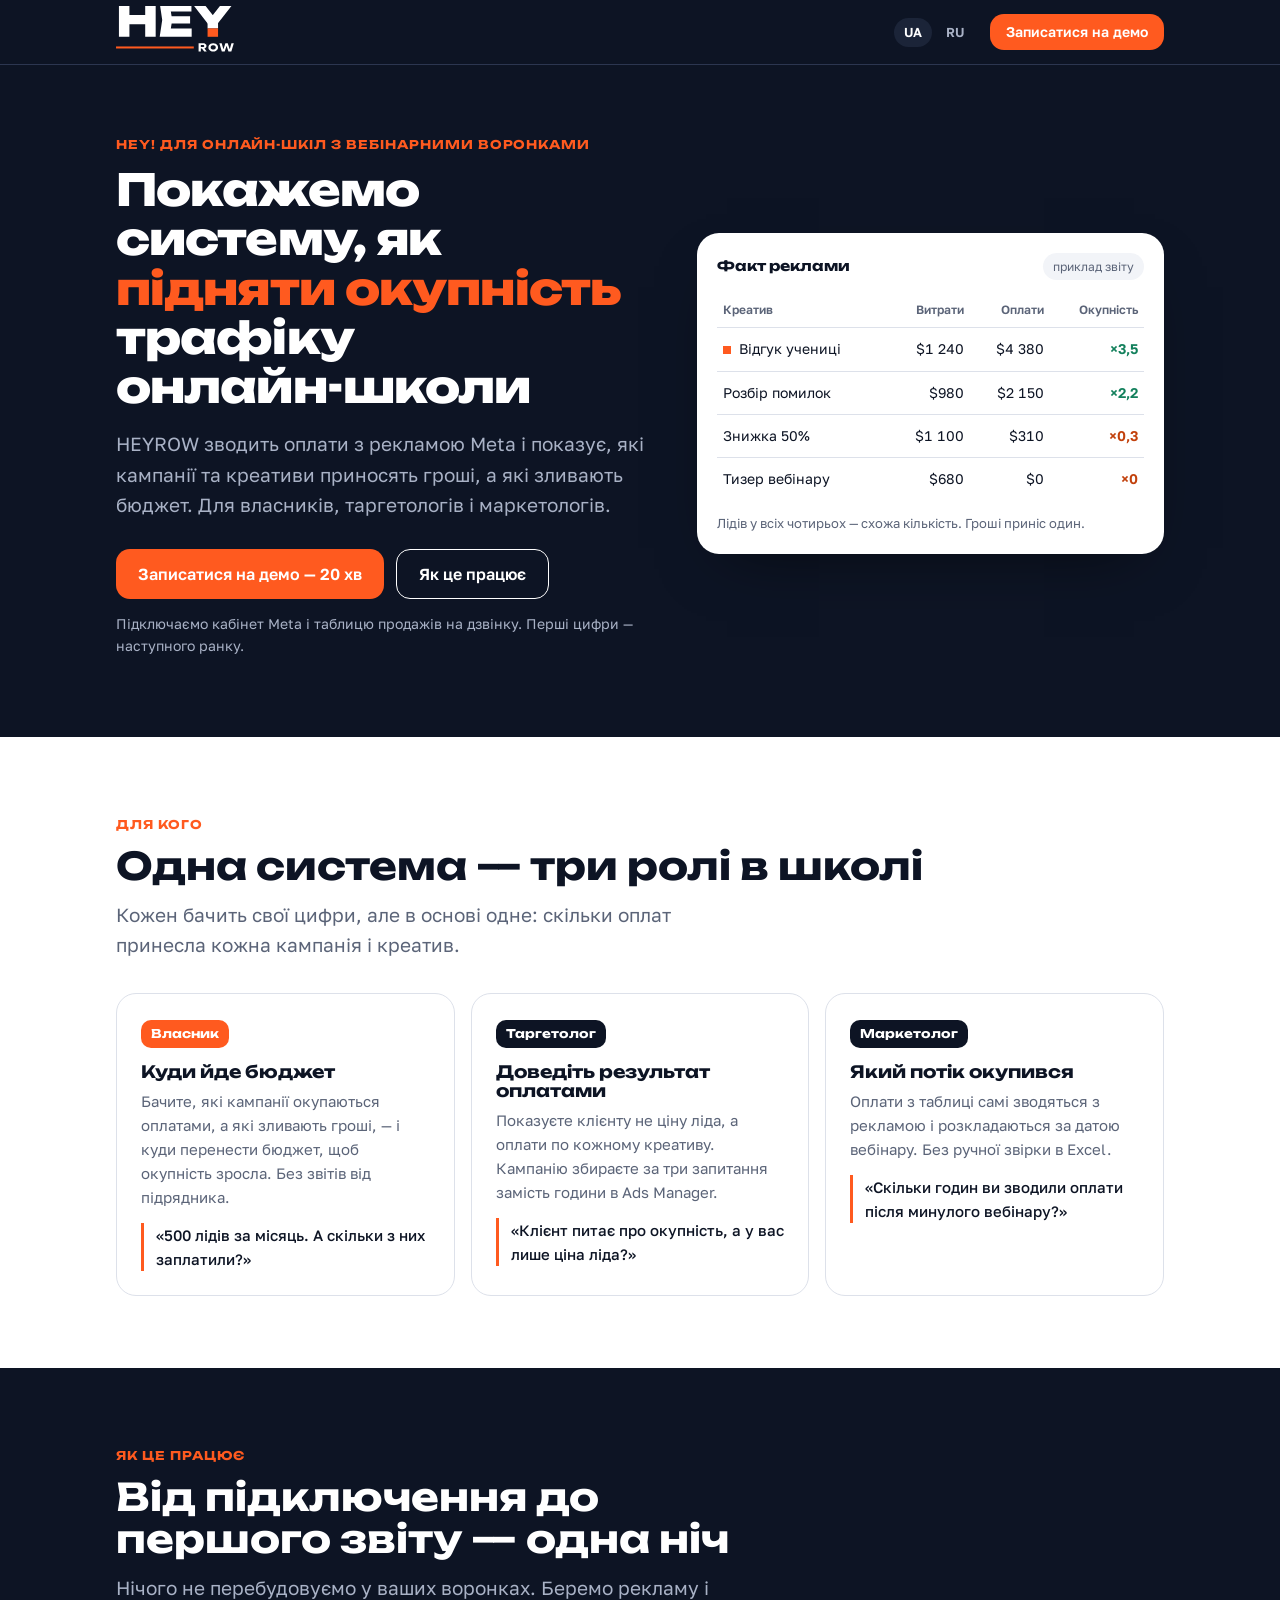
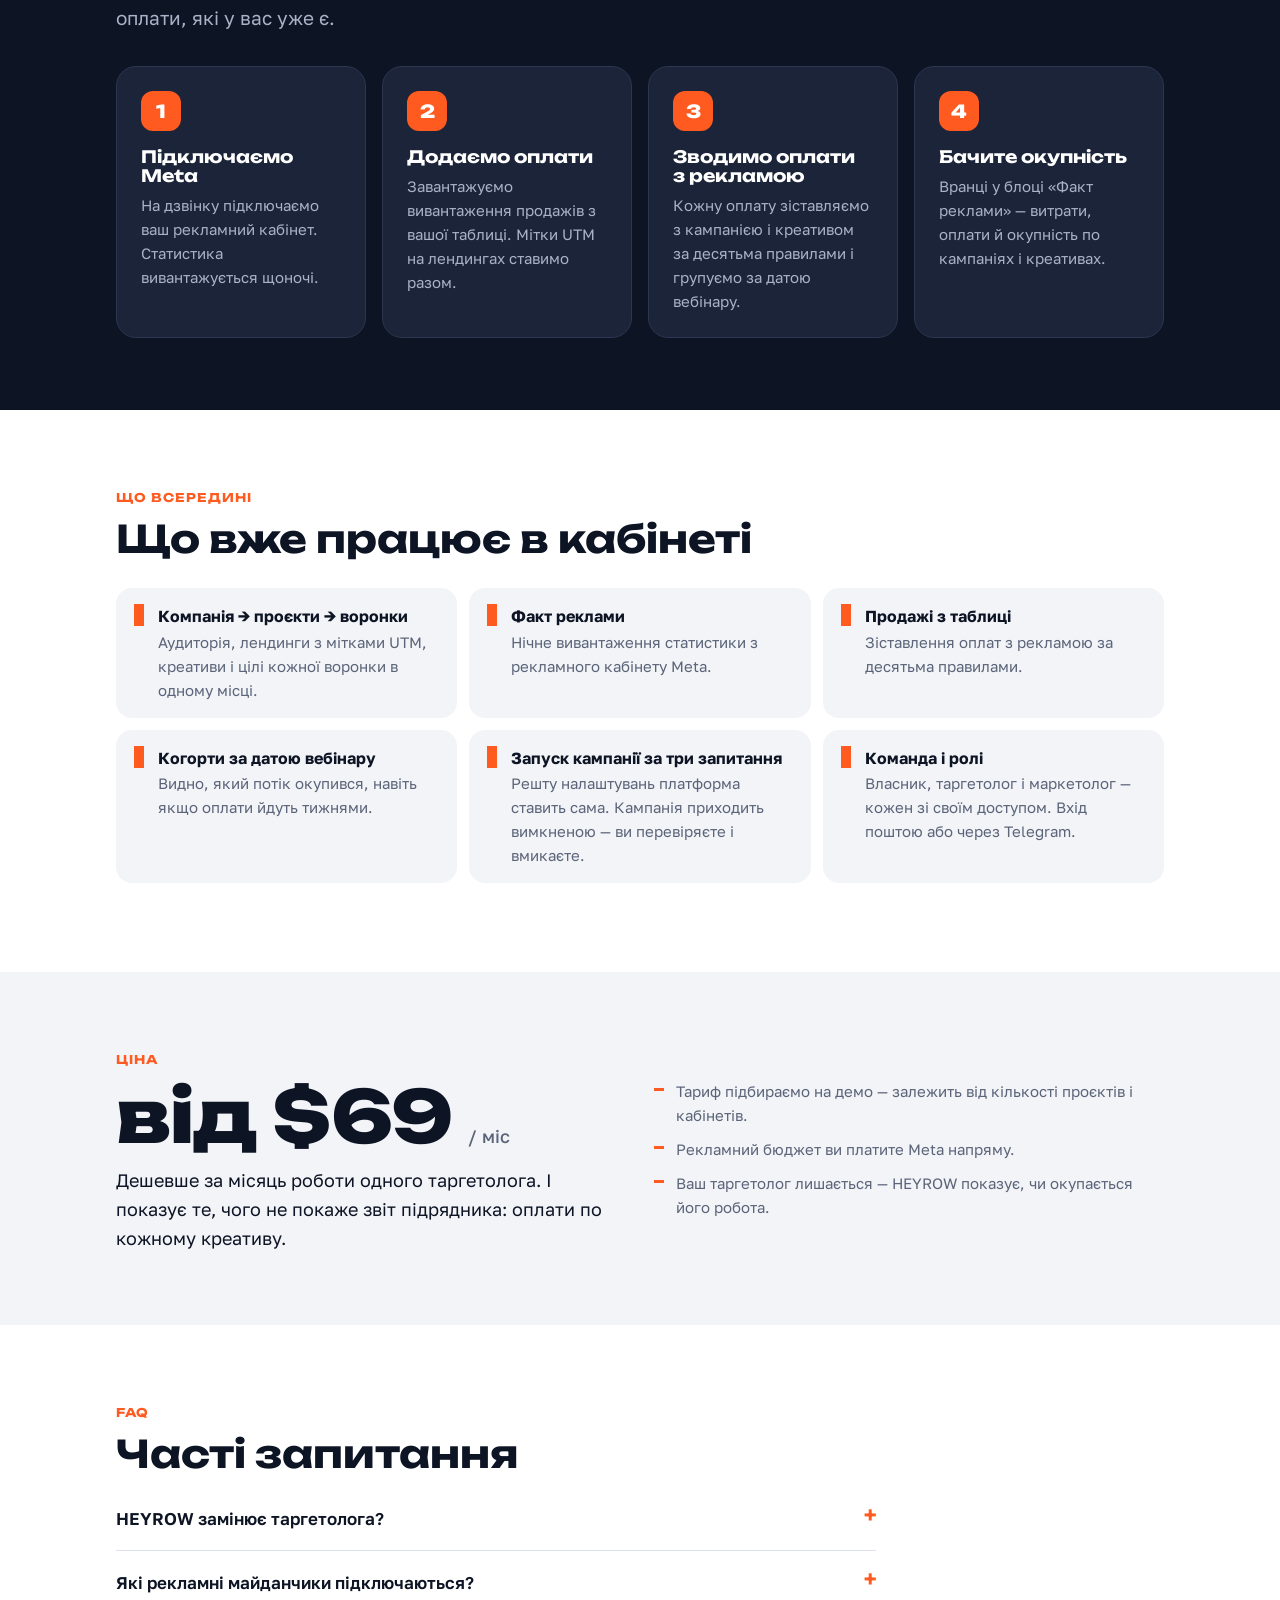
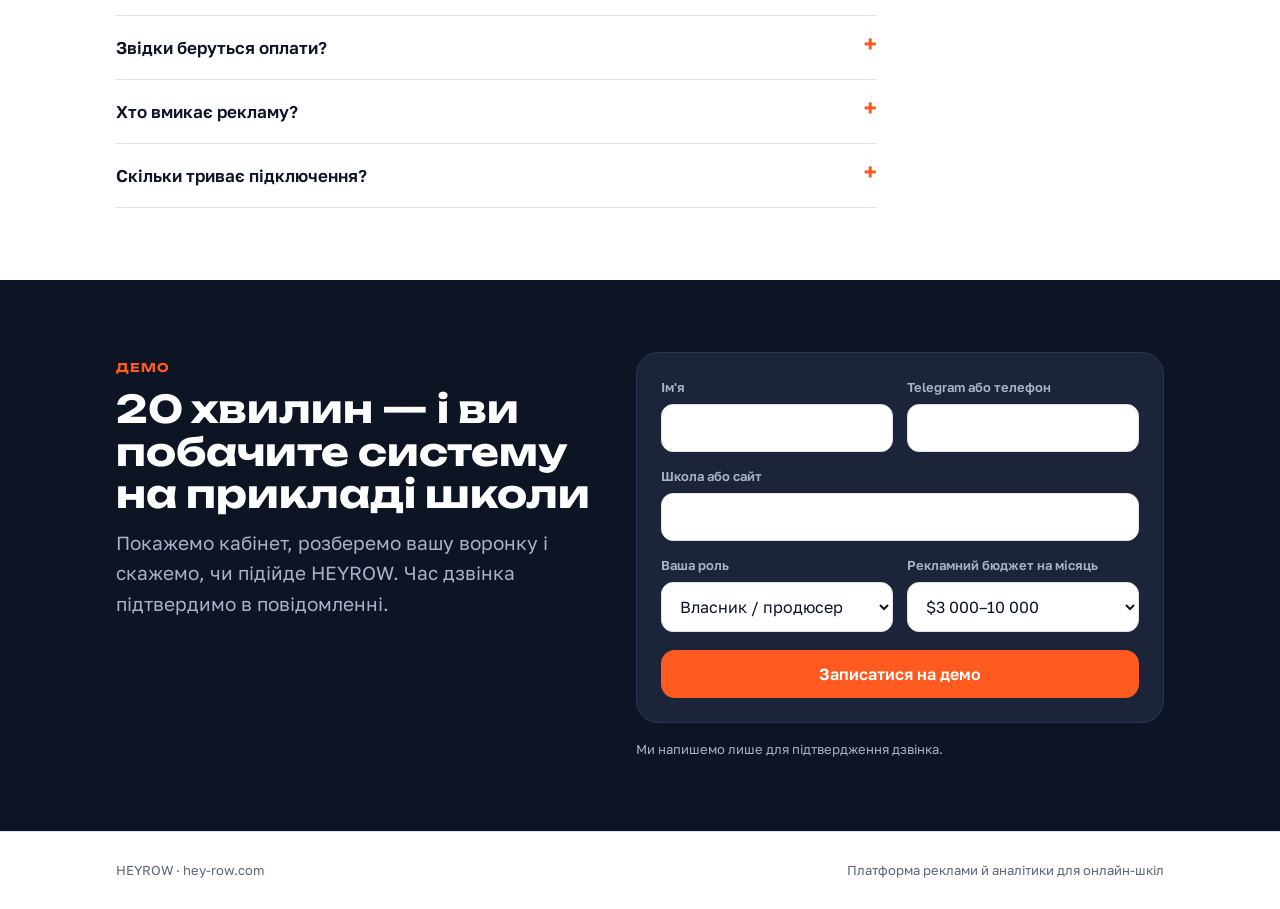
==== heyrow/index.html @ 2341f169 "Goals on the map for every role and a live payback check that turns red on bad economics Co-Authored" ====
<!doctype html>
<html lang="uk">
<head>
<meta charset="utf-8">
<meta name="viewport" content="width=device-width,initial-scale=1">
<title>HEYROW — окупність трафіку онлайн-школи</title>
<meta name="description" content="HEYROW зводить оплати з рекламою Meta і показує, які кампанії та креативи онлайн-школи приносять гроші, а які зливають бюджет.">
<link rel="preconnect" href="https://fonts.googleapis.com">
<link rel="preconnect" href="https://fonts.gstatic.com" crossorigin>
<link href="https://fonts.googleapis.com/css2?family=Unbounded:wght@700;800&family=Golos+Text:wght@400;500;600&display=swap" rel="stylesheet">
<style>
:root{--ink:#0D1424;--ink-2:#1B2438;--ink-line:#2C3650;--paper:#F2F4F8;--signal:#FF5A1F;--signal-soft:#FFE5DA;--muted:#5B6478;--line:#DDE1EA;--on-dark:#A9B2C6;--mint:#1FC28B;
  --display:"Unbounded","Arial Black",system-ui,sans-serif;--body:"Golos Text","Segoe UI",system-ui,sans-serif;color-scheme:light}
*{box-sizing:border-box}
html{scroll-behavior:smooth}
body{margin:0;background:#fff;color:var(--ink);font:17px/1.6 var(--body)}
h1,h2,h3{font-family:var(--display);line-height:1.12;margin:0;text-wrap:balance}
h2{font-size:clamp(26px,4vw,38px);font-weight:700;margin-bottom:12px}
h3{font-size:17px;font-weight:700}
p{margin:0}
a{color:inherit}
.wrap{max-width:1080px;margin:0 auto;padding:0 16px}
section{padding:72px 0}
.eyebrow{display:inline-block;font:700 12px/1 var(--display);letter-spacing:.08em;text-transform:uppercase;color:var(--signal);margin-bottom:14px}
.lead{font-size:19px;color:var(--muted);max-width:640px}
.btn{display:inline-flex;align-items:center;justify-content:center;gap:8px;font:600 16px/1 var(--body);text-decoration:none;border:0;border-radius:14px;padding:16px 22px;cursor:pointer;background:var(--signal);color:#fff}
.btn:hover{filter:brightness(1.06)}
.btn--ghost{background:transparent;color:inherit;border:1px solid currentColor}
.dark{background:var(--ink);color:#fff}
.dark .lead{color:var(--on-dark)}
.grid{display:grid;gap:16px}
.g3{grid-template-columns:repeat(auto-fit,minmax(260px,1fr))}
.card{background:#fff;border:1px solid var(--line);border-radius:20px;padding:24px}
.dark .card{background:var(--ink-2);border-color:var(--ink-line)}

/* top */
.top{position:sticky;top:0;z-index:10;background:var(--ink);color:#fff;border-bottom:1px solid var(--ink-line)}
.top__row{display:flex;align-items:center;gap:16px;height:64px}
.top__logo{display:block;width:118px;height:auto}
.lang{margin-left:auto;display:flex;gap:4px}
.lang a{font:600 13px/1 var(--body);text-decoration:none;color:var(--on-dark);padding:8px 10px;border-radius:999px}
.lang a[aria-current="true"]{background:var(--ink-2);color:#fff}
.top .btn{padding:11px 16px;font-size:14px}

/* hero */
.hero{padding:64px 0 80px}
.hero__grid{display:grid;grid-template-columns:1.15fr 1fr;gap:44px;align-items:center}
.hero h1{font-size:clamp(28px,3.8vw,44px);font-weight:800;letter-spacing:-.02em}
.hero h1 b{color:var(--signal);font-weight:800}
.hero .lead{margin-top:18px}
.hero__cta{display:flex;gap:12px;flex-wrap:wrap;margin-top:28px}
.hero__note{margin-top:14px;font-size:14px;color:var(--on-dark)}
.report{background:#fff;color:var(--ink);border-radius:22px;padding:20px;box-shadow:0 24px 60px -30px rgba(0,0,0,.6)}
.report__head{display:flex;justify-content:space-between;align-items:center;margin-bottom:12px;gap:8px}
.report__head b{font:700 14px/1.2 var(--display)}
.report__head span{font-size:12px;color:var(--muted);background:var(--paper);border-radius:999px;padding:4px 10px;white-space:nowrap}
.report table{width:100%;border-collapse:collapse;font-size:14px}
.report th{font-weight:600;color:var(--muted);text-align:right;padding:8px 6px;border-bottom:1px solid var(--line);font-size:12px}
.report th:first-child,.report td:first-child{text-align:left}
.report td{padding:10px 6px;border-bottom:1px solid var(--line);text-align:right;font-variant-numeric:tabular-nums}
.report tr:last-child td{border-bottom:0}
.pos{color:#13805C;font-weight:600}
.neg{color:#C2410C;font-weight:600}
.row-mark{display:inline-block;width:8px;height:8px;margin-right:8px;background:var(--signal);vertical-align:middle}
.report__foot{margin-top:12px;font-size:13px;color:var(--muted)}

/* roles */
.role .k{display:inline-block;font:700 12px/1 var(--display);color:#fff;background:var(--ink);border-radius:10px;padding:8px 10px;margin-bottom:14px}
.role:first-child .k{background:var(--signal)}
.role p{color:var(--muted);font-size:15px;margin-top:8px}
.role q{display:block;margin-top:14px;font-size:15px;font-weight:500;color:var(--ink);border-left:3px solid var(--signal);padding-left:12px;quotes:"«" "»"}

/* steps */
.steps{counter-reset:s;display:grid;grid-template-columns:repeat(auto-fit,minmax(230px,1fr));gap:16px;margin-top:32px}
.step{counter-increment:s}
.step::before{content:counter(s);display:flex;align-items:center;justify-content:center;width:40px;height:40px;border-radius:12px;background:var(--signal);color:#fff;font:800 18px/1 var(--display);margin-bottom:16px}
.step p{color:var(--on-dark);font-size:15px;margin-top:8px}

/* inside */
.inside{display:grid;grid-template-columns:repeat(auto-fit,minmax(300px,1fr));gap:12px;margin-top:28px;padding:0;list-style:none}
.inside li{display:flex;gap:14px;align-items:flex-start;background:var(--paper);border-radius:16px;padding:16px 18px;font-size:15px}
.inside li::before{content:"";flex:none;width:10px;height:22px;background:var(--signal)}
.inside b{display:block;font-size:16px}
.inside span{color:var(--muted)}

/* price */
.price{display:grid;grid-template-columns:1fr 1fr;gap:28px;align-items:center}
.price__big{font:800 clamp(44px,7vw,72px)/1 var(--display);letter-spacing:-.02em}
.price__big small{font:500 18px var(--body);color:var(--muted);letter-spacing:0}
.price__cmp{margin-top:14px;font-size:18px}
.price ul{margin:0;padding:0;list-style:none;display:grid;gap:10px}
.price li{padding-left:22px;position:relative;font-size:15px;color:var(--muted)}
.price li::before{content:"";position:absolute;left:0;top:9px;width:10px;height:3px;background:var(--signal)}

/* faq */
.faq{max-width:760px}
.faq details{border-bottom:1px solid var(--line);padding:18px 0}
.faq summary{cursor:pointer;font-weight:600;font-size:17px;list-style:none;display:flex;justify-content:space-between;gap:16px}
.faq summary::after{content:"+";font:700 20px/1 var(--display);color:var(--signal)}
.faq details[open] summary::after{content:"−"}
.faq details p{margin-top:10px;color:var(--muted);font-size:15px}

/* form */
.book{display:grid;grid-template-columns:1fr 1.1fr;gap:40px;align-items:start}
form{display:grid;grid-template-columns:1fr 1fr;gap:14px;background:var(--ink-2);border:1px solid var(--ink-line);border-radius:22px;padding:24px}
.field{display:grid;gap:6px}
.field--wide{grid-column:1/-1}
label{font-size:13px;font-weight:600;color:var(--on-dark)}
input,select{font:16px var(--body);color:var(--ink);background:#fff;border:1px solid var(--line);border-radius:12px;padding:13px 14px;width:100%}
input:focus,select:focus{outline:3px solid var(--signal);outline-offset:1px}
form .btn{grid-column:1/-1;margin-top:4px}
.err{grid-column:1/-1;color:#FF9A85;font-size:14px}
.ok{background:var(--ink-2);border:1px solid var(--ink-line);border-radius:22px;padding:28px}
.ok h3{font-size:22px;margin-bottom:8px}
.ok p{color:var(--on-dark)}
.fine{font-size:13px;color:var(--on-dark);margin-top:16px}

footer{padding:28px 0;font-size:13px;color:var(--muted);border-top:1px solid var(--line)}
footer .wrap{display:flex;justify-content:space-between;gap:12px;flex-wrap:wrap}

:focus-visible{outline:3px solid var(--signal);outline-offset:3px}
@media (max-width:860px){
  .hero__grid,.price,.book{grid-template-columns:1fr}
  section{padding:56px 0}
}
@media (max-width:520px){
  form{grid-template-columns:1fr}
  .top .btn{display:none}
  .report{padding:14px}
  .report table{font-size:13px}
}
</style>
</head>
<body>
<svg width="0" height="0" style="position:absolute" aria-hidden="true">
  <symbol id="heylogo" viewBox="0 25 682 296">
    <path d="M16.9 33H77.48V228H16.9V33ZM168.74 33H229.32V228H168.74V33ZM50.96 101.9H193.18V155.46H50.96V101.9ZM428.289 109.18V151.82H283.469V109.18H428.289ZM324.809 130.5L312.589 205.9L288.929 179.64H437.389V228H252.529L267.089 130.5L252.529 33H436.089V81.36H288.929L312.589 55.1L324.809 130.5Z" fill="var(--a)"/><path d="M438.017 33H504.577L572.437 119.84H546.437L614.037 33H680.597L578.937 162.74L539.937 163.52L438.017 33Z" fill="var(--a)"/>
    <rect x="529.277" y="132.32" width="60.58" height="47.2" fill="var(--a)"/><rect x="529.277" y="179.43" width="60.58" height="48.57" fill="var(--b)"/>
    <rect y="283.85" width="449.6" height="11.7" fill="var(--b)"/><path d="M486.291 286.367H503.326C505.406 286.367 507.029 285.889 508.194 284.932C509.358 283.975 509.941 282.644 509.941 280.938C509.941 279.191 509.358 277.86 508.194 276.945C507.029 275.988 505.406 275.51 503.326 275.51H484.482L490.285 269.332V312.7H477.368V265.9H505.136C508.714 265.9 511.834 266.545 514.496 267.834C517.158 269.082 519.238 270.83 520.736 273.076C522.234 275.281 522.982 277.902 522.982 280.938C522.982 283.892 522.234 286.492 520.736 288.738C519.238 290.985 517.158 292.732 514.496 293.98C511.834 295.228 508.714 295.852 505.136 295.852H486.291V286.367ZM493.28 290.798H507.819L524.605 312.7H509.629L493.28 290.798ZM561.845 313.698C556.312 313.698 551.445 312.679 547.243 310.641C543.083 308.602 539.839 305.753 537.509 302.092C535.221 298.431 534.077 294.167 534.077 289.3C534.077 284.433 535.221 280.169 537.509 276.508C539.839 272.847 543.083 269.998 547.243 267.959C551.445 265.921 556.312 264.902 561.845 264.902C567.419 264.902 572.287 265.921 576.447 267.959C580.607 269.998 583.851 272.847 586.181 276.508C588.511 280.169 589.675 284.433 589.675 289.3C589.675 294.167 588.511 298.431 586.181 302.092C583.851 305.753 580.607 308.602 576.447 310.641C572.287 312.679 567.419 313.698 561.845 313.698ZM561.845 302.154C564.882 302.154 567.503 301.634 569.707 300.594C571.912 299.554 573.597 298.078 574.762 296.164C575.968 294.25 576.571 291.962 576.571 289.3C576.571 286.638 575.968 284.35 574.762 282.436C573.597 280.522 571.912 279.046 569.707 278.006C567.503 276.966 564.882 276.446 561.845 276.446C558.85 276.446 556.25 276.966 554.045 278.006C551.84 279.046 550.135 280.522 548.928 282.436C547.722 284.35 547.119 286.638 547.119 289.3C547.119 291.962 547.722 294.25 548.928 296.164C550.135 298.078 551.84 299.554 554.045 300.594C556.25 301.634 558.85 302.154 561.845 302.154ZM659.653 307.209H655.597L667.265 265.9H680.931L666.704 312.7H650.043L636.502 272.764H641.806L628.203 312.7H611.605L597.315 265.9H611.043L622.712 307.209L618.718 307.146L632.321 265.9H645.987L659.653 307.209Z" fill="var(--a)"/>
  </symbol>
</svg>

<header class="top">
  <div class="wrap top__row">
    <a href="#top" aria-label="HEYROW"><svg class="top__logo" viewBox="0 25 682 296"><use href="#heylogo" style="--a:#fff;--b:var(--signal)"/></svg></a>
    <nav class="lang" aria-label="Language">
      <a href="?lang=uk" data-lang="uk">UA</a>
      <a href="?lang=ru" data-lang="ru">RU</a>
    </nav>
    <a class="btn" href="#book" data-t="cta_short"></a>
  </div>
</header>

<main id="top">

<section class="dark hero">
  <div class="wrap hero__grid">
    <div>
      <span class="eyebrow" data-t="hero_eyebrow"></span>
      <h1 data-t="hero_h1" data-html></h1>
      <p class="lead" data-t="hero_sub"></p>
      <div class="hero__cta">
        <a class="btn" href="#book" data-t="cta"></a>
        <a class="btn btn--ghost" href="#how" data-t="cta_how"></a>
      </div>
      <p class="hero__note" data-t="hero_note"></p>
    </div>
    <div class="report" aria-label="example">
      <div class="report__head"><b data-t="rep_title"></b><span data-t="rep_tag"></span></div>
      <table>
        <thead><tr><th data-t="rep_c1"></th><th data-t="rep_c2"></th><th data-t="rep_c3"></th><th data-t="rep_c4"></th></tr></thead>
        <tbody>
          <tr><td><span class="row-mark"></span><span data-t="rep_r1"></span></td><td>$1 240</td><td>$4 380</td><td class="pos">×3,5</td></tr>
          <tr><td data-t="rep_r2"></td><td>$980</td><td>$2 150</td><td class="pos">×2,2</td></tr>
          <tr><td data-t="rep_r3"></td><td>$1 100</td><td>$310</td><td class="neg">×0,3</td></tr>
          <tr><td data-t="rep_r4"></td><td>$680</td><td>$0</td><td class="neg">×0</td></tr>
        </tbody>
      </table>
      <p class="report__foot" data-t="rep_foot"></p>
    </div>
  </div>
</section>

<section>
  <div class="wrap">
    <span class="eyebrow" data-t="roles_eyebrow"></span>
    <h2 data-t="roles_h2"></h2>
    <p class="lead" data-t="roles_lead"></p>
    <div class="grid g3" style="margin-top:32px">
      <div class="card role"><span class="k" data-t="r1_k"></span><h3 data-t="r1_t"></h3><p data-t="r1_d"></p><q data-t="r1_q"></q></div>
      <div class="card role"><span class="k" data-t="r2_k"></span><h3 data-t="r2_t"></h3><p data-t="r2_d"></p><q data-t="r2_q"></q></div>
      <div class="card role"><span class="k" data-t="r3_k"></span><h3 data-t="r3_t"></h3><p data-t="r3_d"></p><q data-t="r3_q"></q></div>
    </div>
  </div>
</section>

<section class="dark" id="how">
  <div class="wrap">
    <span class="eyebrow" data-t="how_eyebrow"></span>
    <h2 data-t="how_h2"></h2>
    <p class="lead" data-t="how_lead"></p>
    <div class="steps">
      <div class="card step"><h3 data-t="s1_t"></h3><p data-t="s1_d"></p></div>
      <div class="card step"><h3 data-t="s2_t"></h3><p data-t="s2_d"></p></div>
      <div class="card step"><h3 data-t="s3_t"></h3><p data-t="s3_d"></p></div>
      <div class="card step"><h3 data-t="s4_t"></h3><p data-t="s4_d"></p></div>
    </div>
  </div>
</section>

<section>
  <div class="wrap">
    <span class="eyebrow" data-t="in_eyebrow"></span>
    <h2 data-t="in_h2"></h2>
    <ul class="inside">
      <li><div><b data-t="i1_t"></b><span data-t="i1_d"></span></div></li>
      <li><div><b data-t="i2_t"></b><span data-t="i2_d"></span></div></li>
      <li><div><b data-t="i3_t"></b><span data-t="i3_d"></span></div></li>
      <li><div><b data-t="i4_t"></b><span data-t="i4_d"></span></div></li>
      <li><div><b data-t="i5_t"></b><span data-t="i5_d"></span></div></li>
      <li><div><b data-t="i6_t"></b><span data-t="i6_d"></span></div></li>
    </ul>
  </div>
</section>

<section style="background:var(--paper)" id="price">
  <div class="wrap price">
    <div>
      <span class="eyebrow" data-t="pr_eyebrow"></span>
      <div class="price__big"><span data-t="pr_from"></span> $69 <small data-t="pr_per"></small></div>
      <p class="price__cmp" data-t="pr_cmp"></p>
    </div>
    <ul>
      <li data-t="pr_1"></li>
      <li data-t="pr_2"></li>
      <li data-t="pr_3"></li>
    </ul>
  </div>
</section>

<section>
  <div class="wrap">
    <span class="eyebrow">FAQ</span>
    <h2 data-t="faq_h2"></h2>
    <div class="faq">
      <details><summary data-t="q1"></summary><p data-t="a1"></p></details>
      <details><summary data-t="q2"></summary><p data-t="a2"></p></details>
      <details><summary data-t="q3"></summary><p data-t="a3"></p></details>
      <details><summary data-t="q4"></summary><p data-t="a4"></p></details>
      <details><summary data-t="q5"></summary><p data-t="a5"></p></details>
    </div>
  </div>
</section>

<section class="dark" id="book">
  <div class="wrap book">
    <div>
      <span class="eyebrow" data-t="bk_eyebrow"></span>
      <h2 data-t="bk_h2"></h2>
      <p class="lead" data-t="bk_lead"></p>
    </div>
    <div>
      <form id="lead" novalidate>
        <div class="field"><label for="f-name" data-t="f_name"></label><input id="f-name" name="name" autocomplete="name" required></div>
        <div class="field"><label for="f-contact" data-t="f_contact"></label><input id="f-contact" name="contact" autocomplete="tel" required></div>
        <div class="field field--wide"><label for="f-school" data-t="f_school"></label><input id="f-school" name="school"></div>
        <div class="field"><label for="f-role" data-t="f_role"></label>
          <select id="f-role" name="role"><option value="owner" data-t="f_role1"></option><option value="targetologist" data-t="f_role2"></option><option value="marketer" data-t="f_role3"></option><option value="other" data-t="f_role4"></option></select></div>
        <div class="field"><label for="f-budget" data-t="f_budget"></label>
          <select id="f-budget" name="budget"><option value="<1000" data-t="f_b1"></option><option value="1000-3000" data-t="f_b2"></option><option value="3000-10000" data-t="f_b3" selected></option><option value="10000+" data-t="f_b4"></option></select></div>
        <p class="err" id="lead-err" hidden data-t="f_err"></p>
        <button class="btn" type="submit" data-t="f_submit"></button>
      </form>
      <div class="ok" id="lead-ok" hidden>
        <h3 data-t="ok_t"></h3>
        <p data-t="ok_d"></p>
        <p class="fine" id="lead-preview" hidden data-t="ok_preview"></p>
      </div>
      <p class="fine" data-t="f_fine"></p>
    </div>
  </div>
</section>

</main>

<footer><div class="wrap"><span>HEYROW · hey-row.com</span><span data-t="foot"></span></div></footer>

<script>
const CONFIG = {
  formEndpoint: "",   // адрес веб-приложения Google Apps Script (см. landing-form/README.md); пусто = режим просмотра
  metaPixelId: ""     // ID пикселя Meta; пусто = пиксель не подключается
};

const T = {
uk:{
title:"HEYROW — окупність трафіку онлайн-школи",
cta_short:"Записатися на демо",cta:"Записатися на демо — 20 хв",cta_how:"Як це працює",
hero_eyebrow:"Hey! Для онлайн-шкіл з вебінарними воронками",
hero_h1:"Покажемо систему, як <b>підняти окупність</b> трафіку онлайн-школи",
hero_sub:"HEYROW зводить оплати з рекламою Meta і показує, які кампанії та креативи приносять гроші, а які зливають бюджет. Для власників, таргетологів і маркетологів.",
hero_note:"Підключаємо кабінет Meta і таблицю продажів на дзвінку. Перші цифри — наступного ранку.",
rep_title:"Факт реклами",rep_tag:"приклад звіту",rep_c1:"Креатив",rep_c2:"Витрати",rep_c3:"Оплати",rep_c4:"Окупність",
rep_r1:"Відгук учениці",rep_r2:"Розбір помилок",rep_r3:"Знижка 50%",rep_r4:"Тизер вебінару",
rep_foot:"Лідів у всіх чотирьох — схожа кількість. Гроші приніс один.",
roles_eyebrow:"Для кого",roles_h2:"Одна система — три ролі в школі",roles_lead:"Кожен бачить свої цифри, але в основі одне: скільки оплат принесла кожна кампанія і креатив.",
r1_k:"Власник",r1_t:"Куди йде бюджет",r1_d:"Бачите, які кампанії окупаються оплатами, а які зливають гроші, — і куди перенести бюджет, щоб окупність зросла. Без звітів від підрядника.",r1_q:"500 лідів за місяць. А скільки з них заплатили?",
r2_k:"Таргетолог",r2_t:"Доведіть результат оплатами",r2_d:"Показуєте клієнту не ціну ліда, а оплати по кожному креативу. Кампанію збираєте за три запитання замість години в Ads Manager.",r2_q:"Клієнт питає про окупність, а у вас лише ціна ліда?",
r3_k:"Маркетолог",r3_t:"Який потік окупився",r3_d:"Оплати з таблиці самі зводяться з рекламою і розкладаються за датою вебінару. Без ручної звірки в Excel.",r3_q:"Скільки годин ви зводили оплати після минулого вебінару?",
how_eyebrow:"Як це працює",how_h2:"Від підключення до першого звіту — одна ніч",how_lead:"Нічого не перебудовуємо у ваших воронках. Беремо рекламу і оплати, які у вас уже є.",
s1_t:"Підключаємо Meta",s1_d:"На дзвінку підключаємо ваш рекламний кабінет. Статистика вивантажується щоночі.",
s2_t:"Додаємо оплати",s2_d:"Завантажуємо вивантаження продажів з вашої таблиці. Мітки UTM на лендингах ставимо разом.",
s3_t:"Зводимо оплати з рекламою",s3_d:"Кожну оплату зіставляємо з кампанією і креативом за десятьма правилами і групуємо за датою вебінару.",
s4_t:"Бачите окупність",s4_d:"Вранці у блоці «Факт реклами» — витрати, оплати й окупність по кампаніях і креативах.",
in_eyebrow:"Що всередині",in_h2:"Що вже працює в кабінеті",
i1_t:"Компанія → проєкти → воронки",i1_d:"Аудиторія, лендинги з мітками UTM, креативи і цілі кожної воронки в одному місці.",
i2_t:"Факт реклами",i2_d:"Нічне вивантаження статистики з рекламного кабінету Meta.",
i3_t:"Продажі з таблиці",i3_d:"Зіставлення оплат з рекламою за десятьма правилами.",
i4_t:"Когорти за датою вебінару",i4_d:"Видно, який потік окупився, навіть якщо оплати йдуть тижнями.",
i5_t:"Запуск кампанії за три запитання",i5_d:"Решту налаштувань платформа ставить сама. Кампанія приходить вимкненою — ви перевіряєте і вмикаєте.",
i6_t:"Команда і ролі",i6_d:"Власник, таргетолог і маркетолог — кожен зі своїм доступом. Вхід поштою або через Telegram.",
pr_eyebrow:"Ціна",pr_from:"від",pr_per:"/ міс",
pr_cmp:"Дешевше за місяць роботи одного таргетолога. І показує те, чого не покаже звіт підрядника: оплати по кожному креативу.",
pr_1:"Тариф підбираємо на демо — залежить від кількості проєктів і кабінетів.",pr_2:"Рекламний бюджет ви платите Meta напряму.",pr_3:"Ваш таргетолог лишається — HEYROW показує, чи окупається його робота.",
faq_h2:"Часті запитання",
q1:"HEYROW замінює таргетолога?",a1:"Ні. Рекламу веде ваша людина. HEYROW показує, які кампанії й креативи приносять оплати, і допомагає швидко зібрати нову кампанію.",
q2:"Які рекламні майданчики підключаються?",a2:"Зараз — Meta (Facebook та Instagram).",
q3:"Звідки беруться оплати?",a3:"З вивантаження вашої таблиці продажів. Оплати зіставляються з рекламою за мітками UTM і ще дев'ятьма правилами.",
q4:"Хто вмикає рекламу?",a4:"Ви. Платформа збирає кампанію вимкненою, ви перевіряєте її в Ads Manager і вмикаєте самі.",
q5:"Скільки триває підключення?",a5:"Кабінет Meta і таблицю продажів підключаємо прямо на дзвінку. Перші цифри — наступного ранку.",
bk_eyebrow:"Демо",bk_h2:"20 хвилин — і ви побачите систему на прикладі школи",bk_lead:"Покажемо кабінет, розберемо вашу воронку і скажемо, чи підійде HEYROW. Час дзвінка підтвердимо в повідомленні.",
f_name:"Ім'я",f_contact:"Telegram або телефон",f_school:"Школа або сайт",f_role:"Ваша роль",f_role1:"Власник / продюсер",f_role2:"Таргетолог",f_role3:"Маркетолог",f_role4:"Інше",
f_budget:"Рекламний бюджет на місяць",f_b1:"до $1 000",f_b2:"$1 000–3 000",f_b3:"$3 000–10 000",f_b4:"понад $10 000",
f_err:"Вкажіть ім'я та контакт, щоб ми могли підтвердити час.",f_submit:"Записатися на демо",
f_fine:"Ми напишемо лише для підтвердження дзвінка.",
ok_t:"Hey! Заявку отримали",ok_d:"Напишемо вам протягом робочого дня, щоб підтвердити час дзвінка.",ok_preview:"Режим перегляду: заявка нікуди не надіслана.",
foot:"Платформа реклами й аналітики для онлайн-шкіл"
},
ru:{
title:"HEYROW — окупаемость трафика онлайн-школы",
cta_short:"Записаться на демо",cta:"Записаться на демо — 20 мин",cta_how:"Как это работает",
hero_eyebrow:"Hey! Для онлайн-школ с вебинарными воронками",
hero_h1:"Покажем систему, как <b>поднять окупаемость</b> трафика онлайн-школы",
hero_sub:"HEYROW сводит оплаты с рекламой Meta и показывает, какие кампании и креативы приносят деньги, а какие сливают бюджет. Для владельцев, таргетологов и маркетологов.",
hero_note:"Подключаем кабинет Meta и таблицу продаж на созвоне. Первые цифры — на следующее утро.",
rep_title:"Факт рекламы",rep_tag:"пример отчёта",rep_c1:"Креатив",rep_c2:"Расход",rep_c3:"Оплаты",rep_c4:"Окупаемость",
rep_r1:"Отзыв ученицы",rep_r2:"Разбор ошибок",rep_r3:"Скидка 50%",rep_r4:"Тизер вебинара",
rep_foot:"Лидов у всех четырёх — похожее количество. Деньги принёс один.",
roles_eyebrow:"Для кого",roles_h2:"Одна система — три роли в школе",roles_lead:"Каждый видит свои цифры, но в основе одно: сколько оплат принесла каждая кампания и креатив.",
r1_k:"Владелец",r1_t:"Куда уходит бюджет",r1_d:"Видите, какие кампании окупаются оплатами, а какие сливают деньги, — и куда перенести бюджет, чтобы окупаемость выросла. Без отчётов от подрядчика.",r1_q:"500 лидов за месяц. А сколько из них заплатили?",
r2_k:"Таргетолог",r2_t:"Докажите результат оплатами",r2_d:"Показываете клиенту не цену лида, а оплаты по каждому креативу. Кампанию собираете за три вопроса вместо часа в Ads Manager.",r2_q:"Клиент спрашивает про окупаемость, а у вас только цена лида?",
r3_k:"Маркетолог",r3_t:"Какой поток окупился",r3_d:"Оплаты из таблицы сами сводятся с рекламой и раскладываются по дате вебинара. Без ручной сверки в Excel.",r3_q:"Сколько часов вы сводили оплаты после прошлого вебинара?",
how_eyebrow:"Как это работает",how_h2:"От подключения до первого отчёта — одна ночь",how_lead:"Ничего не перестраиваем в ваших воронках. Берём рекламу и оплаты, которые у вас уже есть.",
s1_t:"Подключаем Meta",s1_d:"На созвоне подключаем ваш рекламный кабинет. Статистика выгружается каждую ночь.",
s2_t:"Добавляем оплаты",s2_d:"Загружаем выгрузку продаж из вашей таблицы. Метки UTM на лендингах ставим вместе.",
s3_t:"Сводим оплаты с рекламой",s3_d:"Каждую оплату сопоставляем с кампанией и креативом по десяти правилам и группируем по дате вебинара.",
s4_t:"Видите окупаемость",s4_d:"Утром в блоке «Факт рекламы» — расход, оплаты и окупаемость по кампаниям и креативам.",
in_eyebrow:"Что внутри",in_h2:"Что уже работает в кабинете",
i1_t:"Компания → проекты → воронки",i1_d:"Аудитория, лендинги с метками UTM, креативы и цели каждой воронки в одном месте.",
i2_t:"Факт рекламы",i2_d:"Ночная выгрузка статистики из рекламного кабинета Meta.",
i3_t:"Продажи из таблицы",i3_d:"Сопоставление оплат с рекламой по десяти правилам.",
i4_t:"Когорты по дате вебинара",i4_d:"Видно, какой поток окупился, даже если оплаты идут неделями.",
i5_t:"Запуск кампании за три вопроса",i5_d:"Остальные настройки платформа ставит сама. Кампания приходит выключенной — вы проверяете и включаете.",
i6_t:"Команда и роли",i6_d:"Владелец, таргетолог и маркетолог — каждый со своим доступом. Вход по почте или через Telegram.",
pr_eyebrow:"Цена",pr_from:"от",pr_per:"/ мес",
pr_cmp:"Дешевле месяца работы одного таргетолога. И показывает то, чего не покажет отчёт подрядчика: оплаты по каждому креативу.",
pr_1:"Тариф подбираем на демо — зависит от количества проектов и кабинетов.",pr_2:"Рекламный бюджет вы платите Meta напрямую.",pr_3:"Ваш таргетолог остаётся — HEYROW показывает, окупается ли его работа.",
faq_h2:"Частые вопросы",
q1:"HEYROW заменяет таргетолога?",a1:"Нет. Рекламу ведёт ваш человек. HEYROW показывает, какие кампании и креативы приносят оплаты, и помогает быстро собрать новую кампанию.",
q2:"Какие рекламные площадки подключаются?",a2:"Сейчас — Meta (Facebook и Instagram).",
q3:"Откуда берутся оплаты?",a3:"Из выгрузки вашей таблицы продаж. Оплаты сопоставляются с рекламой по меткам UTM и ещё девяти правилам.",
q4:"Кто включает рекламу?",a4:"Вы. Платформа собирает кампанию выключенной, вы проверяете её в Ads Manager и включаете сами.",
q5:"Сколько длится подключение?",a5:"Кабинет Meta и таблицу продаж подключаем прямо на созвоне. Первые цифры — на следующее утро.",
bk_eyebrow:"Демо",bk_h2:"20 минут — и вы увидите систему на примере школы",bk_lead:"Покажем кабинет, разберём вашу воронку и скажем, подойдёт ли HEYROW. Время созвона подтвердим в сообщении.",
f_name:"Имя",f_contact:"Telegram или телефон",f_school:"Школа или сайт",f_role:"Ваша роль",f_role1:"Владелец / продюсер",f_role2:"Таргетолог",f_role3:"Маркетолог",f_role4:"Другое",
f_budget:"Рекламный бюджет в месяц",f_b1:"до $1 000",f_b2:"$1 000–3 000",f_b3:"$3 000–10 000",f_b4:"больше $10 000",
f_err:"Укажите имя и контакт, чтобы мы могли подтвердить время.",f_submit:"Записаться на демо",
f_fine:"Мы напишем только чтобы подтвердить созвон.",
ok_t:"Hey! Заявку получили",ok_d:"Напишем вам в течение рабочего дня, чтобы подтвердить время созвона.",ok_preview:"Режим просмотра: заявка никуда не отправлена.",
foot:"Платформа рекламы и аналитики для онлайн-школ"
}};

const params = new URLSearchParams(location.search);
const lang = params.get("lang") === "ru" ? "ru" : "uk";
const t = T[lang];
document.documentElement.lang = lang;
document.title = t.title;
document.querySelectorAll("[data-t]").forEach(el => {
  const v = t[el.dataset.t]; if (v == null) return;
  if (el.hasAttribute("data-html")) el.innerHTML = v; else el.textContent = v;
});
document.querySelectorAll(".lang a").forEach(a => {
  a.setAttribute("aria-current", a.dataset.lang === lang ? "true" : "false");
  const q = new URLSearchParams(location.search); q.set("lang", a.dataset.lang); a.href = "?" + q.toString();
});

if (CONFIG.metaPixelId) {
  !function(f,b,e,v,n,t,s){if(f.fbq)return;n=f.fbq=function(){n.callMethod?n.callMethod.apply(n,arguments):n.queue.push(arguments)};
  if(!f._fbq)f._fbq=n;n.push=n;n.loaded=!0;n.version="2.0";n.queue=[];t=b.createElement(e);t.async=!0;t.src=v;
  s=b.getElementsByTagName(e)[0];s.parentNode.insertBefore(t,s)}(window,document,"script","https://connect.facebook.net/en_US/fbevents.js");
  window.fbq("init", CONFIG.metaPixelId); window.fbq("track", "PageView");
}

const form = document.getElementById("lead"), ok = document.getElementById("lead-ok"), err = document.getElementById("lead-err");
form.addEventListener("submit", async e => {
  e.preventDefault();
  if (!form.name.value.trim() || !form.contact.value.trim()) { err.hidden = false; return; }
  err.hidden = true;
  const btn = form.querySelector("button"); btn.disabled = true;
  const data = Object.fromEntries(new FormData(form));
  ["utm_source","utm_medium","utm_campaign","utm_content","utm_term","fbclid"].forEach(k => { if (params.get(k)) data[k] = params.get(k); });
  data.lang = lang; data.page = location.href.split("?")[0]; data.sent_at = new Date().toISOString();
  const eventId = "lead-" + Date.now() + "-" + Math.random().toString(36).slice(2, 8);
  data.event_id = eventId;
  if (CONFIG.formEndpoint) {
    try { await fetch(CONFIG.formEndpoint, { method: "POST", mode: "no-cors", headers: { "Content-Type": "text/plain" }, body: JSON.stringify(data) }); } catch (_) {}
  }
  if (window.fbq) window.fbq("track", "Lead", { content_name: "demo_call" }, { eventID: eventId });
  form.hidden = true; ok.hidden = false;
  document.getElementById("lead-preview").hidden = Boolean(CONFIG.formEndpoint);
});
</script>
</body>
</html>
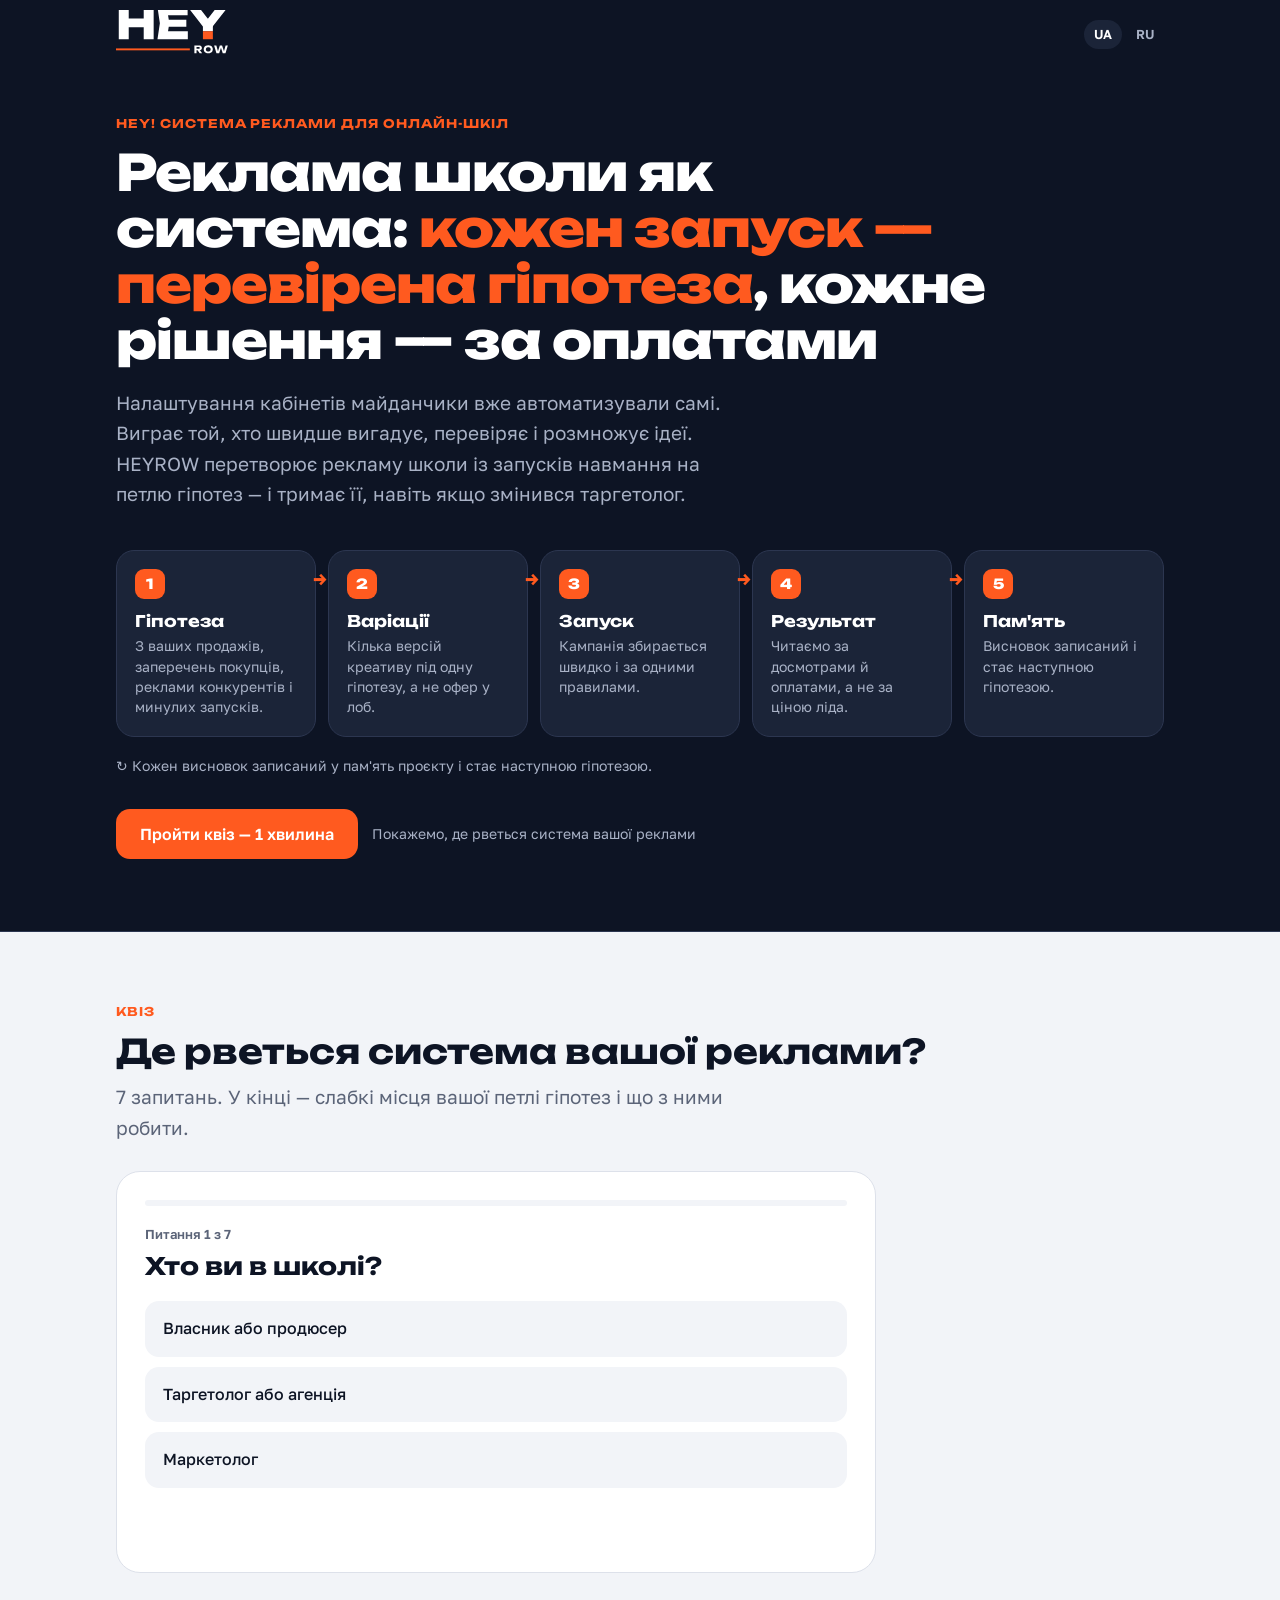
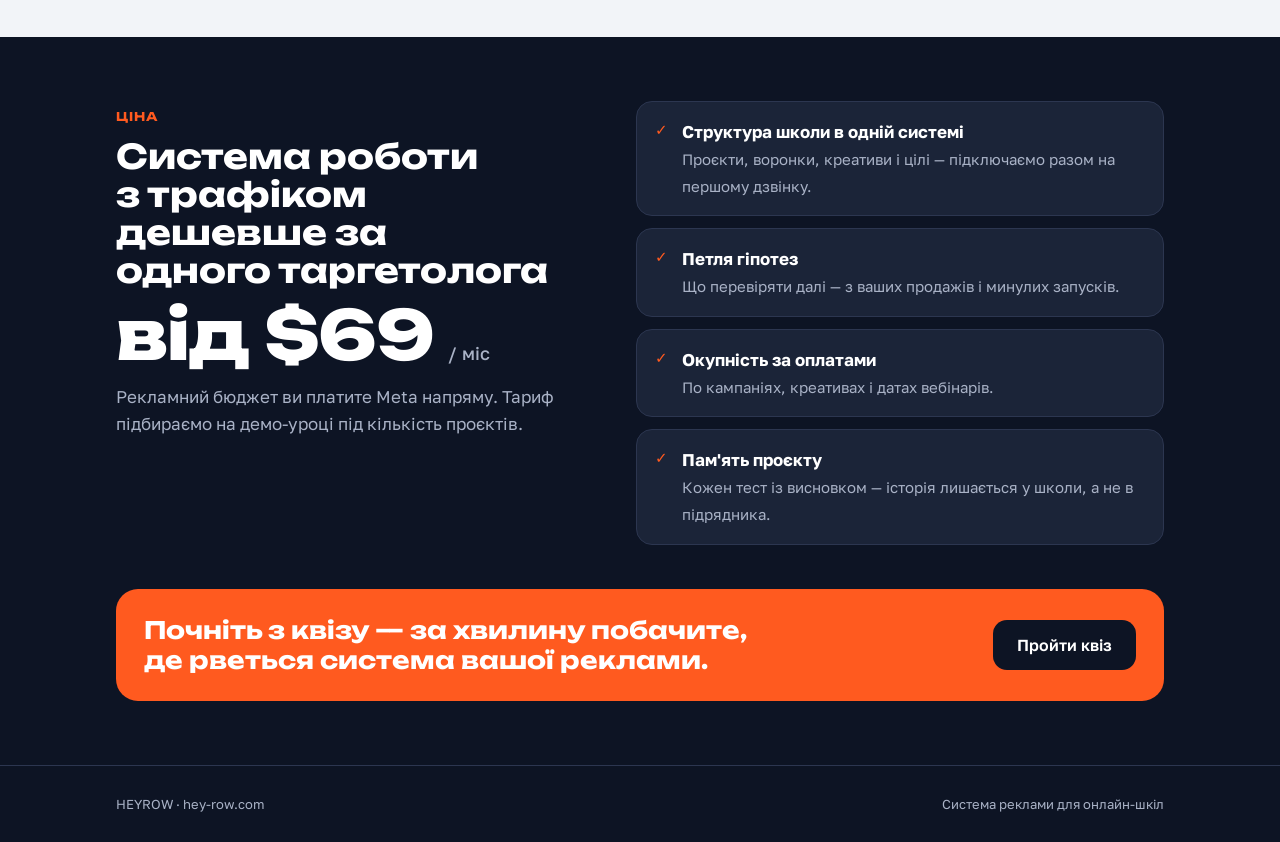
==== commit d2ab48cb: "Launch texts: hide, edit as own variant, add from scratch Co-Authored-By: Claude Opus 5.5 <noreply@a" ====
--- a/heyrow/index.html
+++ b/heyrow/index.html
@@ -3,8 +3,8 @@
 <head>
 <meta charset="utf-8">
 <meta name="viewport" content="width=device-width,initial-scale=1">
-<title>HEYROW — окупність трафіку онлайн-школи</title>
-<meta name="description" content="HEYROW зводить оплати з рекламою Meta і показує, які кампанії та креативи онлайн-школи приносять гроші, а які зливають бюджет.">
+<title>HEYROW — система трафіку для онлайн-шкіл</title>
+<meta name="description" content="HEYROW бере на себе запуск, щоденний контроль і окупність реклами онлайн-школи. Пройдіть квіз — покажемо, де ваш трафік втрачає гроші.">
 <link rel="preconnect" href="https://fonts.googleapis.com">
 <link rel="preconnect" href="https://fonts.gstatic.com" crossorigin>
 <link href="https://fonts.googleapis.com/css2?family=Unbounded:wght@700;800&family=Golos+Text:wght@400;500;600&display=swap" rel="stylesheet">
@@ -13,122 +13,95 @@
   --display:"Unbounded","Arial Black",system-ui,sans-serif;--body:"Golos Text","Segoe UI",system-ui,sans-serif;color-scheme:light}
 *{box-sizing:border-box}
 html{scroll-behavior:smooth}
-body{margin:0;background:#fff;color:var(--ink);font:17px/1.6 var(--body)}
+body{margin:0;background:var(--ink);color:#fff;font:17px/1.6 var(--body)}
 h1,h2,h3{font-family:var(--display);line-height:1.12;margin:0;text-wrap:balance}
-h2{font-size:clamp(26px,4vw,38px);font-weight:700;margin-bottom:12px}
-h3{font-size:17px;font-weight:700}
+h2{font-size:clamp(24px,3.4vw,34px);font-weight:700;margin-bottom:12px}
+h3{font-size:16px;font-weight:700}
 p{margin:0}
-a{color:inherit}
 .wrap{max-width:1080px;margin:0 auto;padding:0 16px}
-section{padding:72px 0}
+section{padding:64px 0}
 .eyebrow{display:inline-block;font:700 12px/1 var(--display);letter-spacing:.08em;text-transform:uppercase;color:var(--signal);margin-bottom:14px}
-.lead{font-size:19px;color:var(--muted);max-width:640px}
-.btn{display:inline-flex;align-items:center;justify-content:center;gap:8px;font:600 16px/1 var(--body);text-decoration:none;border:0;border-radius:14px;padding:16px 22px;cursor:pointer;background:var(--signal);color:#fff}
-.btn:hover{filter:brightness(1.06)}
-.btn--ghost{background:transparent;color:inherit;border:1px solid currentColor}
-.dark{background:var(--ink);color:#fff}
-.dark .lead{color:var(--on-dark)}
-.grid{display:grid;gap:16px}
-.g3{grid-template-columns:repeat(auto-fit,minmax(260px,1fr))}
-.card{background:#fff;border:1px solid var(--line);border-radius:20px;padding:24px}
-.dark .card{background:var(--ink-2);border-color:var(--ink-line)}
-
-/* top */
-.top{position:sticky;top:0;z-index:10;background:var(--ink);color:#fff;border-bottom:1px solid var(--ink-line)}
-.top__row{display:flex;align-items:center;gap:16px;height:64px}
-.top__logo{display:block;width:118px;height:auto}
+.lead{font-size:19px;color:var(--on-dark);max-width:620px}
+.btn{display:inline-flex;align-items:center;justify-content:center;gap:10px;font:600 16px/1 var(--body);text-decoration:none;border:0;border-radius:14px;padding:17px 24px;cursor:pointer;background:var(--signal);color:#fff}
+.btn:hover{filter:brightness(1.07)}
+.btn:disabled{opacity:.4;cursor:default;filter:none}
+.btn--ghost{background:transparent;border:1px solid var(--ink-line);color:#fff}
+
+.top{display:flex;align-items:center;gap:12px;height:68px}
+.top svg{width:112px;height:auto}
 .lang{margin-left:auto;display:flex;gap:4px}
 .lang a{font:600 13px/1 var(--body);text-decoration:none;color:var(--on-dark);padding:8px 10px;border-radius:999px}
 .lang a[aria-current="true"]{background:var(--ink-2);color:#fff}
-.top .btn{padding:11px 16px;font-size:14px}
-
-/* hero */
-.hero{padding:64px 0 80px}
-.hero__grid{display:grid;grid-template-columns:1.15fr 1fr;gap:44px;align-items:center}
-.hero h1{font-size:clamp(28px,3.8vw,44px);font-weight:800;letter-spacing:-.02em}
+
+/* screen 1 */
+.hero{padding:40px 0 72px;border-bottom:1px solid var(--ink-line)}
+.hero h1{font-size:clamp(30px,4.6vw,50px);font-weight:800;letter-spacing:-.02em;max-width:880px}
 .hero h1 b{color:var(--signal);font-weight:800}
-.hero .lead{margin-top:18px}
-.hero__cta{display:flex;gap:12px;flex-wrap:wrap;margin-top:28px}
-.hero__note{margin-top:14px;font-size:14px;color:var(--on-dark)}
-.report{background:#fff;color:var(--ink);border-radius:22px;padding:20px;box-shadow:0 24px 60px -30px rgba(0,0,0,.6)}
-.report__head{display:flex;justify-content:space-between;align-items:center;margin-bottom:12px;gap:8px}
-.report__head b{font:700 14px/1.2 var(--display)}
-.report__head span{font-size:12px;color:var(--muted);background:var(--paper);border-radius:999px;padding:4px 10px;white-space:nowrap}
-.report table{width:100%;border-collapse:collapse;font-size:14px}
-.report th{font-weight:600;color:var(--muted);text-align:right;padding:8px 6px;border-bottom:1px solid var(--line);font-size:12px}
-.report th:first-child,.report td:first-child{text-align:left}
-.report td{padding:10px 6px;border-bottom:1px solid var(--line);text-align:right;font-variant-numeric:tabular-nums}
-.report tr:last-child td{border-bottom:0}
-.pos{color:#13805C;font-weight:600}
-.neg{color:#C2410C;font-weight:600}
-.row-mark{display:inline-block;width:8px;height:8px;margin-right:8px;background:var(--signal);vertical-align:middle}
-.report__foot{margin-top:12px;font-size:13px;color:var(--muted)}
-
-/* roles */
-.role .k{display:inline-block;font:700 12px/1 var(--display);color:#fff;background:var(--ink);border-radius:10px;padding:8px 10px;margin-bottom:14px}
-.role:first-child .k{background:var(--signal)}
-.role p{color:var(--muted);font-size:15px;margin-top:8px}
-.role q{display:block;margin-top:14px;font-size:15px;font-weight:500;color:var(--ink);border-left:3px solid var(--signal);padding-left:12px;quotes:"«" "»"}
-
-/* steps */
-.steps{counter-reset:s;display:grid;grid-template-columns:repeat(auto-fit,minmax(230px,1fr));gap:16px;margin-top:32px}
-.step{counter-increment:s}
-.step::before{content:counter(s);display:flex;align-items:center;justify-content:center;width:40px;height:40px;border-radius:12px;background:var(--signal);color:#fff;font:800 18px/1 var(--display);margin-bottom:16px}
-.step p{color:var(--on-dark);font-size:15px;margin-top:8px}
-
-/* inside */
-.inside{display:grid;grid-template-columns:repeat(auto-fit,minmax(300px,1fr));gap:12px;margin-top:28px;padding:0;list-style:none}
-.inside li{display:flex;gap:14px;align-items:flex-start;background:var(--paper);border-radius:16px;padding:16px 18px;font-size:15px}
-.inside li::before{content:"";flex:none;width:10px;height:22px;background:var(--signal)}
-.inside b{display:block;font-size:16px}
-.inside span{color:var(--muted)}
-
-/* price */
-.price{display:grid;grid-template-columns:1fr 1fr;gap:28px;align-items:center}
-.price__big{font:800 clamp(44px,7vw,72px)/1 var(--display);letter-spacing:-.02em}
-.price__big small{font:500 18px var(--body);color:var(--muted);letter-spacing:0}
-.price__cmp{margin-top:14px;font-size:18px}
-.price ul{margin:0;padding:0;list-style:none;display:grid;gap:10px}
-.price li{padding-left:22px;position:relative;font-size:15px;color:var(--muted)}
-.price li::before{content:"";position:absolute;left:0;top:9px;width:10px;height:3px;background:var(--signal)}
-
-/* faq */
-.faq{max-width:760px}
-.faq details{border-bottom:1px solid var(--line);padding:18px 0}
-.faq summary{cursor:pointer;font-weight:600;font-size:17px;list-style:none;display:flex;justify-content:space-between;gap:16px}
-.faq summary::after{content:"+";font:700 20px/1 var(--display);color:var(--signal)}
-.faq details[open] summary::after{content:"−"}
-.faq details p{margin-top:10px;color:var(--muted);font-size:15px}
-
-/* form */
-.book{display:grid;grid-template-columns:1fr 1.1fr;gap:40px;align-items:start}
-form{display:grid;grid-template-columns:1fr 1fr;gap:14px;background:var(--ink-2);border:1px solid var(--ink-line);border-radius:22px;padding:24px}
+.hero .lead{margin-top:20px}
+.take{counter-reset:k;display:grid;grid-template-columns:repeat(5,1fr);gap:12px;margin:40px 0 36px;padding:0;list-style:none}
+.take li{background:var(--ink-2);border:1px solid var(--ink-line);border-radius:18px;padding:18px}
+.take li{counter-increment:k;position:relative}
+.take li::before{content:counter(k);display:flex;align-items:center;justify-content:center;width:30px;height:30px;border-radius:9px;background:var(--signal);color:#fff;font:800 14px/1 var(--display);margin-bottom:14px}
+.take li:not(:last-child)::after{content:"→";position:absolute;right:-12px;top:20px;color:var(--signal);font:800 16px/1 var(--display)}
+.loop-note{margin:-18px 0 32px;color:var(--on-dark);font-size:14px}
+.take span{display:block;color:var(--on-dark);font-size:14px;margin-top:6px;line-height:1.45}
+.cta-row{display:flex;gap:14px;align-items:center;flex-wrap:wrap}
+.cta-row small{color:var(--on-dark);font-size:14px}
+
+/* screen 2: quiz */
+.quiz-sec{background:var(--paper);color:var(--ink)}
+.quiz-sec .lead{color:var(--muted)}
+.quiz{margin-top:28px;background:#fff;border:1px solid var(--line);border-radius:24px;padding:28px;max-width:760px}
+.bar{height:6px;background:var(--paper);border-radius:99px;overflow:hidden;margin-bottom:22px}
+.bar i{display:block;height:100%;width:0;background:var(--signal);transition:width .25s ease}
+.q-num{font:600 13px/1 var(--body);color:var(--muted);margin-bottom:10px}
+.q-title{font:700 clamp(19px,2.4vw,24px)/1.25 var(--display);margin-bottom:20px}
+.opts{display:grid;gap:10px}
+.opt{display:block;width:100%;text-align:left;font:500 16px/1.35 var(--body);color:var(--ink);background:var(--paper);border:2px solid transparent;border-radius:14px;padding:15px 16px;cursor:pointer}
+.opt:hover{border-color:var(--line)}
+.opt[aria-pressed="true"]{border-color:var(--signal);background:var(--signal-soft)}
+.q-nav{display:flex;justify-content:space-between;align-items:center;margin-top:22px}
+.back{background:none;border:0;color:var(--muted);font:500 15px var(--body);cursor:pointer;padding:8px 0}
+.back[hidden]{display:block;visibility:hidden}
+
+.res h3{font:800 clamp(22px,3vw,30px)/1.15 var(--display);margin-bottom:10px}
+.res h3 b{color:var(--signal)}
+.res .note{color:var(--muted);margin-bottom:18px}
+.zones{display:grid;gap:10px;margin:0 0 22px;padding:0;list-style:none}
+.zones li{border-left:4px solid var(--signal);background:var(--paper);border-radius:0 14px 14px 0;padding:12px 16px}
+.zones b{display:block}
+.zones span{font-size:15px;color:var(--muted)}
+.zones li.ok{border-left-color:var(--mint)}
+form{display:grid;grid-template-columns:1fr 1fr;gap:12px;margin-top:6px}
 .field{display:grid;gap:6px}
-.field--wide{grid-column:1/-1}
-label{font-size:13px;font-weight:600;color:var(--on-dark)}
-input,select{font:16px var(--body);color:var(--ink);background:#fff;border:1px solid var(--line);border-radius:12px;padding:13px 14px;width:100%}
-input:focus,select:focus{outline:3px solid var(--signal);outline-offset:1px}
-form .btn{grid-column:1/-1;margin-top:4px}
-.err{grid-column:1/-1;color:#FF9A85;font-size:14px}
-.ok{background:var(--ink-2);border:1px solid var(--ink-line);border-radius:22px;padding:28px}
-.ok h3{font-size:22px;margin-bottom:8px}
-.ok p{color:var(--on-dark)}
-.fine{font-size:13px;color:var(--on-dark);margin-top:16px}
-
-footer{padding:28px 0;font-size:13px;color:var(--muted);border-top:1px solid var(--line)}
+label{font-size:13px;font-weight:600;color:var(--muted)}
+input{font:16px var(--body);color:var(--ink);background:#fff;border:1px solid var(--line);border-radius:12px;padding:14px;width:100%}
+input:focus{outline:3px solid var(--signal);outline-offset:1px}
+form .btn{grid-column:1/-1}
+.err{grid-column:1/-1;color:#C2410C;font-size:14px}
+.fine{font-size:13px;color:var(--muted);margin-top:12px}
+.done h3{font:800 26px/1.2 var(--display);margin-bottom:8px}
+.done p{color:var(--muted)}
+
+/* screen 3: price */
+.price{display:grid;grid-template-columns:1fr 1.1fr;gap:40px;align-items:start}
+.price__big{font:800 clamp(44px,7vw,68px)/1 var(--display);letter-spacing:-.02em;margin:6px 0 14px}
+.price__big small{font:500 18px var(--body);color:var(--on-dark);letter-spacing:0}
+.price .lead{font-size:17px}
+.incl{margin:0;padding:0;list-style:none;display:grid;gap:12px}
+.incl li{display:flex;gap:14px;align-items:flex-start;background:var(--ink-2);border:1px solid var(--ink-line);border-radius:16px;padding:16px 18px}
+.incl li::before{content:"✓";flex:none;font:800 15px/24px var(--display);color:var(--signal)}
+.incl b{display:block}
+.incl span{color:var(--on-dark);font-size:15px}
+.final{margin-top:44px;display:flex;justify-content:space-between;align-items:center;gap:16px;flex-wrap:wrap;background:var(--signal);border-radius:22px;padding:26px 28px}
+.final p{font:700 clamp(18px,2.4vw,24px)/1.25 var(--display);max-width:620px}
+.final .btn{background:var(--ink)}
+footer{padding:28px 0;font-size:13px;color:var(--on-dark);border-top:1px solid var(--ink-line)}
 footer .wrap{display:flex;justify-content:space-between;gap:12px;flex-wrap:wrap}
-
 :focus-visible{outline:3px solid var(--signal);outline-offset:3px}
-@media (max-width:860px){
-  .hero__grid,.price,.book{grid-template-columns:1fr}
-  section{padding:56px 0}
-}
-@media (max-width:520px){
-  form{grid-template-columns:1fr}
-  .top .btn{display:none}
-  .report{padding:14px}
-  .report table{font-size:13px}
-}
+@media (max-width:900px){.take{grid-template-columns:1fr 1fr}.take li::after{display:none}.price{grid-template-columns:1fr}}
+@media (max-width:520px){.take{grid-template-columns:1fr}form{grid-template-columns:1fr}.quiz{padding:20px}section{padding:52px 0}}
+@media (prefers-reduced-motion:reduce){*{transition:none!important;scroll-behavior:auto!important}}
 </style>
 </head>
 <body>
@@ -139,259 +112,172 @@
     <rect y="283.85" width="449.6" height="11.7" fill="var(--b)"/><path d="M486.291 286.367H503.326C505.406 286.367 507.029 285.889 508.194 284.932C509.358 283.975 509.941 282.644 509.941 280.938C509.941 279.191 509.358 277.86 508.194 276.945C507.029 275.988 505.406 275.51 503.326 275.51H484.482L490.285 269.332V312.7H477.368V265.9H505.136C508.714 265.9 511.834 266.545 514.496 267.834C517.158 269.082 519.238 270.83 520.736 273.076C522.234 275.281 522.982 277.902 522.982 280.938C522.982 283.892 522.234 286.492 520.736 288.738C519.238 290.985 517.158 292.732 514.496 293.98C511.834 295.228 508.714 295.852 505.136 295.852H486.291V286.367ZM493.28 290.798H507.819L524.605 312.7H509.629L493.28 290.798ZM561.845 313.698C556.312 313.698 551.445 312.679 547.243 310.641C543.083 308.602 539.839 305.753 537.509 302.092C535.221 298.431 534.077 294.167 534.077 289.3C534.077 284.433 535.221 280.169 537.509 276.508C539.839 272.847 543.083 269.998 547.243 267.959C551.445 265.921 556.312 264.902 561.845 264.902C567.419 264.902 572.287 265.921 576.447 267.959C580.607 269.998 583.851 272.847 586.181 276.508C588.511 280.169 589.675 284.433 589.675 289.3C589.675 294.167 588.511 298.431 586.181 302.092C583.851 305.753 580.607 308.602 576.447 310.641C572.287 312.679 567.419 313.698 561.845 313.698ZM561.845 302.154C564.882 302.154 567.503 301.634 569.707 300.594C571.912 299.554 573.597 298.078 574.762 296.164C575.968 294.25 576.571 291.962 576.571 289.3C576.571 286.638 575.968 284.35 574.762 282.436C573.597 280.522 571.912 279.046 569.707 278.006C567.503 276.966 564.882 276.446 561.845 276.446C558.85 276.446 556.25 276.966 554.045 278.006C551.84 279.046 550.135 280.522 548.928 282.436C547.722 284.35 547.119 286.638 547.119 289.3C547.119 291.962 547.722 294.25 548.928 296.164C550.135 298.078 551.84 299.554 554.045 300.594C556.25 301.634 558.85 302.154 561.845 302.154ZM659.653 307.209H655.597L667.265 265.9H680.931L666.704 312.7H650.043L636.502 272.764H641.806L628.203 312.7H611.605L597.315 265.9H611.043L622.712 307.209L618.718 307.146L632.321 265.9H645.987L659.653 307.209Z" fill="var(--a)"/>
   </symbol>
 </svg>
-
-<header class="top">
-  <div class="wrap top__row">
-    <a href="#top" aria-label="HEYROW"><svg class="top__logo" viewBox="0 25 682 296"><use href="#heylogo" style="--a:#fff;--b:var(--signal)"/></svg></a>
-    <nav class="lang" aria-label="Language">
-      <a href="?lang=uk" data-lang="uk">UA</a>
-      <a href="?lang=ru" data-lang="ru">RU</a>
-    </nav>
-    <a class="btn" href="#book" data-t="cta_short"></a>
+<header class="wrap top">
+  <svg viewBox="0 25 682 296" role="img" aria-label="HEYROW"><use href="#heylogo" style="--a:#fff;--b:var(--signal)"/></svg>
+  <nav class="lang" aria-label="Language"><a data-lang="uk">UA</a><a data-lang="ru">RU</a></nav>
+</header>
+
+<main>
+<!-- Экран 1: идея -->
+<section class="hero">
+  <div class="wrap">
+    <span class="eyebrow" data-t="h_eyebrow"></span>
+    <h1 data-t="h_h1" data-html></h1>
+    <p class="lead" data-t="h_sub"></p>
+    <ul class="take">
+      <li><h3 data-t="t1"></h3><span data-t="t1d"></span></li>
+      <li><h3 data-t="t2"></h3><span data-t="t2d"></span></li>
+      <li><h3 data-t="t3"></h3><span data-t="t3d"></span></li>
+      <li><h3 data-t="t4"></h3><span data-t="t4d"></span></li>
+      <li><h3 data-t="t5"></h3><span data-t="t5d"></span></li>
+    </ul>
+    <p class="loop-note" data-t="loop_note"></p>
+    <div class="cta-row"><a class="btn" href="#quiz" data-t="h_cta"></a><small data-t="h_cta_note"></small></div>
   </div>
-</header>
-
-<main id="top">
-
-<section class="dark hero">
-  <div class="wrap hero__grid">
-    <div>
-      <span class="eyebrow" data-t="hero_eyebrow"></span>
-      <h1 data-t="hero_h1" data-html></h1>
-      <p class="lead" data-t="hero_sub"></p>
-      <div class="hero__cta">
-        <a class="btn" href="#book" data-t="cta"></a>
-        <a class="btn btn--ghost" href="#how" data-t="cta_how"></a>
-      </div>
-      <p class="hero__note" data-t="hero_note"></p>
-    </div>
-    <div class="report" aria-label="example">
-      <div class="report__head"><b data-t="rep_title"></b><span data-t="rep_tag"></span></div>
-      <table>
-        <thead><tr><th data-t="rep_c1"></th><th data-t="rep_c2"></th><th data-t="rep_c3"></th><th data-t="rep_c4"></th></tr></thead>
-        <tbody>
-          <tr><td><span class="row-mark"></span><span data-t="rep_r1"></span></td><td>$1 240</td><td>$4 380</td><td class="pos">×3,5</td></tr>
-          <tr><td data-t="rep_r2"></td><td>$980</td><td>$2 150</td><td class="pos">×2,2</td></tr>
-          <tr><td data-t="rep_r3"></td><td>$1 100</td><td>$310</td><td class="neg">×0,3</td></tr>
-          <tr><td data-t="rep_r4"></td><td>$680</td><td>$0</td><td class="neg">×0</td></tr>
-        </tbody>
-      </table>
-      <p class="report__foot" data-t="rep_foot"></p>
+</section>
+
+<!-- Экран 2: квиз -->
+<section class="quiz-sec" id="quiz">
+  <div class="wrap">
+    <span class="eyebrow" data-t="q_eyebrow"></span>
+    <h2 data-t="q_h2"></h2>
+    <p class="lead" data-t="q_lead"></p>
+    <div class="quiz" aria-live="polite">
+      <div class="bar"><i id="bar"></i></div>
+      <div id="step"></div>
     </div>
   </div>
 </section>
 
-<section>
+<!-- Экран 3: цена и что входит -->
+<section id="price">
   <div class="wrap">
-    <span class="eyebrow" data-t="roles_eyebrow"></span>
-    <h2 data-t="roles_h2"></h2>
-    <p class="lead" data-t="roles_lead"></p>
-    <div class="grid g3" style="margin-top:32px">
-      <div class="card role"><span class="k" data-t="r1_k"></span><h3 data-t="r1_t"></h3><p data-t="r1_d"></p><q data-t="r1_q"></q></div>
-      <div class="card role"><span class="k" data-t="r2_k"></span><h3 data-t="r2_t"></h3><p data-t="r2_d"></p><q data-t="r2_q"></q></div>
-      <div class="card role"><span class="k" data-t="r3_k"></span><h3 data-t="r3_t"></h3><p data-t="r3_d"></p><q data-t="r3_q"></q></div>
+    <div class="price">
+      <div>
+        <span class="eyebrow" data-t="p_eyebrow"></span>
+        <h2 data-t="p_h2"></h2>
+        <div class="price__big"><span data-t="p_from"></span> $69 <small data-t="p_per"></small></div>
+        <p class="lead" data-t="p_cmp"></p>
+      </div>
+      <ul class="incl">
+        <li><div><b data-t="i1"></b><span data-t="i1d"></span></div></li>
+        <li><div><b data-t="i2"></b><span data-t="i2d"></span></div></li>
+        <li><div><b data-t="i3"></b><span data-t="i3d"></span></div></li>
+        <li><div><b data-t="i4"></b><span data-t="i4d"></span></div></li>
+      </ul>
     </div>
+    <div class="final"><p data-t="f_p"></p><a class="btn" href="#quiz" data-t="f_cta"></a></div>
   </div>
 </section>
-
-<section class="dark" id="how">
-  <div class="wrap">
-    <span class="eyebrow" data-t="how_eyebrow"></span>
-    <h2 data-t="how_h2"></h2>
-    <p class="lead" data-t="how_lead"></p>
-    <div class="steps">
-      <div class="card step"><h3 data-t="s1_t"></h3><p data-t="s1_d"></p></div>
-      <div class="card step"><h3 data-t="s2_t"></h3><p data-t="s2_d"></p></div>
-      <div class="card step"><h3 data-t="s3_t"></h3><p data-t="s3_d"></p></div>
-      <div class="card step"><h3 data-t="s4_t"></h3><p data-t="s4_d"></p></div>
-    </div>
-  </div>
-</section>
-
-<section>
-  <div class="wrap">
-    <span class="eyebrow" data-t="in_eyebrow"></span>
-    <h2 data-t="in_h2"></h2>
-    <ul class="inside">
-      <li><div><b data-t="i1_t"></b><span data-t="i1_d"></span></div></li>
-      <li><div><b data-t="i2_t"></b><span data-t="i2_d"></span></div></li>
-      <li><div><b data-t="i3_t"></b><span data-t="i3_d"></span></div></li>
-      <li><div><b data-t="i4_t"></b><span data-t="i4_d"></span></div></li>
-      <li><div><b data-t="i5_t"></b><span data-t="i5_d"></span></div></li>
-      <li><div><b data-t="i6_t"></b><span data-t="i6_d"></span></div></li>
-    </ul>
-  </div>
-</section>
-
-<section style="background:var(--paper)" id="price">
-  <div class="wrap price">
-    <div>
-      <span class="eyebrow" data-t="pr_eyebrow"></span>
-      <div class="price__big"><span data-t="pr_from"></span> $69 <small data-t="pr_per"></small></div>
-      <p class="price__cmp" data-t="pr_cmp"></p>
-    </div>
-    <ul>
-      <li data-t="pr_1"></li>
-      <li data-t="pr_2"></li>
-      <li data-t="pr_3"></li>
-    </ul>
-  </div>
-</section>
-
-<section>
-  <div class="wrap">
-    <span class="eyebrow">FAQ</span>
-    <h2 data-t="faq_h2"></h2>
-    <div class="faq">
-      <details><summary data-t="q1"></summary><p data-t="a1"></p></details>
-      <details><summary data-t="q2"></summary><p data-t="a2"></p></details>
-      <details><summary data-t="q3"></summary><p data-t="a3"></p></details>
-      <details><summary data-t="q4"></summary><p data-t="a4"></p></details>
-      <details><summary data-t="q5"></summary><p data-t="a5"></p></details>
-    </div>
-  </div>
-</section>
-
-<section class="dark" id="book">
-  <div class="wrap book">
-    <div>
-      <span class="eyebrow" data-t="bk_eyebrow"></span>
-      <h2 data-t="bk_h2"></h2>
-      <p class="lead" data-t="bk_lead"></p>
-    </div>
-    <div>
-      <form id="lead" novalidate>
-        <div class="field"><label for="f-name" data-t="f_name"></label><input id="f-name" name="name" autocomplete="name" required></div>
-        <div class="field"><label for="f-contact" data-t="f_contact"></label><input id="f-contact" name="contact" autocomplete="tel" required></div>
-        <div class="field field--wide"><label for="f-school" data-t="f_school"></label><input id="f-school" name="school"></div>
-        <div class="field"><label for="f-role" data-t="f_role"></label>
-          <select id="f-role" name="role"><option value="owner" data-t="f_role1"></option><option value="targetologist" data-t="f_role2"></option><option value="marketer" data-t="f_role3"></option><option value="other" data-t="f_role4"></option></select></div>
-        <div class="field"><label for="f-budget" data-t="f_budget"></label>
-          <select id="f-budget" name="budget"><option value="<1000" data-t="f_b1"></option><option value="1000-3000" data-t="f_b2"></option><option value="3000-10000" data-t="f_b3" selected></option><option value="10000+" data-t="f_b4"></option></select></div>
-        <p class="err" id="lead-err" hidden data-t="f_err"></p>
-        <button class="btn" type="submit" data-t="f_submit"></button>
-      </form>
-      <div class="ok" id="lead-ok" hidden>
-        <h3 data-t="ok_t"></h3>
-        <p data-t="ok_d"></p>
-        <p class="fine" id="lead-preview" hidden data-t="ok_preview"></p>
-      </div>
-      <p class="fine" data-t="f_fine"></p>
-    </div>
-  </div>
-</section>
-
 </main>
-
 <footer><div class="wrap"><span>HEYROW · hey-row.com</span><span data-t="foot"></span></div></footer>
 
 <script>
 const CONFIG = {
-  formEndpoint: "",   // адрес веб-приложения Google Apps Script (см. landing-form/README.md); пусто = режим просмотра
+  formEndpoint: "",   // адрес веб-приложения Google Apps Script (landing-form/README.md); пусто = режим просмотра
   metaPixelId: ""     // ID пикселя Meta; пусто = пиксель не подключается
 };
 
+/* Вопросы квиза. Ответ с loss:"…" открывает зону потерь в результате. */
+const Q = {
+uk:[
+ {k:"role",t:"Хто ви в школі?",o:[["owner","Власник або продюсер"],["targetologist","Таргетолог або агенція"],["marketer","Маркетолог"]]},
+ {k:"budget",t:"Скільки школа витрачає на рекламу на місяць?",o:[["<1000","до $1 000"],["1000-3000","$1 000–3 000"],["3000-10000","$3 000–10 000"],["10000+","понад $10 000"]]},
+ {k:"funnel",t:"Як ви продаєте?",o:[["webinar","Вебінар або автовебінар"],["marathon","Марафон чи інтенсив"],["direct","Одразу з лендингу або через менеджера"],["other","Інакше"]]},
+ {k:"read",t:"За чим ви вирішуєте, що креатив спрацював?",o:[["pay","За оплатами"],["cpl","За ціною ліда",1],["feel","За CTR і відчуттями",1]]},
+ {k:"hyp",t:"Що змінюється від запуску до запуску?",o:[["test","Перевіряємо конкретну гіпотезу"],["creo","Просто міняємо креативи",1],["same","Крутимо офер у лоб, поки працює",1]]},
+ {k:"mem",t:"Якщо таргетолог піде завтра, що залишиться?",o:[["all","Уся історія тестів з висновками"],["part","Кабінет і пара таблиць",1],["none","Майже нічого",1]]},
+ {k:"speed",t:"Скільки гіпотез ви перевіряєте за місяць?",o:[["5","5 і більше"],["few","1–4",1],["zero","Не рахуємо",1]]}
+],
+ru:[
+ {k:"role",t:"Кто вы в школе?",o:[["owner","Владелец или продюсер"],["targetologist","Таргетолог или агентство"],["marketer","Маркетолог"]]},
+ {k:"budget",t:"Сколько школа тратит на рекламу в месяц?",o:[["<1000","до $1 000"],["1000-3000","$1 000–3 000"],["3000-10000","$3 000–10 000"],["10000+","больше $10 000"]]},
+ {k:"funnel",t:"Как вы продаёте?",o:[["webinar","Вебинар или автовебинар"],["marathon","Марафон или интенсив"],["direct","Сразу с лендинга или через менеджера"],["other","Иначе"]]},
+ {k:"read",t:"По чему вы решаете, что креатив сработал?",o:[["pay","По оплатам"],["cpl","По цене лида",1],["feel","По CTR и ощущениям",1]]},
+ {k:"hyp",t:"Что меняется от запуска к запуску?",o:[["test","Проверяем конкретную гипотезу"],["creo","Просто меняем креативы",1],["same","Крутим оффер в лоб, пока работает",1]]},
+ {k:"mem",t:"Если таргетолог уйдёт завтра, что останется?",o:[["all","Вся история тестов с выводами"],["part","Кабинет и пара таблиц",1],["none","Почти ничего",1]]},
+ {k:"speed",t:"Сколько гипотез вы проверяете за месяц?",o:[["5","5 и больше"],["few","1–4",1],["zero","Не считаем",1]]}
+]};
+
+const Z = {
+uk:{read:["Результат читають за ціною ліда","Дешевий лід ≠ оплата. Дивимось, які креативи доводять до грошей і на якій секунді втрачають глядача."],
+    hyp:["Запуски без гіпотези","Кожен запуск відповідає на одне питання: кут, офер, перший крок. Так рекламу можна покращувати, а не перебирати."],
+    mem:["Знання йдуть разом з людьми","Кожна перевірка записана з результатом — новий таргетолог продовжує, а не починає з нуля."],
+    speed:["Петля крутиться повільно","Що більше перевірених гіпотез на місяць, то швидше знаходиться зв'язка, яка окупається."]},
+ru:{read:["Результат читают по цене лида","Дешёвый лид ≠ оплата. Смотрим, какие креативы доводят до денег и на какой секунде теряют зрителя."],
+    hyp:["Запуски без гипотезы","Каждый запуск отвечает на один вопрос: угол, оффер, первый шаг. Так рекламу можно улучшать, а не перебирать."],
+    mem:["Знания уходят вместе с людьми","Каждая проверка записана с результатом — новый таргетолог продолжает, а не начинает с нуля."],
+    speed:["Петля крутится медленно","Чем больше проверенных гипотез в месяц, тем быстрее находится связка, которая окупается."]}
+};
+
 const T = {
 uk:{
-title:"HEYROW — окупність трафіку онлайн-школи",
-cta_short:"Записатися на демо",cta:"Записатися на демо — 20 хв",cta_how:"Як це працює",
-hero_eyebrow:"Hey! Для онлайн-шкіл з вебінарними воронками",
-hero_h1:"Покажемо систему, як <b>підняти окупність</b> трафіку онлайн-школи",
-hero_sub:"HEYROW зводить оплати з рекламою Meta і показує, які кампанії та креативи приносять гроші, а які зливають бюджет. Для власників, таргетологів і маркетологів.",
-hero_note:"Підключаємо кабінет Meta і таблицю продажів на дзвінку. Перші цифри — наступного ранку.",
-rep_title:"Факт реклами",rep_tag:"приклад звіту",rep_c1:"Креатив",rep_c2:"Витрати",rep_c3:"Оплати",rep_c4:"Окупність",
-rep_r1:"Відгук учениці",rep_r2:"Розбір помилок",rep_r3:"Знижка 50%",rep_r4:"Тизер вебінару",
-rep_foot:"Лідів у всіх чотирьох — схожа кількість. Гроші приніс один.",
-roles_eyebrow:"Для кого",roles_h2:"Одна система — три ролі в школі",roles_lead:"Кожен бачить свої цифри, але в основі одне: скільки оплат принесла кожна кампанія і креатив.",
-r1_k:"Власник",r1_t:"Куди йде бюджет",r1_d:"Бачите, які кампанії окупаються оплатами, а які зливають гроші, — і куди перенести бюджет, щоб окупність зросла. Без звітів від підрядника.",r1_q:"500 лідів за місяць. А скільки з них заплатили?",
-r2_k:"Таргетолог",r2_t:"Доведіть результат оплатами",r2_d:"Показуєте клієнту не ціну ліда, а оплати по кожному креативу. Кампанію збираєте за три запитання замість години в Ads Manager.",r2_q:"Клієнт питає про окупність, а у вас лише ціна ліда?",
-r3_k:"Маркетолог",r3_t:"Який потік окупився",r3_d:"Оплати з таблиці самі зводяться з рекламою і розкладаються за датою вебінару. Без ручної звірки в Excel.",r3_q:"Скільки годин ви зводили оплати після минулого вебінару?",
-how_eyebrow:"Як це працює",how_h2:"Від підключення до першого звіту — одна ніч",how_lead:"Нічого не перебудовуємо у ваших воронках. Беремо рекламу і оплати, які у вас уже є.",
-s1_t:"Підключаємо Meta",s1_d:"На дзвінку підключаємо ваш рекламний кабінет. Статистика вивантажується щоночі.",
-s2_t:"Додаємо оплати",s2_d:"Завантажуємо вивантаження продажів з вашої таблиці. Мітки UTM на лендингах ставимо разом.",
-s3_t:"Зводимо оплати з рекламою",s3_d:"Кожну оплату зіставляємо з кампанією і креативом за десятьма правилами і групуємо за датою вебінару.",
-s4_t:"Бачите окупність",s4_d:"Вранці у блоці «Факт реклами» — витрати, оплати й окупність по кампаніях і креативах.",
-in_eyebrow:"Що всередині",in_h2:"Що вже працює в кабінеті",
-i1_t:"Компанія → проєкти → воронки",i1_d:"Аудиторія, лендинги з мітками UTM, креативи і цілі кожної воронки в одному місці.",
-i2_t:"Факт реклами",i2_d:"Нічне вивантаження статистики з рекламного кабінету Meta.",
-i3_t:"Продажі з таблиці",i3_d:"Зіставлення оплат з рекламою за десятьма правилами.",
-i4_t:"Когорти за датою вебінару",i4_d:"Видно, який потік окупився, навіть якщо оплати йдуть тижнями.",
-i5_t:"Запуск кампанії за три запитання",i5_d:"Решту налаштувань платформа ставить сама. Кампанія приходить вимкненою — ви перевіряєте і вмикаєте.",
-i6_t:"Команда і ролі",i6_d:"Власник, таргетолог і маркетолог — кожен зі своїм доступом. Вхід поштою або через Telegram.",
-pr_eyebrow:"Ціна",pr_from:"від",pr_per:"/ міс",
-pr_cmp:"Дешевше за місяць роботи одного таргетолога. І показує те, чого не покаже звіт підрядника: оплати по кожному креативу.",
-pr_1:"Тариф підбираємо на демо — залежить від кількості проєктів і кабінетів.",pr_2:"Рекламний бюджет ви платите Meta напряму.",pr_3:"Ваш таргетолог лишається — HEYROW показує, чи окупається його робота.",
-faq_h2:"Часті запитання",
-q1:"HEYROW замінює таргетолога?",a1:"Ні. Рекламу веде ваша людина. HEYROW показує, які кампанії й креативи приносять оплати, і допомагає швидко зібрати нову кампанію.",
-q2:"Які рекламні майданчики підключаються?",a2:"Зараз — Meta (Facebook та Instagram).",
-q3:"Звідки беруться оплати?",a3:"З вивантаження вашої таблиці продажів. Оплати зіставляються з рекламою за мітками UTM і ще дев'ятьма правилами.",
-q4:"Хто вмикає рекламу?",a4:"Ви. Платформа збирає кампанію вимкненою, ви перевіряєте її в Ads Manager і вмикаєте самі.",
-q5:"Скільки триває підключення?",a5:"Кабінет Meta і таблицю продажів підключаємо прямо на дзвінку. Перші цифри — наступного ранку.",
-bk_eyebrow:"Демо",bk_h2:"20 хвилин — і ви побачите систему на прикладі школи",bk_lead:"Покажемо кабінет, розберемо вашу воронку і скажемо, чи підійде HEYROW. Час дзвінка підтвердимо в повідомленні.",
-f_name:"Ім'я",f_contact:"Telegram або телефон",f_school:"Школа або сайт",f_role:"Ваша роль",f_role1:"Власник / продюсер",f_role2:"Таргетолог",f_role3:"Маркетолог",f_role4:"Інше",
-f_budget:"Рекламний бюджет на місяць",f_b1:"до $1 000",f_b2:"$1 000–3 000",f_b3:"$3 000–10 000",f_b4:"понад $10 000",
-f_err:"Вкажіть ім'я та контакт, щоб ми могли підтвердити час.",f_submit:"Записатися на демо",
-f_fine:"Ми напишемо лише для підтвердження дзвінка.",
-ok_t:"Hey! Заявку отримали",ok_d:"Напишемо вам протягом робочого дня, щоб підтвердити час дзвінка.",ok_preview:"Режим перегляду: заявка нікуди не надіслана.",
-foot:"Платформа реклами й аналітики для онлайн-шкіл"
+title:"HEYROW — система реклами для онлайн-шкіл",
+h_eyebrow:"Hey! Система реклами для онлайн-шкіл",
+h_h1:"Реклама школи як система: <b>кожен запуск — перевірена гіпотеза</b>, кожне рішення — за оплатами",
+h_sub:"Налаштування кабінетів майданчики вже автоматизували самі. Виграє той, хто швидше вигадує, перевіряє і розмножує ідеї. HEYROW перетворює рекламу школи із запусків навмання на петлю гіпотез — і тримає її, навіть якщо змінився таргетолог.",
+t1:"Гіпотеза",t1d:"З ваших продажів, заперечень покупців, реклами конкурентів і минулих запусків.",
+t2:"Варіації",t2d:"Кілька версій креативу під одну гіпотезу, а не офер у лоб.",
+t3:"Запуск",t3d:"Кампанія збирається швидко і за одними правилами.",
+t4:"Результат",t4d:"Читаємо за досмотрами й оплатами, а не за ціною ліда.",t5:"Пам'ять",t5d:"Висновок записаний і стає наступною гіпотезою.",loop_note:"↻ Кожен висновок записаний у пам'ять проєкту і стає наступною гіпотезою.",
+h_cta:"Пройти квіз — 1 хвилина",h_cta_note:"Покажемо, де рветься система вашої реклами",
+q_eyebrow:"Квіз",q_h2:"Де рветься система вашої реклами?",q_lead:"7 запитань. У кінці — слабкі місця вашої петлі гіпотез і що з ними робити.",
+q_of:"Питання {n} з {m}",q_back:"← Назад",
+r_h:"Знайшли <b>{n}</b> {w}, де рветься система",r_h0:"Система у вас уже працює",
+r_note:"Ваш бюджет {b} на місяць. Ось де система втрачає гроші:",r_note0:"Схоже, петля гіпотез у вас уже крутиться. На демо-уроці покажемо, як її пришвидшити і зняти рутину з команди.",
+r_ok:"Тут усе гаразд",
+w1:"зону",w2:"зони",w5:"зон",
+r_form:"Запишіться на демо-урок — 20 хвилин. Покажемо петлю гіпотез на вашій воронці.",
+f_name:"Ім'я",f_contact:"Telegram або телефон",f_school:"Школа або сайт (необов'язково)",
+f_submit:"Записатися на демо-урок",f_err:"Вкажіть ім'я та контакт, щоб ми могли підтвердити час.",
+f_fine:"Напишемо лише для підтвердження часу уроку.",
+d_h:"Hey! Ви записані",d_p:"Напишемо протягом робочого дня, щоб підтвердити час демо-уроку.",d_prev:"Режим перегляду: заявку нікуди не надіслано.",
+p_eyebrow:"Ціна",p_h2:"Система роботи з трафіком дешевше за одного таргетолога",p_from:"від",p_per:"/ міс",
+p_cmp:"Рекламний бюджет ви платите Meta напряму. Тариф підбираємо на демо-уроці під кількість проєктів.",
+i1:"Структура школи в одній системі",i1d:"Проєкти, воронки, креативи і цілі — підключаємо разом на першому дзвінку.",
+i2:"Петля гіпотез",i2d:"Що перевіряти далі — з ваших продажів і минулих запусків.",
+i3:"Окупність за оплатами",i3d:"По кампаніях, креативах і датах вебінарів.",
+i4:"Пам'ять проєкту",i4d:"Кожен тест із висновком — історія лишається у школи, а не в підрядника.",
+f_p:"Почніть з квізу — за хвилину побачите, де рветься система вашої реклами.",f_cta:"Пройти квіз",
+foot:"Система реклами для онлайн-шкіл"
 },
 ru:{
-title:"HEYROW — окупаемость трафика онлайн-школы",
-cta_short:"Записаться на демо",cta:"Записаться на демо — 20 мин",cta_how:"Как это работает",
-hero_eyebrow:"Hey! Для онлайн-школ с вебинарными воронками",
-hero_h1:"Покажем систему, как <b>поднять окупаемость</b> трафика онлайн-школы",
-hero_sub:"HEYROW сводит оплаты с рекламой Meta и показывает, какие кампании и креативы приносят деньги, а какие сливают бюджет. Для владельцев, таргетологов и маркетологов.",
-hero_note:"Подключаем кабинет Meta и таблицу продаж на созвоне. Первые цифры — на следующее утро.",
-rep_title:"Факт рекламы",rep_tag:"пример отчёта",rep_c1:"Креатив",rep_c2:"Расход",rep_c3:"Оплаты",rep_c4:"Окупаемость",
-rep_r1:"Отзыв ученицы",rep_r2:"Разбор ошибок",rep_r3:"Скидка 50%",rep_r4:"Тизер вебинара",
-rep_foot:"Лидов у всех четырёх — похожее количество. Деньги принёс один.",
-roles_eyebrow:"Для кого",roles_h2:"Одна система — три роли в школе",roles_lead:"Каждый видит свои цифры, но в основе одно: сколько оплат принесла каждая кампания и креатив.",
-r1_k:"Владелец",r1_t:"Куда уходит бюджет",r1_d:"Видите, какие кампании окупаются оплатами, а какие сливают деньги, — и куда перенести бюджет, чтобы окупаемость выросла. Без отчётов от подрядчика.",r1_q:"500 лидов за месяц. А сколько из них заплатили?",
-r2_k:"Таргетолог",r2_t:"Докажите результат оплатами",r2_d:"Показываете клиенту не цену лида, а оплаты по каждому креативу. Кампанию собираете за три вопроса вместо часа в Ads Manager.",r2_q:"Клиент спрашивает про окупаемость, а у вас только цена лида?",
-r3_k:"Маркетолог",r3_t:"Какой поток окупился",r3_d:"Оплаты из таблицы сами сводятся с рекламой и раскладываются по дате вебинара. Без ручной сверки в Excel.",r3_q:"Сколько часов вы сводили оплаты после прошлого вебинара?",
-how_eyebrow:"Как это работает",how_h2:"От подключения до первого отчёта — одна ночь",how_lead:"Ничего не перестраиваем в ваших воронках. Берём рекламу и оплаты, которые у вас уже есть.",
-s1_t:"Подключаем Meta",s1_d:"На созвоне подключаем ваш рекламный кабинет. Статистика выгружается каждую ночь.",
-s2_t:"Добавляем оплаты",s2_d:"Загружаем выгрузку продаж из вашей таблицы. Метки UTM на лендингах ставим вместе.",
-s3_t:"Сводим оплаты с рекламой",s3_d:"Каждую оплату сопоставляем с кампанией и креативом по десяти правилам и группируем по дате вебинара.",
-s4_t:"Видите окупаемость",s4_d:"Утром в блоке «Факт рекламы» — расход, оплаты и окупаемость по кампаниям и креативам.",
-in_eyebrow:"Что внутри",in_h2:"Что уже работает в кабинете",
-i1_t:"Компания → проекты → воронки",i1_d:"Аудитория, лендинги с метками UTM, креативы и цели каждой воронки в одном месте.",
-i2_t:"Факт рекламы",i2_d:"Ночная выгрузка статистики из рекламного кабинета Meta.",
-i3_t:"Продажи из таблицы",i3_d:"Сопоставление оплат с рекламой по десяти правилам.",
-i4_t:"Когорты по дате вебинара",i4_d:"Видно, какой поток окупился, даже если оплаты идут неделями.",
-i5_t:"Запуск кампании за три вопроса",i5_d:"Остальные настройки платформа ставит сама. Кампания приходит выключенной — вы проверяете и включаете.",
-i6_t:"Команда и роли",i6_d:"Владелец, таргетолог и маркетолог — каждый со своим доступом. Вход по почте или через Telegram.",
-pr_eyebrow:"Цена",pr_from:"от",pr_per:"/ мес",
-pr_cmp:"Дешевле месяца работы одного таргетолога. И показывает то, чего не покажет отчёт подрядчика: оплаты по каждому креативу.",
-pr_1:"Тариф подбираем на демо — зависит от количества проектов и кабинетов.",pr_2:"Рекламный бюджет вы платите Meta напрямую.",pr_3:"Ваш таргетолог остаётся — HEYROW показывает, окупается ли его работа.",
-faq_h2:"Частые вопросы",
-q1:"HEYROW заменяет таргетолога?",a1:"Нет. Рекламу ведёт ваш человек. HEYROW показывает, какие кампании и креативы приносят оплаты, и помогает быстро собрать новую кампанию.",
-q2:"Какие рекламные площадки подключаются?",a2:"Сейчас — Meta (Facebook и Instagram).",
-q3:"Откуда берутся оплаты?",a3:"Из выгрузки вашей таблицы продаж. Оплаты сопоставляются с рекламой по меткам UTM и ещё девяти правилам.",
-q4:"Кто включает рекламу?",a4:"Вы. Платформа собирает кампанию выключенной, вы проверяете её в Ads Manager и включаете сами.",
-q5:"Сколько длится подключение?",a5:"Кабинет Meta и таблицу продаж подключаем прямо на созвоне. Первые цифры — на следующее утро.",
-bk_eyebrow:"Демо",bk_h2:"20 минут — и вы увидите систему на примере школы",bk_lead:"Покажем кабинет, разберём вашу воронку и скажем, подойдёт ли HEYROW. Время созвона подтвердим в сообщении.",
-f_name:"Имя",f_contact:"Telegram или телефон",f_school:"Школа или сайт",f_role:"Ваша роль",f_role1:"Владелец / продюсер",f_role2:"Таргетолог",f_role3:"Маркетолог",f_role4:"Другое",
-f_budget:"Рекламный бюджет в месяц",f_b1:"до $1 000",f_b2:"$1 000–3 000",f_b3:"$3 000–10 000",f_b4:"больше $10 000",
-f_err:"Укажите имя и контакт, чтобы мы могли подтвердить время.",f_submit:"Записаться на демо",
-f_fine:"Мы напишем только чтобы подтвердить созвон.",
-ok_t:"Hey! Заявку получили",ok_d:"Напишем вам в течение рабочего дня, чтобы подтвердить время созвона.",ok_preview:"Режим просмотра: заявка никуда не отправлена.",
-foot:"Платформа рекламы и аналитики для онлайн-школ"
+title:"HEYROW — система рекламы для онлайн-школ",
+h_eyebrow:"Hey! Система рекламы для онлайн-школ",
+h_h1:"Реклама школы как система: <b>каждый запуск — проверенная гипотеза</b>, каждое решение — по оплатам",
+h_sub:"Настройку кабинетов площадки уже автоматизировали сами. Выигрывает тот, кто быстрее придумывает, проверяет и размножает идеи. HEYROW превращает рекламу школы из запусков наугад в петлю гипотез — и держит её, даже если сменился таргетолог.",
+t1:"Гипотеза",t1d:"Из ваших продаж, возражений покупателей, рекламы конкурентов и прошлых запусков.",
+t2:"Вариации",t2d:"Несколько версий креатива под одну гипотезу, а не оффер в лоб.",
+t3:"Запуск",t3d:"Кампания собирается быстро и по одним правилам.",
+t4:"Результат",t4d:"Читаем по досмотрам и оплатам, а не по цене лида.",t5:"Память",t5d:"Вывод записан и становится следующей гипотезой.",loop_note:"↻ Каждый вывод записан в память проекта и становится следующей гипотезой.",
+h_cta:"Пройти квиз — 1 минута",h_cta_note:"Покажем, где рвётся система вашей рекламы",
+q_eyebrow:"Квиз",q_h2:"Где рвётся система вашей рекламы?",q_lead:"7 вопросов. В конце — слабые места вашей петли гипотез и что с ними делать.",
+q_of:"Вопрос {n} из {m}",q_back:"← Назад",
+r_h:"Нашли <b>{n}</b> {w}, где рвётся система",r_h0:"Система у вас уже работает",
+r_note:"Ваш бюджет {b} в месяц. Вот где система теряет деньги:",r_note0:"Похоже, петля гипотез у вас уже крутится. На демо-уроке покажем, как её ускорить и снять рутину с команды.",
+r_ok:"Здесь всё в порядке",
+w1:"зону",w2:"зоны",w5:"зон",
+r_form:"Запишитесь на демо-урок — 20 минут. Покажем петлю гипотез на вашей воронке.",
+f_name:"Имя",f_contact:"Telegram или телефон",f_school:"Школа или сайт (необязательно)",
+f_submit:"Записаться на демо-урок",f_err:"Укажите имя и контакт, чтобы мы могли подтвердить время.",
+f_fine:"Напишем только чтобы подтвердить время урока.",
+d_h:"Hey! Вы записаны",d_p:"Напишем в течение рабочего дня, чтобы подтвердить время демо-урока.",d_prev:"Режим просмотра: заявка никуда не отправлена.",
+p_eyebrow:"Цена",p_h2:"Система работы с трафиком дешевле одного таргетолога",p_from:"от",p_per:"/ мес",
+p_cmp:"Рекламный бюджет вы платите Meta напрямую. Тариф подбираем на демо-уроке под количество проектов.",
+i1:"Структура школы в одной системе",i1d:"Проекты, воронки, креативы и цели — подключаем вместе на первом созвоне.",
+i2:"Петля гипотез",i2d:"Что проверять дальше — из ваших продаж и прошлых запусков.",
+i3:"Окупаемость по оплатам",i3d:"По кампаниям, креативам и датам вебинаров.",
+i4:"Память проекта",i4d:"Каждый тест с выводом — история остаётся у школы, а не у подрядчика.",
+f_p:"Начните с квиза — за минуту увидите, где рвётся система вашей рекламы.",f_cta:"Пройти квиз",
+foot:"Система рекламы для онлайн-школ"
 }};
 
 const params = new URLSearchParams(location.search);
 const lang = params.get("lang") === "ru" ? "ru" : "uk";
-const t = T[lang];
-document.documentElement.lang = lang;
-document.title = t.title;
-document.querySelectorAll("[data-t]").forEach(el => {
-  const v = t[el.dataset.t]; if (v == null) return;
-  if (el.hasAttribute("data-html")) el.innerHTML = v; else el.textContent = v;
-});
-document.querySelectorAll(".lang a").forEach(a => {
-  a.setAttribute("aria-current", a.dataset.lang === lang ? "true" : "false");
-  const q = new URLSearchParams(location.search); q.set("lang", a.dataset.lang); a.href = "?" + q.toString();
-});
+const t = T[lang], qs = Q[lang], zs = Z[lang];
+document.documentElement.lang = lang; document.title = t.title;
+document.querySelectorAll("[data-t]").forEach(el => { const v = t[el.dataset.t]; if (v == null) return; el.hasAttribute("data-html") ? el.innerHTML = v : el.textContent = v; });
+document.querySelectorAll(".lang a").forEach(a => { const q = new URLSearchParams(location.search); q.set("lang", a.dataset.lang); a.href = "?" + q; a.setAttribute("aria-current", a.dataset.lang === lang); });
 
 if (CONFIG.metaPixelId) {
   !function(f,b,e,v,n,t,s){if(f.fbq)return;n=f.fbq=function(){n.callMethod?n.callMethod.apply(n,arguments):n.queue.push(arguments)};
@@ -400,24 +286,66 @@
   window.fbq("init", CONFIG.metaPixelId); window.fbq("track", "PageView");
 }
 
-const form = document.getElementById("lead"), ok = document.getElementById("lead-ok"), err = document.getElementById("lead-err");
-form.addEventListener("submit", async e => {
-  e.preventDefault();
-  if (!form.name.value.trim() || !form.contact.value.trim()) { err.hidden = false; return; }
-  err.hidden = true;
-  const btn = form.querySelector("button"); btn.disabled = true;
-  const data = Object.fromEntries(new FormData(form));
-  ["utm_source","utm_medium","utm_campaign","utm_content","utm_term","fbclid"].forEach(k => { if (params.get(k)) data[k] = params.get(k); });
-  data.lang = lang; data.page = location.href.split("?")[0]; data.sent_at = new Date().toISOString();
-  const eventId = "lead-" + Date.now() + "-" + Math.random().toString(36).slice(2, 8);
-  data.event_id = eventId;
-  if (CONFIG.formEndpoint) {
-    try { await fetch(CONFIG.formEndpoint, { method: "POST", mode: "no-cors", headers: { "Content-Type": "text/plain" }, body: JSON.stringify(data) }); } catch (_) {}
-  }
-  if (window.fbq) window.fbq("track", "Lead", { content_name: "demo_call" }, { eventID: eventId });
-  form.hidden = true; ok.hidden = false;
-  document.getElementById("lead-preview").hidden = Boolean(CONFIG.formEndpoint);
-});
+const esc = s => String(s).replace(/[&<>"]/g, c => ({"&":"&amp;","<":"&lt;",">":"&gt;",'"':"&quot;"}[c]));
+const box = document.getElementById("step"), bar = document.getElementById("bar");
+const ans = {}; let i = 0, started = false;
+
+function render() {
+  bar.style.width = (i / qs.length * 100) + "%";
+  if (i >= qs.length) return result();
+  const q = qs[i];
+  box.innerHTML = `<p class="q-num">${t.q_of.replace("{n}", i + 1).replace("{m}", qs.length)}</p>
+    <p class="q-title">${esc(q.t)}</p>
+    <div class="opts">${q.o.map(o => `<button type="button" class="opt" data-v="${esc(o[0])}" aria-pressed="${ans[q.k] === o[0]}">${esc(o[1])}</button>`).join("")}</div>
+    <div class="q-nav"><button type="button" class="back" ${i ? "" : "hidden"}>${t.q_back}</button></div>`;
+  box.querySelectorAll(".opt").forEach(b => b.onclick = () => {
+    if (!started) { started = true; if (window.fbq) fbq("trackCustom", "QuizStart"); }
+    ans[q.k] = b.dataset.v; i++; render();
+  });
+  box.querySelector(".back").onclick = () => { i--; render(); };
+}
+
+function lossOf(k) { const q = qs.find(x => x.k === k); const o = q.o.find(x => x[0] === ans[k]); return !!(o && o[2]); }
+function word(n) { return n === 1 ? t.w1 : (n >= 2 && n <= 4 ? t.w2 : t.w5); }
+
+function result() {
+  bar.style.width = "100%";
+  const keys = ["read", "hyp", "mem", "speed"];
+  const lost = keys.filter(lossOf);
+  const budget = qs[1].o.find(o => o[0] === ans.budget)?.[1] || "";
+  box.innerHTML = `<div class="res">
+    <h3>${lost.length ? t.r_h.replace("{n}", lost.length).replace("{w}", word(lost.length)) : esc(t.r_h0)}</h3>
+    <p class="note">${esc(lost.length ? t.r_note.replace("{b}", budget) : t.r_note0)}</p>
+    ${lost.length ? `<ul class="zones">${lost.map(k => `<li><b>${esc(zs[k][0])}</b><span>${esc(zs[k][1])}</span></li>`).join("")}</ul>` : ""}
+    <p style="font-weight:600;margin-bottom:12px">${esc(t.r_form)}</p>
+    <form id="lead" novalidate>
+      <div class="field"><label for="f-name">${t.f_name}</label><input id="f-name" name="name" autocomplete="name"></div>
+      <div class="field"><label for="f-contact">${t.f_contact}</label><input id="f-contact" name="contact" autocomplete="tel"></div>
+      <div class="field" style="grid-column:1/-1"><label for="f-school">${t.f_school}</label><input id="f-school" name="school"></div>
+      <p class="err" id="lead-err" hidden>${t.f_err}</p>
+      <button class="btn" type="submit">${t.f_submit}</button>
+    </form>
+    <p class="fine">${t.f_fine}</p>
+    <div class="q-nav"><button type="button" class="back">${t.q_back}</button></div></div>`;
+  box.querySelector(".back").onclick = () => { i = qs.length - 1; render(); };
+  const form = document.getElementById("lead");
+  form.addEventListener("submit", async e => {
+    e.preventDefault();
+    const err = document.getElementById("lead-err");
+    if (!form.name.value.trim() || !form.contact.value.trim()) { err.hidden = false; return; }
+    form.querySelector("button").disabled = true;
+    const data = Object.assign({}, ans, Object.fromEntries(new FormData(form)));
+    data.zones = lost.join(","); data.lang = lang; data.page = location.href.split("?")[0]; data.sent_at = new Date().toISOString();
+    ["utm_source","utm_medium","utm_campaign","utm_content","utm_term","fbclid"].forEach(k => { if (params.get(k)) data[k] = params.get(k); });
+    data.event_id = "lead-" + Date.now() + "-" + Math.random().toString(36).slice(2, 8);
+    if (CONFIG.formEndpoint) {
+      try { await fetch(CONFIG.formEndpoint, { method: "POST", mode: "no-cors", headers: { "Content-Type": "text/plain" }, body: JSON.stringify(data) }); } catch (_) {}
+    }
+    if (window.fbq) fbq("track", "Lead", { content_name: "demo_lesson" }, { eventID: data.event_id });
+    box.innerHTML = `<div class="done"><h3>${esc(t.d_h)}</h3><p>${esc(t.d_p)}</p>${CONFIG.formEndpoint ? "" : `<p class="fine">${esc(t.d_prev)}</p>`}</div>`;
+  });
+}
+render();
 </script>
 </body>
 </html>
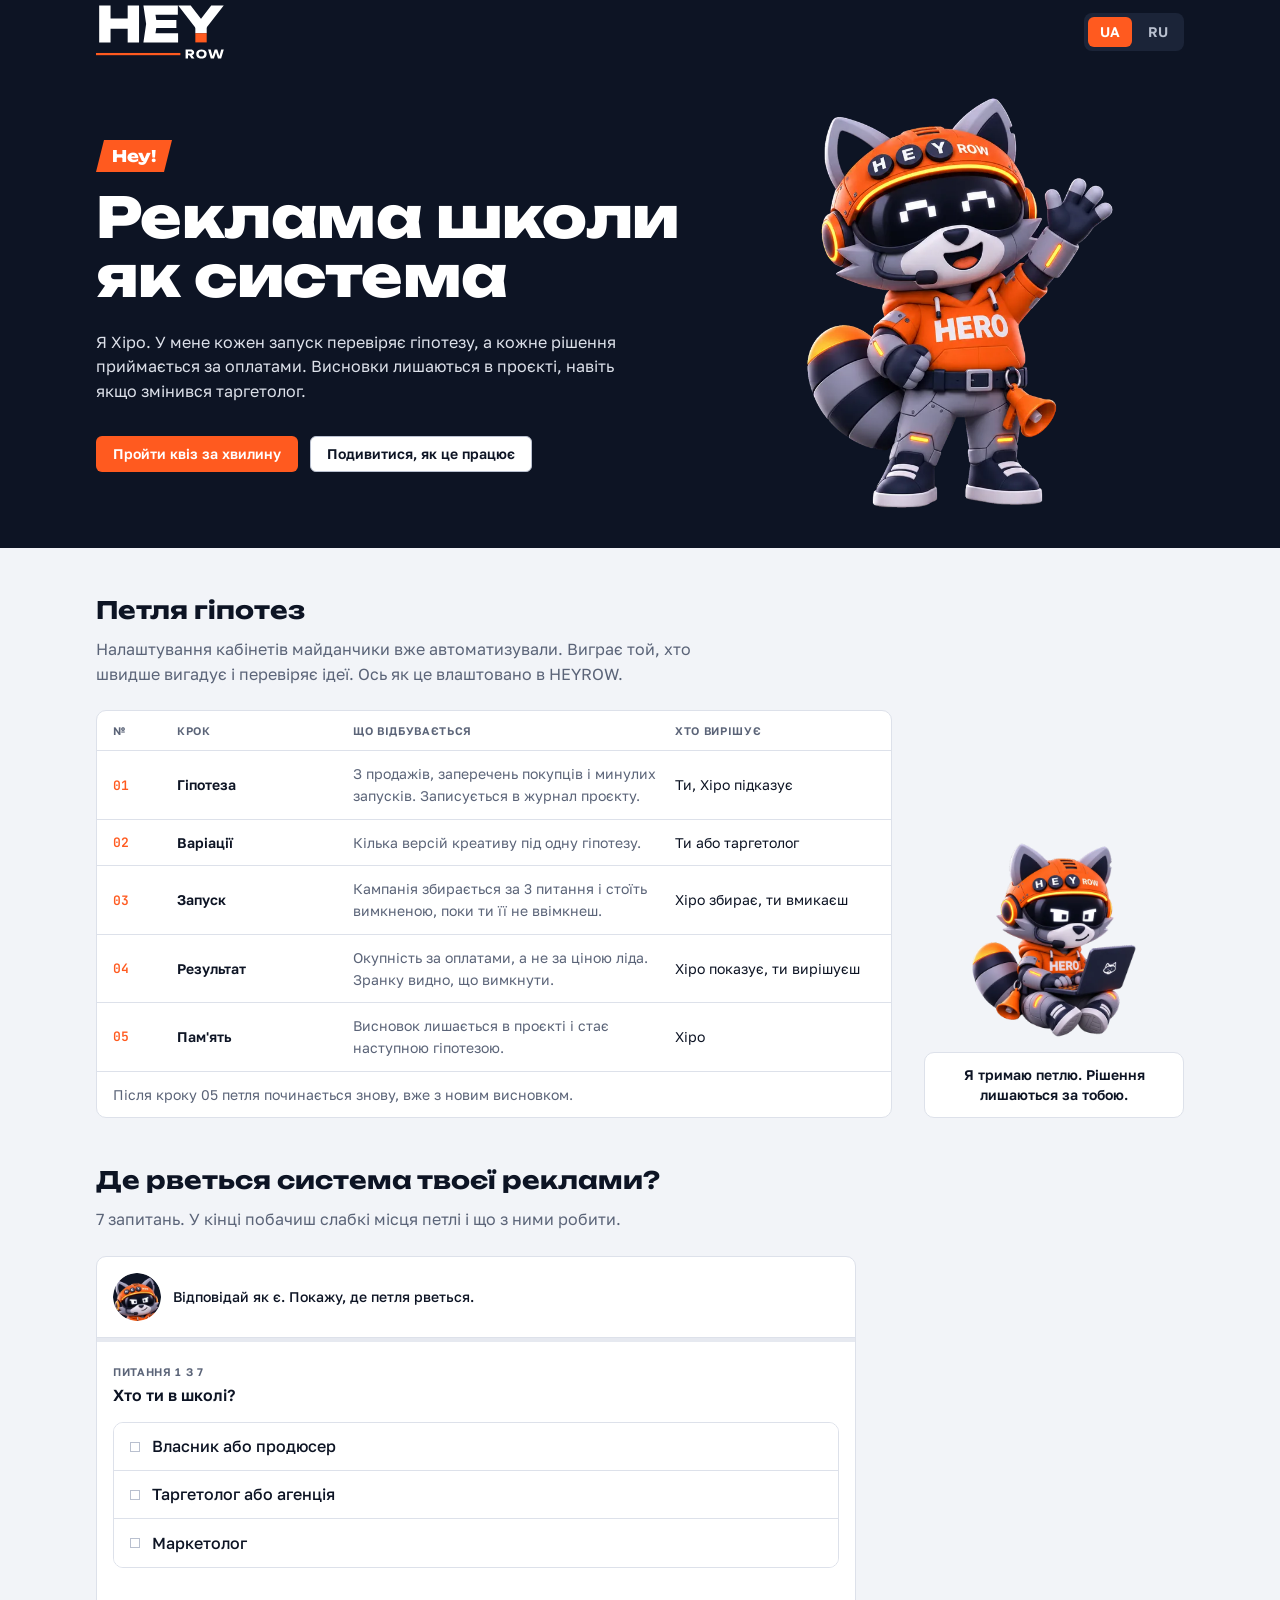
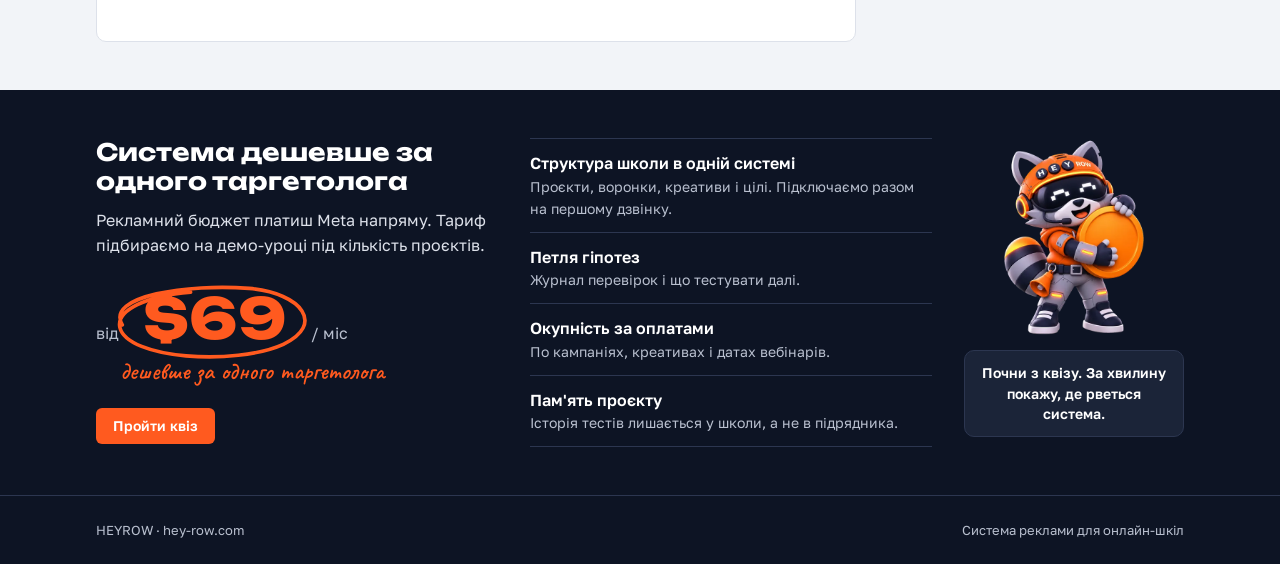
==== commit 03b18306: "Design v2 (volumetric): Onest/Unbounded, dark gradient rail with Hiro card, Hiro panel with day even" ====
--- a/heyrow/index.html
+++ b/heyrow/index.html
@@ -3,172 +3,228 @@
 <head>
 <meta charset="utf-8">
 <meta name="viewport" content="width=device-width,initial-scale=1">
-<title>HEYROW — система трафіку для онлайн-шкіл</title>
-<meta name="description" content="HEYROW бере на себе запуск, щоденний контроль і окупність реклами онлайн-школи. Пройдіть квіз — покажемо, де ваш трафік втрачає гроші.">
+<title>HEYROW — система реклами для онлайн-шкіл</title>
+<meta name="description" content="HEYROW тримає рекламу онлайн-школи в петлі гіпотез: кожен запуск перевіряє ідею, кожне рішення — за оплатами. Пройди квіз за хвилину.">
+<link rel="icon" href="../ui/logo/icon-32.png">
 <link rel="preconnect" href="https://fonts.googleapis.com">
 <link rel="preconnect" href="https://fonts.gstatic.com" crossorigin>
-<link href="https://fonts.googleapis.com/css2?family=Unbounded:wght@700;800&family=Golos+Text:wght@400;500;600&display=swap" rel="stylesheet">
+<link href="https://fonts.googleapis.com/css2?family=Unbounded:wght@700;800&family=Golos+Text:wght@400;500;600&family=JetBrains+Mono:wght@400;600&family=Caveat:wght@600&display=swap" rel="stylesheet">
+<link rel="stylesheet" href="tokens.css">
 <style>
-:root{--ink:#0D1424;--ink-2:#1B2438;--ink-line:#2C3650;--paper:#F2F4F8;--signal:#FF5A1F;--signal-soft:#FFE5DA;--muted:#5B6478;--line:#DDE1EA;--on-dark:#A9B2C6;--mint:#1FC28B;
-  --display:"Unbounded","Arial Black",system-ui,sans-serif;--body:"Golos Text","Segoe UI",system-ui,sans-serif;color-scheme:light}
+/* Значения только из tokens.css (комплект heyrow-ui). Отступления описаны в комментариях. */
 *{box-sizing:border-box}
 html{scroll-behavior:smooth}
-body{margin:0;background:var(--ink);color:#fff;font:17px/1.6 var(--body)}
-h1,h2,h3{font-family:var(--display);line-height:1.12;margin:0;text-wrap:balance}
-h2{font-size:clamp(24px,3.4vw,34px);font-weight:700;margin-bottom:12px}
-h3{font-size:16px;font-weight:700}
+body{margin:0;background:var(--paper);color:var(--ink);font:400 var(--t-head)/1.55 var(--font-ui)} /* сайт: основной текст 16px вместо 14px интерфейса, иначе на телефоне мелко */
 p{margin:0}
-.wrap{max-width:1080px;margin:0 auto;padding:0 16px}
-section{padding:64px 0}
-.eyebrow{display:inline-block;font:700 12px/1 var(--display);letter-spacing:.08em;text-transform:uppercase;color:var(--signal);margin-bottom:14px}
-.lead{font-size:19px;color:var(--on-dark);max-width:620px}
-.btn{display:inline-flex;align-items:center;justify-content:center;gap:10px;font:600 16px/1 var(--body);text-decoration:none;border:0;border-radius:14px;padding:17px 24px;cursor:pointer;background:var(--signal);color:#fff}
-.btn:hover{filter:brightness(1.07)}
-.btn:disabled{opacity:.4;cursor:default;filter:none}
-.btn--ghost{background:transparent;border:1px solid var(--ink-line);color:#fff}
-
-.top{display:flex;align-items:center;gap:12px;height:68px}
-.top svg{width:112px;height:auto}
-.lang{margin-left:auto;display:flex;gap:4px}
-.lang a{font:600 13px/1 var(--body);text-decoration:none;color:var(--on-dark);padding:8px 10px;border-radius:999px}
-.lang a[aria-current="true"]{background:var(--ink-2);color:#fff}
-
-/* screen 1 */
-.hero{padding:40px 0 72px;border-bottom:1px solid var(--ink-line)}
-.hero h1{font-size:clamp(30px,4.6vw,50px);font-weight:800;letter-spacing:-.02em;max-width:880px}
-.hero h1 b{color:var(--signal);font-weight:800}
-.hero .lead{margin-top:20px}
-.take{counter-reset:k;display:grid;grid-template-columns:repeat(5,1fr);gap:12px;margin:40px 0 36px;padding:0;list-style:none}
-.take li{background:var(--ink-2);border:1px solid var(--ink-line);border-radius:18px;padding:18px}
-.take li{counter-increment:k;position:relative}
-.take li::before{content:counter(k);display:flex;align-items:center;justify-content:center;width:30px;height:30px;border-radius:9px;background:var(--signal);color:#fff;font:800 14px/1 var(--display);margin-bottom:14px}
-.take li:not(:last-child)::after{content:"→";position:absolute;right:-12px;top:20px;color:var(--signal);font:800 16px/1 var(--display)}
-.loop-note{margin:-18px 0 32px;color:var(--on-dark);font-size:14px}
-.take span{display:block;color:var(--on-dark);font-size:14px;margin-top:6px;line-height:1.45}
-.cta-row{display:flex;gap:14px;align-items:center;flex-wrap:wrap}
-.cta-row small{color:var(--on-dark);font-size:14px}
-
-/* screen 2: quiz */
-.quiz-sec{background:var(--paper);color:var(--ink)}
-.quiz-sec .lead{color:var(--muted)}
-.quiz{margin-top:28px;background:#fff;border:1px solid var(--line);border-radius:24px;padding:28px;max-width:760px}
-.bar{height:6px;background:var(--paper);border-radius:99px;overflow:hidden;margin-bottom:22px}
-.bar i{display:block;height:100%;width:0;background:var(--signal);transition:width .25s ease}
-.q-num{font:600 13px/1 var(--body);color:var(--muted);margin-bottom:10px}
-.q-title{font:700 clamp(19px,2.4vw,24px)/1.25 var(--display);margin-bottom:20px}
-.opts{display:grid;gap:10px}
-.opt{display:block;width:100%;text-align:left;font:500 16px/1.35 var(--body);color:var(--ink);background:var(--paper);border:2px solid transparent;border-radius:14px;padding:15px 16px;cursor:pointer}
-.opt:hover{border-color:var(--line)}
-.opt[aria-pressed="true"]{border-color:var(--signal);background:var(--signal-soft)}
-.q-nav{display:flex;justify-content:space-between;align-items:center;margin-top:22px}
-.back{background:none;border:0;color:var(--muted);font:500 15px var(--body);cursor:pointer;padding:8px 0}
+.wrap{max-width:1120px;margin:0 auto;padding:0 var(--s-4)}
+.title{font:700 var(--t-title)/1.2 var(--font-display);margin:0 0 var(--s-3)}
+.text{max-width:640px;color:var(--muted)}
+.num{font-family:var(--font-data);font-variant-numeric:tabular-nums}
+
+/* кнопки */
+.btn{display:inline-flex;align-items:center;justify-content:center;height:var(--control);padding:0 var(--s-4);border-radius:var(--r-control);font:600 var(--t-body)/1 var(--font-ui);text-decoration:none;border:var(--stroke) solid transparent;cursor:pointer;transition:transform var(--fast) var(--ease)}
+.btn:active{transform:translateY(1px)}
+.btn:focus-visible,.opt:focus-visible,.lang a:focus-visible{outline:2px solid var(--signal);outline-offset:2px}
+.btn--main{background:var(--signal);color:var(--surface)}
+.btn--ink{background:var(--ink);color:var(--surface)}
+.btn--sec{background:var(--surface);color:var(--ink);border-color:var(--line-strong)}
+.btn:disabled{opacity:.5;cursor:default}
+
+/* Hey-плашка */
+.hey{display:inline-block;background:var(--signal);color:var(--surface);font:800 var(--t-head)/1 var(--font-display);padding:var(--s-2) var(--s-4);clip-path:polygon(8px 0,100% 0,calc(100% - 8px) 100%,0 100%);margin-bottom:var(--s-4)}
+
+/* шапка */
+.top{background:var(--ink)}
+.top .wrap{display:flex;align-items:center;height:64px}
+.top img{width:128px;height:auto;display:block}
+.lang{margin-left:auto;display:flex;gap:var(--s-1);background:var(--ink-2);padding:var(--s-1);border-radius:8px}
+.lang a{font:600 var(--t-body)/1 var(--font-ui);color:var(--line-strong);text-decoration:none;padding:var(--s-2) var(--s-3);border-radius:var(--r-control)}
+.lang a[aria-current="true"]{background:var(--signal);color:var(--surface)}
+
+/* экран 1 */
+.hero{background:var(--ink);color:var(--surface)}
+.hero .wrap{display:grid;grid-template-columns:1.15fr .85fr;gap:var(--s-6);align-items:center;padding-top:var(--s-6);padding-bottom:var(--s-6)}
+.hero h1{font:800 var(--t-hero)/1.05 var(--font-display);margin:0 0 var(--s-5);letter-spacing:-.01em;text-wrap:balance}
+.hero .lead{color:var(--line);max-width:560px;margin-bottom:var(--s-6)}
+.hero .btns{display:flex;gap:var(--s-3);flex-wrap:wrap}
+.hero img{width:100%;max-width:420px;height:auto;display:block;justify-self:center}
+
+/* экран «как это работает» */
+.how{padding:var(--s-7) 0}
+.how .grid{display:grid;grid-template-columns:1fr 260px;gap:var(--s-6);align-items:end;margin-top:var(--s-5)}
+.panel{background:var(--surface);border:var(--stroke) solid var(--line);border-radius:var(--r-panel);overflow:hidden}
+.rows{list-style:none;margin:0;padding:0}
+.rows .head,.rows li{display:grid;grid-template-columns:48px 160px 1fr 200px;gap:var(--s-4);align-items:center;padding:var(--s-3) var(--s-4);border-bottom:var(--stroke) solid var(--line)}
+.rows li:last-child{border-bottom:0}
+.rows .head{font:600 var(--t-label)/1 var(--font-ui);text-transform:uppercase;letter-spacing:.06em;color:var(--muted);min-height:var(--row)}
+.rows li{min-height:var(--row);font-size:var(--t-body)}
+.rows li:hover{background:var(--paper)}
+.rows .n{font:600 var(--t-data)/1 var(--font-data);color:var(--signal)}
+.rows b{font-weight:600}
+.rows .d{color:var(--muted)}
+.loopback{padding:var(--s-3) var(--s-4);border-top:var(--stroke) solid var(--line);font-size:var(--t-body);color:var(--muted)}
+.hiro{display:grid;gap:var(--s-3);justify-items:center;text-align:center}
+.hiro img{width:200px;height:auto;display:block}
+.say{font:600 var(--t-body)/1.45 var(--font-ui);background:var(--surface);border:var(--stroke) solid var(--line);border-radius:var(--r-panel);padding:var(--s-3) var(--s-4)}
+
+/* экран 2: квиз */
+.quiz-sec{padding:0 0 var(--s-7)}
+.quiz{margin-top:var(--s-5);max-width:760px}
+.quiz .qhead{display:flex;gap:var(--s-3);align-items:center;padding:var(--s-4);border-bottom:var(--stroke) solid var(--line)}
+.quiz .qhead img{width:48px;height:48px;border-radius:50%;flex:none}
+.quiz .qhead p{font-size:var(--t-body);font-weight:500}
+.bar{height:4px;background:var(--track)}
+.bar i{display:block;height:100%;width:0;background:var(--signal);transition:transform var(--slow) var(--ease)}
+#step{padding:var(--s-5) var(--s-4)}
+.q-num{font:600 var(--t-label)/1 var(--font-ui);text-transform:uppercase;letter-spacing:.06em;color:var(--muted);margin-bottom:var(--s-2)}
+.q-title{font:600 var(--t-head)/1.35 var(--font-ui);margin-bottom:var(--s-4)}
+.opts{border:var(--stroke) solid var(--line);border-radius:var(--r-panel);overflow:hidden}
+.opt{display:flex;align-items:center;gap:var(--s-3);width:100%;min-height:48px;text-align:left;font:500 var(--t-head)/1.35 var(--font-ui);color:var(--ink);background:var(--surface);border:0;border-bottom:var(--stroke) solid var(--line);padding:var(--s-3) var(--s-4);cursor:pointer;transition:background var(--fast) var(--ease)}
+.opt:last-child{border-bottom:0}
+.opt:hover{background:var(--paper)}
+.opt::before{content:"";width:8px;height:8px;flex:none;border:var(--stroke) solid var(--line-strong)}
+.opt[aria-pressed="true"]{font-weight:600}
+.opt[aria-pressed="true"]::before{background:var(--signal);border-color:var(--signal)}
+.q-nav{margin-top:var(--s-4)}
+.back{background:none;border:0;color:var(--muted);font:500 var(--t-body) var(--font-ui);cursor:pointer;padding:var(--s-2) 0}
+.back:hover{text-decoration:underline}
 .back[hidden]{display:block;visibility:hidden}
 
-.res h3{font:800 clamp(22px,3vw,30px)/1.15 var(--display);margin-bottom:10px}
-.res h3 b{color:var(--signal)}
-.res .note{color:var(--muted);margin-bottom:18px}
-.zones{display:grid;gap:10px;margin:0 0 22px;padding:0;list-style:none}
-.zones li{border-left:4px solid var(--signal);background:var(--paper);border-radius:0 14px 14px 0;padding:12px 16px}
-.zones b{display:block}
-.zones span{font-size:15px;color:var(--muted)}
-.zones li.ok{border-left-color:var(--mint)}
-form{display:grid;grid-template-columns:1fr 1fr;gap:12px;margin-top:6px}
-.field{display:grid;gap:6px}
-label{font-size:13px;font-weight:600;color:var(--muted)}
-input{font:16px var(--body);color:var(--ink);background:#fff;border:1px solid var(--line);border-radius:12px;padding:14px;width:100%}
-input:focus{outline:3px solid var(--signal);outline-offset:1px}
-form .btn{grid-column:1/-1}
-.err{grid-column:1/-1;color:#C2410C;font-size:14px}
-.fine{font-size:13px;color:var(--muted);margin-top:12px}
-.done h3{font:800 26px/1.2 var(--display);margin-bottom:8px}
-.done p{color:var(--muted)}
-
-/* screen 3: price */
-.price{display:grid;grid-template-columns:1fr 1.1fr;gap:40px;align-items:start}
-.price__big{font:800 clamp(44px,7vw,68px)/1 var(--display);letter-spacing:-.02em;margin:6px 0 14px}
-.price__big small{font:500 18px var(--body);color:var(--on-dark);letter-spacing:0}
-.price .lead{font-size:17px}
-.incl{margin:0;padding:0;list-style:none;display:grid;gap:12px}
-.incl li{display:flex;gap:14px;align-items:flex-start;background:var(--ink-2);border:1px solid var(--ink-line);border-radius:16px;padding:16px 18px}
-.incl li::before{content:"✓";flex:none;font:800 15px/24px var(--display);color:var(--signal)}
-.incl b{display:block}
-.incl span{color:var(--on-dark);font-size:15px}
-.final{margin-top:44px;display:flex;justify-content:space-between;align-items:center;gap:16px;flex-wrap:wrap;background:var(--signal);border-radius:22px;padding:26px 28px}
-.final p{font:700 clamp(18px,2.4vw,24px)/1.25 var(--display);max-width:620px}
-.final .btn{background:var(--ink)}
-footer{padding:28px 0;font-size:13px;color:var(--on-dark);border-top:1px solid var(--ink-line)}
-footer .wrap{display:flex;justify-content:space-between;gap:12px;flex-wrap:wrap}
-:focus-visible{outline:3px solid var(--signal);outline-offset:3px}
-@media (max-width:900px){.take{grid-template-columns:1fr 1fr}.take li::after{display:none}.price{grid-template-columns:1fr}}
-@media (max-width:520px){.take{grid-template-columns:1fr}form{grid-template-columns:1fr}.quiz{padding:20px}section{padding:52px 0}}
+.big{display:flex;align-items:baseline;gap:var(--s-3);flex-wrap:wrap;margin-bottom:var(--s-2)}
+.big strong{font:800 var(--t-hero)/1 var(--font-display);color:var(--signal)}
+.big span{font-weight:600}
+.res .note{color:var(--muted);margin-bottom:var(--s-4);font-size:var(--t-body)}
+.zones{list-style:none;margin:0 0 var(--s-5);padding:0;border:var(--stroke) solid var(--line);border-radius:var(--r-panel)}
+.zones li{display:grid;grid-template-columns:1fr auto;gap:var(--s-1) var(--s-4);padding:var(--s-3) var(--s-4);border-bottom:var(--stroke) solid var(--line);font-size:var(--t-body)}
+.zones li:last-child{border-bottom:0}
+.zones b{font-weight:600}
+.zones .d{grid-column:1/-1;color:var(--muted)}
+.st{display:inline-flex;align-items:center;gap:var(--s-2);font:600 var(--t-body)/1 var(--font-ui);white-space:nowrap}
+.st::before{content:"";width:8px;height:8px;background:var(--minus)}
+.st--ok::before{background:var(--plus)}
+.form-lead{font-weight:600;margin-bottom:var(--s-3)}
+form{display:grid;grid-template-columns:1fr 1fr;gap:var(--s-3)}
+.field{display:grid;gap:var(--s-1)}
+label{font:500 var(--t-data)/1.3 var(--font-ui);color:var(--muted)}
+input{height:var(--control);font:400 var(--t-head) var(--font-ui);color:var(--ink);background:var(--surface);border:var(--stroke) solid var(--line-strong);border-radius:var(--r-control);padding:0 var(--s-3);width:100%}
+input:focus{outline:2px solid var(--signal);outline-offset:2px}
+input[aria-invalid="true"]{border-color:var(--minus)}
+form .btn{grid-column:1/-1;justify-self:start}
+.err{grid-column:1/-1;color:var(--minus);font-size:var(--t-body)}
+.fine{font-size:var(--t-data);color:var(--muted);margin-top:var(--s-3)}
+.done{display:flex;gap:var(--s-4);align-items:flex-start}
+.done img{width:64px;height:64px;border-radius:50%;flex:none}
+.done b{display:block;font-size:var(--t-head);margin-bottom:var(--s-1)}
+.done p{color:var(--muted);font-size:var(--t-body)}
+
+/* экран 3: цена */
+.price{background:var(--ink);color:var(--surface);padding:var(--s-7) 0}
+.price .grid{display:grid;grid-template-columns:1fr 1fr 220px;gap:var(--s-6);align-items:start}
+.price .text{color:var(--line)}
+.amount{display:inline-flex;align-items:baseline;gap:var(--s-5);margin:var(--s-6) 0 var(--s-2)}
+.amount>span{color:var(--line-strong)}
+.ring{position:relative;display:inline-block}
+.ring strong{font:800 var(--t-hero)/1 var(--font-display);color:var(--signal)}
+.ring img{position:absolute;left:50%;top:50%;width:calc(100% + 100px);height:auto;transform:translate(-50%,-46%);pointer-events:none}
+.mark{font:600 24px/1.1 var(--font-hand);color:var(--signal);margin:var(--s-1) 0 var(--s-5) var(--s-5)} /* пометка Хиро, Caveat 24px по п. 4 */
+.incl{list-style:none;margin:0;padding:0;border-top:var(--stroke) solid var(--ink-line)}
+.incl li{padding:var(--s-3) 0;border-bottom:var(--stroke) solid var(--ink-line);font-size:var(--t-body)}
+.incl b{display:block;font-weight:600;font-size:var(--t-head)}
+.incl span{color:var(--line-strong)}
+.price .hiro img{width:200px}
+.price .say{background:var(--ink-2);border-color:var(--ink-line);color:var(--surface)}
+.price .btns{margin-top:var(--s-6)}
+footer{background:var(--ink);color:var(--line-strong);border-top:var(--stroke) solid var(--ink-line);font-size:var(--t-data)}
+footer .wrap{display:flex;justify-content:space-between;gap:var(--s-3);flex-wrap:wrap;padding-top:var(--s-5);padding-bottom:var(--s-5)}
+
+@media (max-width:900px){
+  .hero .wrap{grid-template-columns:1fr}
+  .hero .wrap{gap:var(--s-2);padding-top:var(--s-4)}
+  .hero img{max-width:168px;order:-1}
+  .how .grid,.price .grid{grid-template-columns:1fr}
+  .hiro{grid-template-columns:120px 1fr;justify-items:start;text-align:left;align-items:center}
+  .hiro img,.price .hiro img{width:120px}
+  .rows .head{display:none}
+  .rows li{grid-template-columns:32px 1fr;gap:var(--s-1) var(--s-3);align-items:start;padding:var(--s-3) var(--s-4)}
+  .rows li .d,.rows li .w{grid-column:2}
+  .rows li .w{color:var(--ink);font-weight:500}
+}
+@media (max-width:520px){
+  form{grid-template-columns:1fr}
+  form .btn{justify-self:stretch}
+  .hero .btns .btn{flex:1 1 100%}
+}
 @media (prefers-reduced-motion:reduce){*{transition:none!important;scroll-behavior:auto!important}}
 </style>
 </head>
 <body>
-<svg width="0" height="0" style="position:absolute" aria-hidden="true">
-  <symbol id="heylogo" viewBox="0 25 682 296">
-    <path d="M16.9 33H77.48V228H16.9V33ZM168.74 33H229.32V228H168.74V33ZM50.96 101.9H193.18V155.46H50.96V101.9ZM428.289 109.18V151.82H283.469V109.18H428.289ZM324.809 130.5L312.589 205.9L288.929 179.64H437.389V228H252.529L267.089 130.5L252.529 33H436.089V81.36H288.929L312.589 55.1L324.809 130.5Z" fill="var(--a)"/><path d="M438.017 33H504.577L572.437 119.84H546.437L614.037 33H680.597L578.937 162.74L539.937 163.52L438.017 33Z" fill="var(--a)"/>
-    <rect x="529.277" y="132.32" width="60.58" height="47.2" fill="var(--a)"/><rect x="529.277" y="179.43" width="60.58" height="48.57" fill="var(--b)"/>
-    <rect y="283.85" width="449.6" height="11.7" fill="var(--b)"/><path d="M486.291 286.367H503.326C505.406 286.367 507.029 285.889 508.194 284.932C509.358 283.975 509.941 282.644 509.941 280.938C509.941 279.191 509.358 277.86 508.194 276.945C507.029 275.988 505.406 275.51 503.326 275.51H484.482L490.285 269.332V312.7H477.368V265.9H505.136C508.714 265.9 511.834 266.545 514.496 267.834C517.158 269.082 519.238 270.83 520.736 273.076C522.234 275.281 522.982 277.902 522.982 280.938C522.982 283.892 522.234 286.492 520.736 288.738C519.238 290.985 517.158 292.732 514.496 293.98C511.834 295.228 508.714 295.852 505.136 295.852H486.291V286.367ZM493.28 290.798H507.819L524.605 312.7H509.629L493.28 290.798ZM561.845 313.698C556.312 313.698 551.445 312.679 547.243 310.641C543.083 308.602 539.839 305.753 537.509 302.092C535.221 298.431 534.077 294.167 534.077 289.3C534.077 284.433 535.221 280.169 537.509 276.508C539.839 272.847 543.083 269.998 547.243 267.959C551.445 265.921 556.312 264.902 561.845 264.902C567.419 264.902 572.287 265.921 576.447 267.959C580.607 269.998 583.851 272.847 586.181 276.508C588.511 280.169 589.675 284.433 589.675 289.3C589.675 294.167 588.511 298.431 586.181 302.092C583.851 305.753 580.607 308.602 576.447 310.641C572.287 312.679 567.419 313.698 561.845 313.698ZM561.845 302.154C564.882 302.154 567.503 301.634 569.707 300.594C571.912 299.554 573.597 298.078 574.762 296.164C575.968 294.25 576.571 291.962 576.571 289.3C576.571 286.638 575.968 284.35 574.762 282.436C573.597 280.522 571.912 279.046 569.707 278.006C567.503 276.966 564.882 276.446 561.845 276.446C558.85 276.446 556.25 276.966 554.045 278.006C551.84 279.046 550.135 280.522 548.928 282.436C547.722 284.35 547.119 286.638 547.119 289.3C547.119 291.962 547.722 294.25 548.928 296.164C550.135 298.078 551.84 299.554 554.045 300.594C556.25 301.634 558.85 302.154 561.845 302.154ZM659.653 307.209H655.597L667.265 265.9H680.931L666.704 312.7H650.043L636.502 272.764H641.806L628.203 312.7H611.605L597.315 265.9H611.043L622.712 307.209L618.718 307.146L632.321 265.9H645.987L659.653 307.209Z" fill="var(--a)"/>
-  </symbol>
-</svg>
-<header class="wrap top">
-  <svg viewBox="0 25 682 296" role="img" aria-label="HEYROW"><use href="#heylogo" style="--a:#fff;--b:var(--signal)"/></svg>
+<header class="top"><div class="wrap">
+  <img src="img/logo-on-dark.svg" alt="HEYROW" width="128" height="56">
   <nav class="lang" aria-label="Language"><a data-lang="uk">UA</a><a data-lang="ru">RU</a></nav>
-</header>
+</div></header>
 
 <main>
 <!-- Экран 1: идея -->
-<section class="hero">
-  <div class="wrap">
-    <span class="eyebrow" data-t="h_eyebrow"></span>
-    <h1 data-t="h_h1" data-html></h1>
+<section class="hero"><div class="wrap">
+  <div>
+    <span class="hey">Hey!</span>
+    <h1 data-t="h_h1"></h1>
     <p class="lead" data-t="h_sub"></p>
-    <ul class="take">
-      <li><h3 data-t="t1"></h3><span data-t="t1d"></span></li>
-      <li><h3 data-t="t2"></h3><span data-t="t2d"></span></li>
-      <li><h3 data-t="t3"></h3><span data-t="t3d"></span></li>
-      <li><h3 data-t="t4"></h3><span data-t="t4d"></span></li>
-      <li><h3 data-t="t5"></h3><span data-t="t5d"></span></li>
+    <div class="btns"><a class="btn btn--main" href="#quiz" data-t="h_cta"></a><a class="btn btn--sec" href="#how" data-t="h_cta2"></a></div>
+  </div>
+  <img src="img/hey.webp" alt="" width="420" height="420" fetchpriority="high">
+</div></section>
+
+<!-- Как это работает: петля гипотез -->
+<section class="how" id="how"><div class="wrap">
+  <h2 class="title" data-t="l_h2"></h2>
+  <p class="text" data-t="l_text"></p>
+  <div class="grid">
+    <div class="panel">
+      <ul class="rows">
+        <li class="head" aria-hidden="true"><span>№</span><span data-t="l_c1"></span><span data-t="l_c2"></span><span data-t="l_c3"></span></li>
+        <li><span class="n">01</span><b data-t="t1"></b><span class="d" data-t="t1d"></span><span class="w" data-t="t1w"></span></li>
+        <li><span class="n">02</span><b data-t="t2"></b><span class="d" data-t="t2d"></span><span class="w" data-t="t2w"></span></li>
+        <li><span class="n">03</span><b data-t="t3"></b><span class="d" data-t="t3d"></span><span class="w" data-t="t3w"></span></li>
+        <li><span class="n">04</span><b data-t="t4"></b><span class="d" data-t="t4d"></span><span class="w" data-t="t4w"></span></li>
+        <li><span class="n">05</span><b data-t="t5"></b><span class="d" data-t="t5d"></span><span class="w" data-t="t5w"></span></li>
+      </ul>
+      <p class="loopback" data-t="loop_note"></p>
+    </div>
+    <div class="hiro"><img src="img/work.webp" alt="" width="200" height="200" loading="lazy"><p class="say" data-t="l_say"></p></div>
+  </div>
+</div></section>
+
+<!-- Экран 2: квиз -->
+<section class="quiz-sec" id="quiz"><div class="wrap">
+  <h2 class="title" data-t="q_h2"></h2>
+  <p class="text" data-t="q_lead"></p>
+  <div class="panel quiz" aria-live="polite">
+    <div class="qhead"><img src="img/av-point.webp" alt="" width="48" height="48"><p data-t="q_say"></p></div>
+    <div class="bar"><i id="bar"></i></div>
+    <div id="step"></div>
+  </div>
+</div></section>
+
+<!-- Экран 3: цена и что входит -->
+<section class="price" id="price"><div class="wrap">
+  <div class="grid">
+    <div>
+      <h2 class="title" data-t="p_h2"></h2>
+      <p class="text" data-t="p_cmp"></p>
+      <div class="amount"><span data-t="p_from"></span><span class="ring"><strong class="num">$69</strong><img src="img/circle.svg" alt=""></span><span data-t="p_per"></span></div>
+      <p class="mark" data-t="p_mark"></p>
+      <a class="btn btn--main" href="#quiz" data-t="f_cta"></a>
+    </div>
+    <ul class="incl">
+      <li><b data-t="i1"></b><span data-t="i1d"></span></li>
+      <li><b data-t="i2"></b><span data-t="i2d"></span></li>
+      <li><b data-t="i3"></b><span data-t="i3d"></span></li>
+      <li><b data-t="i4"></b><span data-t="i4d"></span></li>
     </ul>
-    <p class="loop-note" data-t="loop_note"></p>
-    <div class="cta-row"><a class="btn" href="#quiz" data-t="h_cta"></a><small data-t="h_cta_note"></small></div>
+    <div class="hiro"><img src="img/save.webp" alt="" width="200" height="200" loading="lazy"><p class="say" data-t="p_say"></p></div>
   </div>
-</section>
-
-<!-- Экран 2: квиз -->
-<section class="quiz-sec" id="quiz">
-  <div class="wrap">
-    <span class="eyebrow" data-t="q_eyebrow"></span>
-    <h2 data-t="q_h2"></h2>
-    <p class="lead" data-t="q_lead"></p>
-    <div class="quiz" aria-live="polite">
-      <div class="bar"><i id="bar"></i></div>
-      <div id="step"></div>
-    </div>
-  </div>
-</section>
-
-<!-- Экран 3: цена и что входит -->
-<section id="price">
-  <div class="wrap">
-    <div class="price">
-      <div>
-        <span class="eyebrow" data-t="p_eyebrow"></span>
-        <h2 data-t="p_h2"></h2>
-        <div class="price__big"><span data-t="p_from"></span> $69 <small data-t="p_per"></small></div>
-        <p class="lead" data-t="p_cmp"></p>
-      </div>
-      <ul class="incl">
-        <li><div><b data-t="i1"></b><span data-t="i1d"></span></div></li>
-        <li><div><b data-t="i2"></b><span data-t="i2d"></span></div></li>
-        <li><div><b data-t="i3"></b><span data-t="i3d"></span></div></li>
-        <li><div><b data-t="i4"></b><span data-t="i4d"></span></div></li>
-      </ul>
-    </div>
-    <div class="final"><p data-t="f_p"></p><a class="btn" href="#quiz" data-t="f_cta"></a></div>
-  </div>
-</section>
+</div></section>
 </main>
 <footer><div class="wrap"><span>HEYROW · hey-row.com</span><span data-t="foot"></span></div></footer>
 
@@ -178,97 +234,112 @@
   metaPixelId: ""     // ID пикселя Meta; пусто = пиксель не подключается
 };
 
-/* Вопросы квиза. Ответ с loss:"…" открывает зону потерь в результате. */
+/* Вопросы квиза. Третий элемент 1 у ответа = зона, где рвётся система. */
 const Q = {
 uk:[
- {k:"role",t:"Хто ви в школі?",o:[["owner","Власник або продюсер"],["targetologist","Таргетолог або агенція"],["marketer","Маркетолог"]]},
+ {k:"role",t:"Хто ти в школі?",o:[["owner","Власник або продюсер"],["targetologist","Таргетолог або агенція"],["marketer","Маркетолог"]]},
  {k:"budget",t:"Скільки школа витрачає на рекламу на місяць?",o:[["<1000","до $1 000"],["1000-3000","$1 000–3 000"],["3000-10000","$3 000–10 000"],["10000+","понад $10 000"]]},
- {k:"funnel",t:"Як ви продаєте?",o:[["webinar","Вебінар або автовебінар"],["marathon","Марафон чи інтенсив"],["direct","Одразу з лендингу або через менеджера"],["other","Інакше"]]},
+ {k:"funnel",t:"Як школа продає?",o:[["webinar","Вебінар або автовебінар"],["marathon","Марафон чи інтенсив"],["direct","Одразу з лендингу або через менеджера"],["other","Інакше"]]},
  {k:"read",t:"За чим ви вирішуєте, що креатив спрацював?",o:[["pay","За оплатами"],["cpl","За ціною ліда",1],["feel","За CTR і відчуттями",1]]},
  {k:"hyp",t:"Що змінюється від запуску до запуску?",o:[["test","Перевіряємо конкретну гіпотезу"],["creo","Просто міняємо креативи",1],["same","Крутимо офер у лоб, поки працює",1]]},
  {k:"mem",t:"Якщо таргетолог піде завтра, що залишиться?",o:[["all","Уся історія тестів з висновками"],["part","Кабінет і пара таблиць",1],["none","Майже нічого",1]]},
  {k:"speed",t:"Скільки гіпотез ви перевіряєте за місяць?",o:[["5","5 і більше"],["few","1–4",1],["zero","Не рахуємо",1]]}
 ],
 ru:[
- {k:"role",t:"Кто вы в школе?",o:[["owner","Владелец или продюсер"],["targetologist","Таргетолог или агентство"],["marketer","Маркетолог"]]},
+ {k:"role",t:"Кто ты в школе?",o:[["owner","Владелец или продюсер"],["targetologist","Таргетолог или агентство"],["marketer","Маркетолог"]]},
  {k:"budget",t:"Сколько школа тратит на рекламу в месяц?",o:[["<1000","до $1 000"],["1000-3000","$1 000–3 000"],["3000-10000","$3 000–10 000"],["10000+","больше $10 000"]]},
- {k:"funnel",t:"Как вы продаёте?",o:[["webinar","Вебинар или автовебинар"],["marathon","Марафон или интенсив"],["direct","Сразу с лендинга или через менеджера"],["other","Иначе"]]},
+ {k:"funnel",t:"Как школа продаёт?",o:[["webinar","Вебинар или автовебинар"],["marathon","Марафон или интенсив"],["direct","Сразу с лендинга или через менеджера"],["other","Иначе"]]},
  {k:"read",t:"По чему вы решаете, что креатив сработал?",o:[["pay","По оплатам"],["cpl","По цене лида",1],["feel","По CTR и ощущениям",1]]},
  {k:"hyp",t:"Что меняется от запуска к запуску?",o:[["test","Проверяем конкретную гипотезу"],["creo","Просто меняем креативы",1],["same","Крутим оффер в лоб, пока работает",1]]},
  {k:"mem",t:"Если таргетолог уйдёт завтра, что останется?",o:[["all","Вся история тестов с выводами"],["part","Кабинет и пара таблиц",1],["none","Почти ничего",1]]},
  {k:"speed",t:"Сколько гипотез вы проверяете за месяц?",o:[["5","5 и больше"],["few","1–4",1],["zero","Не считаем",1]]}
 ]};
 
+/* Зоны: название, что делаем, если рвётся; подпись, если в порядке. */
 const Z = {
-uk:{read:["Результат читають за ціною ліда","Дешевий лід ≠ оплата. Дивимось, які креативи доводять до грошей і на якій секунді втрачають глядача."],
-    hyp:["Запуски без гіпотези","Кожен запуск відповідає на одне питання: кут, офер, перший крок. Так рекламу можна покращувати, а не перебирати."],
-    mem:["Знання йдуть разом з людьми","Кожна перевірка записана з результатом — новий таргетолог продовжує, а не починає з нуля."],
-    speed:["Петля крутиться повільно","Що більше перевірених гіпотез на місяць, то швидше знаходиться зв'язка, яка окупається."]},
-ru:{read:["Результат читают по цене лида","Дешёвый лид ≠ оплата. Смотрим, какие креативы доводят до денег и на какой секунде теряют зрителя."],
-    hyp:["Запуски без гипотезы","Каждый запуск отвечает на один вопрос: угол, оффер, первый шаг. Так рекламу можно улучшать, а не перебирать."],
-    mem:["Знания уходят вместе с людьми","Каждая проверка записана с результатом — новый таргетолог продолжает, а не начинает с нуля."],
-    speed:["Петля крутится медленно","Чем больше проверенных гипотез в месяц, тем быстрее находится связка, которая окупается."]}
+uk:{read:["Результат за ціною ліда","Дешевий лід ще не оплата. Показую окупність кожного креативу за оплатами.","Читаєте за оплатами"],
+    hyp:["Запуски без гіпотези","Кожен запуск відповідає на одне питання: кут, офер або перший крок.","Запуски перевіряють гіпотези"],
+    mem:["Знання йдуть разом з людьми","Кожна перевірка записана з висновком. Новий таргетолог продовжує з того ж місця.","Історія тестів зберігається"],
+    speed:["Петля крутиться повільно","Більше перевірених гіпотез на місяць, швидше знаходиться зв'язка, яка окупається.","Темп перевірок нормальний"]},
+ru:{read:["Результат по цене лида","Дешёвый лид ещё не оплата. Показываю окупаемость каждого креатива по оплатам.","Читаете по оплатам"],
+    hyp:["Запуски без гипотезы","Каждый запуск отвечает на один вопрос: угол, оффер или первый шаг.","Запуски проверяют гипотезы"],
+    mem:["Знания уходят вместе с людьми","Каждая проверка записана с выводом. Новый таргетолог продолжает с того же места.","История тестов сохраняется"],
+    speed:["Петля крутится медленно","Больше проверенных гипотез в месяц, быстрее находится связка, которая окупается.","Темп проверок нормальный"]}
 };
 
 const T = {
 uk:{
 title:"HEYROW — система реклами для онлайн-шкіл",
-h_eyebrow:"Hey! Система реклами для онлайн-шкіл",
-h_h1:"Реклама школи як система: <b>кожен запуск — перевірена гіпотеза</b>, кожне рішення — за оплатами",
-h_sub:"Налаштування кабінетів майданчики вже автоматизували самі. Виграє той, хто швидше вигадує, перевіряє і розмножує ідеї. HEYROW перетворює рекламу школи із запусків навмання на петлю гіпотез — і тримає її, навіть якщо змінився таргетолог.",
-t1:"Гіпотеза",t1d:"З ваших продажів, заперечень покупців, реклами конкурентів і минулих запусків.",
-t2:"Варіації",t2d:"Кілька версій креативу під одну гіпотезу, а не офер у лоб.",
-t3:"Запуск",t3d:"Кампанія збирається швидко і за одними правилами.",
-t4:"Результат",t4d:"Читаємо за досмотрами й оплатами, а не за ціною ліда.",t5:"Пам'ять",t5d:"Висновок записаний і стає наступною гіпотезою.",loop_note:"↻ Кожен висновок записаний у пам'ять проєкту і стає наступною гіпотезою.",
-h_cta:"Пройти квіз — 1 хвилина",h_cta_note:"Покажемо, де рветься система вашої реклами",
-q_eyebrow:"Квіз",q_h2:"Де рветься система вашої реклами?",q_lead:"7 запитань. У кінці — слабкі місця вашої петлі гіпотез і що з ними робити.",
-q_of:"Питання {n} з {m}",q_back:"← Назад",
-r_h:"Знайшли <b>{n}</b> {w}, де рветься система",r_h0:"Система у вас уже працює",
-r_note:"Ваш бюджет {b} на місяць. Ось де система втрачає гроші:",r_note0:"Схоже, петля гіпотез у вас уже крутиться. На демо-уроці покажемо, як її пришвидшити і зняти рутину з команди.",
-r_ok:"Тут усе гаразд",
-w1:"зону",w2:"зони",w5:"зон",
-r_form:"Запишіться на демо-урок — 20 хвилин. Покажемо петлю гіпотез на вашій воронці.",
+h_h1:"Реклама школи як система",
+h_sub:"Я Хіро. У мене кожен запуск перевіряє гіпотезу, а кожне рішення приймається за оплатами. Висновки лишаються в проєкті, навіть якщо змінився таргетолог.",
+h_cta:"Пройти квіз за хвилину",h_cta2:"Подивитися, як це працює",
+l_h2:"Петля гіпотез",
+l_text:"Налаштування кабінетів майданчики вже автоматизували. Виграє той, хто швидше вигадує і перевіряє ідеї. Ось як це влаштовано в HEYROW.",
+l_c1:"Крок",l_c2:"Що відбувається",l_c3:"Хто вирішує",
+t1:"Гіпотеза",t1d:"З продажів, заперечень покупців і минулих запусків. Записується в журнал проєкту.",t1w:"Ти, Хіро підказує",
+t2:"Варіації",t2d:"Кілька версій креативу під одну гіпотезу.",t2w:"Ти або таргетолог",
+t3:"Запуск",t3d:"Кампанія збирається за 3 питання і стоїть вимкненою, поки ти її не ввімкнеш.",t3w:"Хіро збирає, ти вмикаєш",
+t4:"Результат",t4d:"Окупність за оплатами, а не за ціною ліда. Зранку видно, що вимкнути.",t4w:"Хіро показує, ти вирішуєш",
+t5:"Пам'ять",t5d:"Висновок лишається в проєкті і стає наступною гіпотезою.",t5w:"Хіро",
+loop_note:"Після кроку 05 петля починається знову, вже з новим висновком.",
+l_say:"Я тримаю петлю. Рішення лишаються за тобою.",
+q_h2:"Де рветься система твоєї реклами?",q_lead:"7 запитань. У кінці побачиш слабкі місця петлі і що з ними робити.",
+q_say:"Відповідай як є. Покажу, де петля рветься.",
+q_of:"Питання {n} з {m}",q_back:"Назад",
+r_lbl1:"зона, де рветься система",r_lbl2:"зони, де рветься система",r_lbl5:"зон, де рветься система",r_h0:"Система вже працює",
+r_note:"Бюджет {b} на місяць. Ось що я бачу:",r_note0:"Петля гіпотез у тебе вже крутиться. На демо-уроці покажу, як її пришвидшити.",
+s_bad:"Рветься",s_ok:"Гаразд",
+r_form:"Запишись на демо-урок, 20 хвилин. Покажу петлю гіпотез на твоїй воронці.",
 f_name:"Ім'я",f_contact:"Telegram або телефон",f_school:"Школа або сайт (необов'язково)",
-f_submit:"Записатися на демо-урок",f_err:"Вкажіть ім'я та контакт, щоб ми могли підтвердити час.",
+f_submit:"Записатися на демо-урок",f_err:"Вкажи ім'я та контакт, щоб ми підтвердили час уроку.",
 f_fine:"Напишемо лише для підтвердження часу уроку.",
-d_h:"Hey! Ви записані",d_p:"Напишемо протягом робочого дня, щоб підтвердити час демо-уроку.",d_prev:"Режим перегляду: заявку нікуди не надіслано.",
-p_eyebrow:"Ціна",p_h2:"Система роботи з трафіком дешевше за одного таргетолога",p_from:"від",p_per:"/ міс",
-p_cmp:"Рекламний бюджет ви платите Meta напряму. Тариф підбираємо на демо-уроці під кількість проєктів.",
-i1:"Структура школи в одній системі",i1d:"Проєкти, воронки, креативи і цілі — підключаємо разом на першому дзвінку.",
-i2:"Петля гіпотез",i2d:"Що перевіряти далі — з ваших продажів і минулих запусків.",
+d_h:"Записав тебе на демо-урок",d_p:"Напишемо протягом робочого дня, щоб підтвердити час.",d_prev:"Режим перегляду: заявку нікуди не надіслано.",
+p_h2:"Система дешевше за одного таргетолога",p_from:"від",p_per:"/ міс",
+p_cmp:"Рекламний бюджет платиш Meta напряму. Тариф підбираємо на демо-уроці під кількість проєктів.",
+p_mark:"дешевше за одного таргетолога",
+i1:"Структура школи в одній системі",i1d:"Проєкти, воронки, креативи і цілі. Підключаємо разом на першому дзвінку.",
+i2:"Петля гіпотез",i2d:"Журнал перевірок і що тестувати далі.",
 i3:"Окупність за оплатами",i3d:"По кампаніях, креативах і датах вебінарів.",
-i4:"Пам'ять проєкту",i4d:"Кожен тест із висновком — історія лишається у школи, а не в підрядника.",
-f_p:"Почніть з квізу — за хвилину побачите, де рветься система вашої реклами.",f_cta:"Пройти квіз",
+i4:"Пам'ять проєкту",i4d:"Історія тестів лишається у школи, а не в підрядника.",
+p_say:"Почни з квізу. За хвилину покажу, де рветься система.",
+f_cta:"Пройти квіз",
 foot:"Система реклами для онлайн-шкіл"
 },
 ru:{
 title:"HEYROW — система рекламы для онлайн-школ",
-h_eyebrow:"Hey! Система рекламы для онлайн-школ",
-h_h1:"Реклама школы как система: <b>каждый запуск — проверенная гипотеза</b>, каждое решение — по оплатам",
-h_sub:"Настройку кабинетов площадки уже автоматизировали сами. Выигрывает тот, кто быстрее придумывает, проверяет и размножает идеи. HEYROW превращает рекламу школы из запусков наугад в петлю гипотез — и держит её, даже если сменился таргетолог.",
-t1:"Гипотеза",t1d:"Из ваших продаж, возражений покупателей, рекламы конкурентов и прошлых запусков.",
-t2:"Вариации",t2d:"Несколько версий креатива под одну гипотезу, а не оффер в лоб.",
-t3:"Запуск",t3d:"Кампания собирается быстро и по одним правилам.",
-t4:"Результат",t4d:"Читаем по досмотрам и оплатам, а не по цене лида.",t5:"Память",t5d:"Вывод записан и становится следующей гипотезой.",loop_note:"↻ Каждый вывод записан в память проекта и становится следующей гипотезой.",
-h_cta:"Пройти квиз — 1 минута",h_cta_note:"Покажем, где рвётся система вашей рекламы",
-q_eyebrow:"Квиз",q_h2:"Где рвётся система вашей рекламы?",q_lead:"7 вопросов. В конце — слабые места вашей петли гипотез и что с ними делать.",
-q_of:"Вопрос {n} из {m}",q_back:"← Назад",
-r_h:"Нашли <b>{n}</b> {w}, где рвётся система",r_h0:"Система у вас уже работает",
-r_note:"Ваш бюджет {b} в месяц. Вот где система теряет деньги:",r_note0:"Похоже, петля гипотез у вас уже крутится. На демо-уроке покажем, как её ускорить и снять рутину с команды.",
-r_ok:"Здесь всё в порядке",
-w1:"зону",w2:"зоны",w5:"зон",
-r_form:"Запишитесь на демо-урок — 20 минут. Покажем петлю гипотез на вашей воронке.",
+h_h1:"Реклама школы как система",
+h_sub:"Я Хиро. У меня каждый запуск проверяет гипотезу, а каждое решение принимается по оплатам. Выводы остаются в проекте, даже если сменился таргетолог.",
+h_cta:"Пройти квиз за минуту",h_cta2:"Посмотреть, как это работает",
+l_h2:"Петля гипотез",
+l_text:"Настройку кабинетов площадки уже автоматизировали. Выигрывает тот, кто быстрее придумывает и проверяет идеи. Вот как это устроено в HEYROW.",
+l_c1:"Шаг",l_c2:"Что происходит",l_c3:"Кто решает",
+t1:"Гипотеза",t1d:"Из продаж, возражений покупателей и прошлых запусков. Записывается в журнал проекта.",t1w:"Ты, Хиро подсказывает",
+t2:"Вариации",t2d:"Несколько версий креатива под одну гипотезу.",t2w:"Ты или таргетолог",
+t3:"Запуск",t3d:"Кампания собирается за 3 вопроса и стоит выключенной, пока ты её не включишь.",t3w:"Хиро собирает, ты включаешь",
+t4:"Результат",t4d:"Окупаемость по оплатам, а не по цене лида. Утром видно, что выключить.",t4w:"Хиро показывает, ты решаешь",
+t5:"Память",t5d:"Вывод остаётся в проекте и становится следующей гипотезой.",t5w:"Хиро",
+loop_note:"После шага 05 петля начинается снова, уже с новым выводом.",
+l_say:"Я держу петлю. Решения остаются за тобой.",
+q_h2:"Где рвётся система твоей рекламы?",q_lead:"7 вопросов. В конце увидишь слабые места петли и что с ними делать.",
+q_say:"Отвечай как есть. Покажу, где петля рвётся.",
+q_of:"Вопрос {n} из {m}",q_back:"Назад",
+r_lbl1:"зона, где рвётся система",r_lbl2:"зоны, где рвётся система",r_lbl5:"зон, где рвётся система",r_h0:"Система уже работает",
+r_note:"Бюджет {b} в месяц. Вот что я вижу:",r_note0:"Петля гипотез у тебя уже крутится. На демо-уроке покажу, как её ускорить.",
+s_bad:"Рвётся",s_ok:"В порядке",
+r_form:"Запишись на демо-урок, 20 минут. Покажу петлю гипотез на твоей воронке.",
 f_name:"Имя",f_contact:"Telegram или телефон",f_school:"Школа или сайт (необязательно)",
-f_submit:"Записаться на демо-урок",f_err:"Укажите имя и контакт, чтобы мы могли подтвердить время.",
+f_submit:"Записаться на демо-урок",f_err:"Укажи имя и контакт, чтобы мы подтвердили время урока.",
 f_fine:"Напишем только чтобы подтвердить время урока.",
-d_h:"Hey! Вы записаны",d_p:"Напишем в течение рабочего дня, чтобы подтвердить время демо-урока.",d_prev:"Режим просмотра: заявка никуда не отправлена.",
-p_eyebrow:"Цена",p_h2:"Система работы с трафиком дешевле одного таргетолога",p_from:"от",p_per:"/ мес",
-p_cmp:"Рекламный бюджет вы платите Meta напрямую. Тариф подбираем на демо-уроке под количество проектов.",
-i1:"Структура школы в одной системе",i1d:"Проекты, воронки, креативы и цели — подключаем вместе на первом созвоне.",
-i2:"Петля гипотез",i2d:"Что проверять дальше — из ваших продаж и прошлых запусков.",
+d_h:"Записал тебя на демо-урок",d_p:"Напишем в течение рабочего дня, чтобы подтвердить время.",d_prev:"Режим просмотра: заявка никуда не отправлена.",
+p_h2:"Система дешевле одного таргетолога",p_from:"от",p_per:"/ мес",
+p_cmp:"Рекламный бюджет платишь Meta напрямую. Тариф подбираем на демо-уроке под количество проектов.",
+p_mark:"дешевле одного таргетолога",
+i1:"Структура школы в одной системе",i1d:"Проекты, воронки, креативы и цели. Подключаем вместе на первом созвоне.",
+i2:"Петля гипотез",i2d:"Журнал проверок и что тестировать дальше.",
 i3:"Окупаемость по оплатам",i3d:"По кампаниям, креативам и датам вебинаров.",
-i4:"Память проекта",i4d:"Каждый тест с выводом — история остаётся у школы, а не у подрядчика.",
-f_p:"Начните с квиза — за минуту увидите, где рвётся система вашей рекламы.",f_cta:"Пройти квиз",
+i4:"Память проекта",i4d:"История тестов остаётся у школы, а не у подрядчика.",
+p_say:"Начни с квиза. За минуту покажу, где рвётся система.",
+f_cta:"Пройти квиз",
 foot:"Система рекламы для онлайн-школ"
 }};
 
@@ -276,7 +347,7 @@
 const lang = params.get("lang") === "ru" ? "ru" : "uk";
 const t = T[lang], qs = Q[lang], zs = Z[lang];
 document.documentElement.lang = lang; document.title = t.title;
-document.querySelectorAll("[data-t]").forEach(el => { const v = t[el.dataset.t]; if (v == null) return; el.hasAttribute("data-html") ? el.innerHTML = v : el.textContent = v; });
+document.querySelectorAll("[data-t]").forEach(el => { const v = t[el.dataset.t]; if (v != null) el.textContent = v; });
 document.querySelectorAll(".lang a").forEach(a => { const q = new URLSearchParams(location.search); q.set("lang", a.dataset.lang); a.href = "?" + q; a.setAttribute("aria-current", a.dataset.lang === lang); });
 
 if (CONFIG.metaPixelId) {
@@ -288,16 +359,18 @@
 
 const esc = s => String(s).replace(/[&<>"]/g, c => ({"&":"&amp;","<":"&lt;",">":"&gt;",'"':"&quot;"}[c]));
 const box = document.getElementById("step"), bar = document.getElementById("bar");
+bar.style.width = "100%"; bar.style.transformOrigin = "left";
+const setBar = f => { bar.style.transform = `scaleX(${f})`; };
 const ans = {}; let i = 0, started = false;
 
 function render() {
-  bar.style.width = (i / qs.length * 100) + "%";
+  setBar(i / qs.length);
   if (i >= qs.length) return result();
   const q = qs[i];
   box.innerHTML = `<p class="q-num">${t.q_of.replace("{n}", i + 1).replace("{m}", qs.length)}</p>
     <p class="q-title">${esc(q.t)}</p>
     <div class="opts">${q.o.map(o => `<button type="button" class="opt" data-v="${esc(o[0])}" aria-pressed="${ans[q.k] === o[0]}">${esc(o[1])}</button>`).join("")}</div>
-    <div class="q-nav"><button type="button" class="back" ${i ? "" : "hidden"}>${t.q_back}</button></div>`;
+    <div class="q-nav"><button type="button" class="back" ${i ? "" : "hidden"}>← ${t.q_back}</button></div>`;
   box.querySelectorAll(".opt").forEach(b => b.onclick = () => {
     if (!started) { started = true; if (window.fbq) fbq("trackCustom", "QuizStart"); }
     ans[q.k] = b.dataset.v; i++; render();
@@ -306,33 +379,39 @@
 }
 
 function lossOf(k) { const q = qs.find(x => x.k === k); const o = q.o.find(x => x[0] === ans[k]); return !!(o && o[2]); }
-function word(n) { return n === 1 ? t.w1 : (n >= 2 && n <= 4 ? t.w2 : t.w5); }
+function label(n) { return n === 1 ? t.r_lbl1 : (n >= 2 && n <= 4 ? t.r_lbl2 : t.r_lbl5); }
 
 function result() {
-  bar.style.width = "100%";
+  setBar(1);
   const keys = ["read", "hyp", "mem", "speed"];
   const lost = keys.filter(lossOf);
   const budget = qs[1].o.find(o => o[0] === ans.budget)?.[1] || "";
-  box.innerHTML = `<div class="res">
-    <h3>${lost.length ? t.r_h.replace("{n}", lost.length).replace("{w}", word(lost.length)) : esc(t.r_h0)}</h3>
+  const head = lost.length
+    ? `<div class="big"><strong class="num">${lost.length}</strong><span>${esc(label(lost.length))}</span></div>`
+    : `<div class="big"><span style="font-size:var(--t-head)">${esc(t.r_h0)}</span></div>`;
+  box.innerHTML = `<div class="res">${head}
     <p class="note">${esc(lost.length ? t.r_note.replace("{b}", budget) : t.r_note0)}</p>
-    ${lost.length ? `<ul class="zones">${lost.map(k => `<li><b>${esc(zs[k][0])}</b><span>${esc(zs[k][1])}</span></li>`).join("")}</ul>` : ""}
-    <p style="font-weight:600;margin-bottom:12px">${esc(t.r_form)}</p>
+    <ul class="zones">${keys.map(k => lossOf(k)
+      ? `<li><b>${esc(zs[k][0])}</b><span class="st">${esc(t.s_bad)}</span><span class="d">${esc(zs[k][1])}</span></li>`
+      : `<li><b>${esc(zs[k][2])}</b><span class="st st--ok">${esc(t.s_ok)}</span></li>`).join("")}</ul>
+    <p class="form-lead">${esc(t.r_form)}</p>
     <form id="lead" novalidate>
       <div class="field"><label for="f-name">${t.f_name}</label><input id="f-name" name="name" autocomplete="name"></div>
       <div class="field"><label for="f-contact">${t.f_contact}</label><input id="f-contact" name="contact" autocomplete="tel"></div>
       <div class="field" style="grid-column:1/-1"><label for="f-school">${t.f_school}</label><input id="f-school" name="school"></div>
       <p class="err" id="lead-err" hidden>${t.f_err}</p>
-      <button class="btn" type="submit">${t.f_submit}</button>
+      <button class="btn btn--main" type="submit">${t.f_submit}</button>
     </form>
     <p class="fine">${t.f_fine}</p>
-    <div class="q-nav"><button type="button" class="back">${t.q_back}</button></div></div>`;
+    <div class="q-nav"><button type="button" class="back">← ${t.q_back}</button></div></div>`;
   box.querySelector(".back").onclick = () => { i = qs.length - 1; render(); };
   const form = document.getElementById("lead");
   form.addEventListener("submit", async e => {
     e.preventDefault();
     const err = document.getElementById("lead-err");
-    if (!form.name.value.trim() || !form.contact.value.trim()) { err.hidden = false; return; }
+    const bad = [form.name, form.contact].filter(f => !f.value.trim());
+    [form.name, form.contact].forEach(f => f.setAttribute("aria-invalid", bad.includes(f)));
+    if (bad.length) { err.hidden = false; return; }
     form.querySelector("button").disabled = true;
     const data = Object.assign({}, ans, Object.fromEntries(new FormData(form)));
     data.zones = lost.join(","); data.lang = lang; data.page = location.href.split("?")[0]; data.sent_at = new Date().toISOString();
@@ -342,7 +421,7 @@
       try { await fetch(CONFIG.formEndpoint, { method: "POST", mode: "no-cors", headers: { "Content-Type": "text/plain" }, body: JSON.stringify(data) }); } catch (_) {}
     }
     if (window.fbq) fbq("track", "Lead", { content_name: "demo_lesson" }, { eventID: data.event_id });
-    box.innerHTML = `<div class="done"><h3>${esc(t.d_h)}</h3><p>${esc(t.d_p)}</p>${CONFIG.formEndpoint ? "" : `<p class="fine">${esc(t.d_prev)}</p>`}</div>`;
+    box.innerHTML = `<div class="done"><img src="img/av-watch.webp" alt="" width="64" height="64"><div><b>${esc(t.d_h)}</b><p>${esc(t.d_p)}</p>${CONFIG.formEndpoint ? "" : `<p class="fine">${esc(t.d_prev)}</p>`}</div></div>`;
   });
 }
 render();
--- a/heyrow/tokens.css
+++ b/heyrow/tokens.css
@@ -0,0 +1,70 @@
+/* HEYROW — дизайн-токены платформы. Единственный источник цветов, шрифтов, отступов и радиусов.
+   Компоненты берут значения только отсюда. Литералы цвета и размеров в компонентах запрещены. */
+:root {
+  /* Цвет */
+  --ink: #0D1424;          /* основной текст, тёмные поверхности, основная кнопка */
+  --ink-2: #1B2438;        /* поверхность на тёмном */
+  --ink-line: #2C3650;     /* линии на тёмном */
+  --signal: #FF5A1F;       /* единственный акцент: главное действие и главная цифра экрана */
+  --signal-soft: #FFE5DA;  /* подложка под акцент */
+  --paper: #F2F4F8;        /* фон приложения */
+  --surface: #FFFFFF;      /* таблицы, панели */
+  --line: #DDE1EA;         /* все линии и рамки */
+  --line-strong: #B9C0CF;  /* рамки полей ввода */
+  --muted: #5B6478;        /* вторичный текст */
+  --plus: #13805C;         /* только для роста и прибыли */
+  --plus-soft: #E3F7EF;
+  --minus: #C2253A;        /* только для потерь и ошибок */
+  --minus-soft: #FBE6E9;
+  --track: #E6E9F0;        /* подложка переключателей и заглушек «+ Добавить» */
+
+  /* Цвета уровней: только верхняя линия узла на карте и квадрат перед названием уровня */
+  --lvl-company: #FF5A1F;
+  --lvl-project: #4B4FE0;
+  --lvl-funnel: #FF5A1F;
+  --lvl-channel: #1E8E9B;
+  --lvl-account: #7A4BE0;
+  --lvl-campaign: #5B6478;
+
+  /* Цвета рекламных площадок: только знак площадки и рамка выбранного чипа канала */
+  --ch-meta: #0866FF;
+  --ch-google: #4285F4;
+  --ch-tiktok: #000000;
+  --ch-tiktok-cyan: #25F4EE;
+  --ch-tiktok-pink: #FE2C55;
+  --ch-telegram: #26A5E4;
+
+  /* Шрифты */
+  --font-display: "Unbounded", "Arial Black", system-ui, sans-serif;   /* заголовок страницы и главная цифра */
+  --font-ui: "Golos Text", "Segoe UI", system-ui, sans-serif;          /* весь интерфейс */
+  --font-data: "JetBrains Mono", ui-monospace, Menlo, monospace;       /* числа, деньги, даты, ID */
+  --font-hand: "Caveat", "Segoe Print", cursive;                       /* только пометки Хиро */
+
+  /* Размеры текста: шкала из шести ступеней, других размеров нет */
+  --t-hero: 56px;   /* главная цифра экрана, display 800 */
+  --t-title: 24px;  /* заголовок страницы, display 700 */
+  --t-head: 16px;   /* заголовок блока, ui 600 */
+  --t-body: 14px;   /* текст интерфейса, ui 400/500 */
+  --t-data: 13px;   /* таблицы и числа, data 400/600 */
+  --t-label: 11px;  /* подписи колонок, ui 600, верхний регистр, трекинг .06em */
+
+  /* Отступы: шаг 4px */
+  --s-1: 4px; --s-2: 8px; --s-3: 12px; --s-4: 16px; --s-5: 24px; --s-6: 32px; --s-7: 48px;
+
+  /* Геометрия */
+  --r-control: 6px;   /* кнопки, поля, ярлыки */
+  --r-panel: 10px;    /* панели и таблицы */
+  --row: 40px;        /* высота строки таблицы и списка */
+  --control: 36px;    /* высота кнопок и полей */
+  --rail: 208px;      /* ширина бокового меню */
+  --stroke: 1px;      /* толщина всех линий */
+
+  /* Движение */
+  --ease: cubic-bezier(.2, 0, 0, 1);
+  --fast: 120ms;      /* наведение, нажатие */
+  --slow: 220ms;      /* раскрытие панели */
+
+  /* Тени: две. --pop для всплывающих слоёв, --lift только для узлов карты */
+  --lift: 0 1px 2px rgba(13, 20, 36, .06), 0 6px 16px -6px rgba(13, 20, 36, .14);
+  --pop: 0 8px 24px -8px rgba(13, 20, 36, .28);
+}
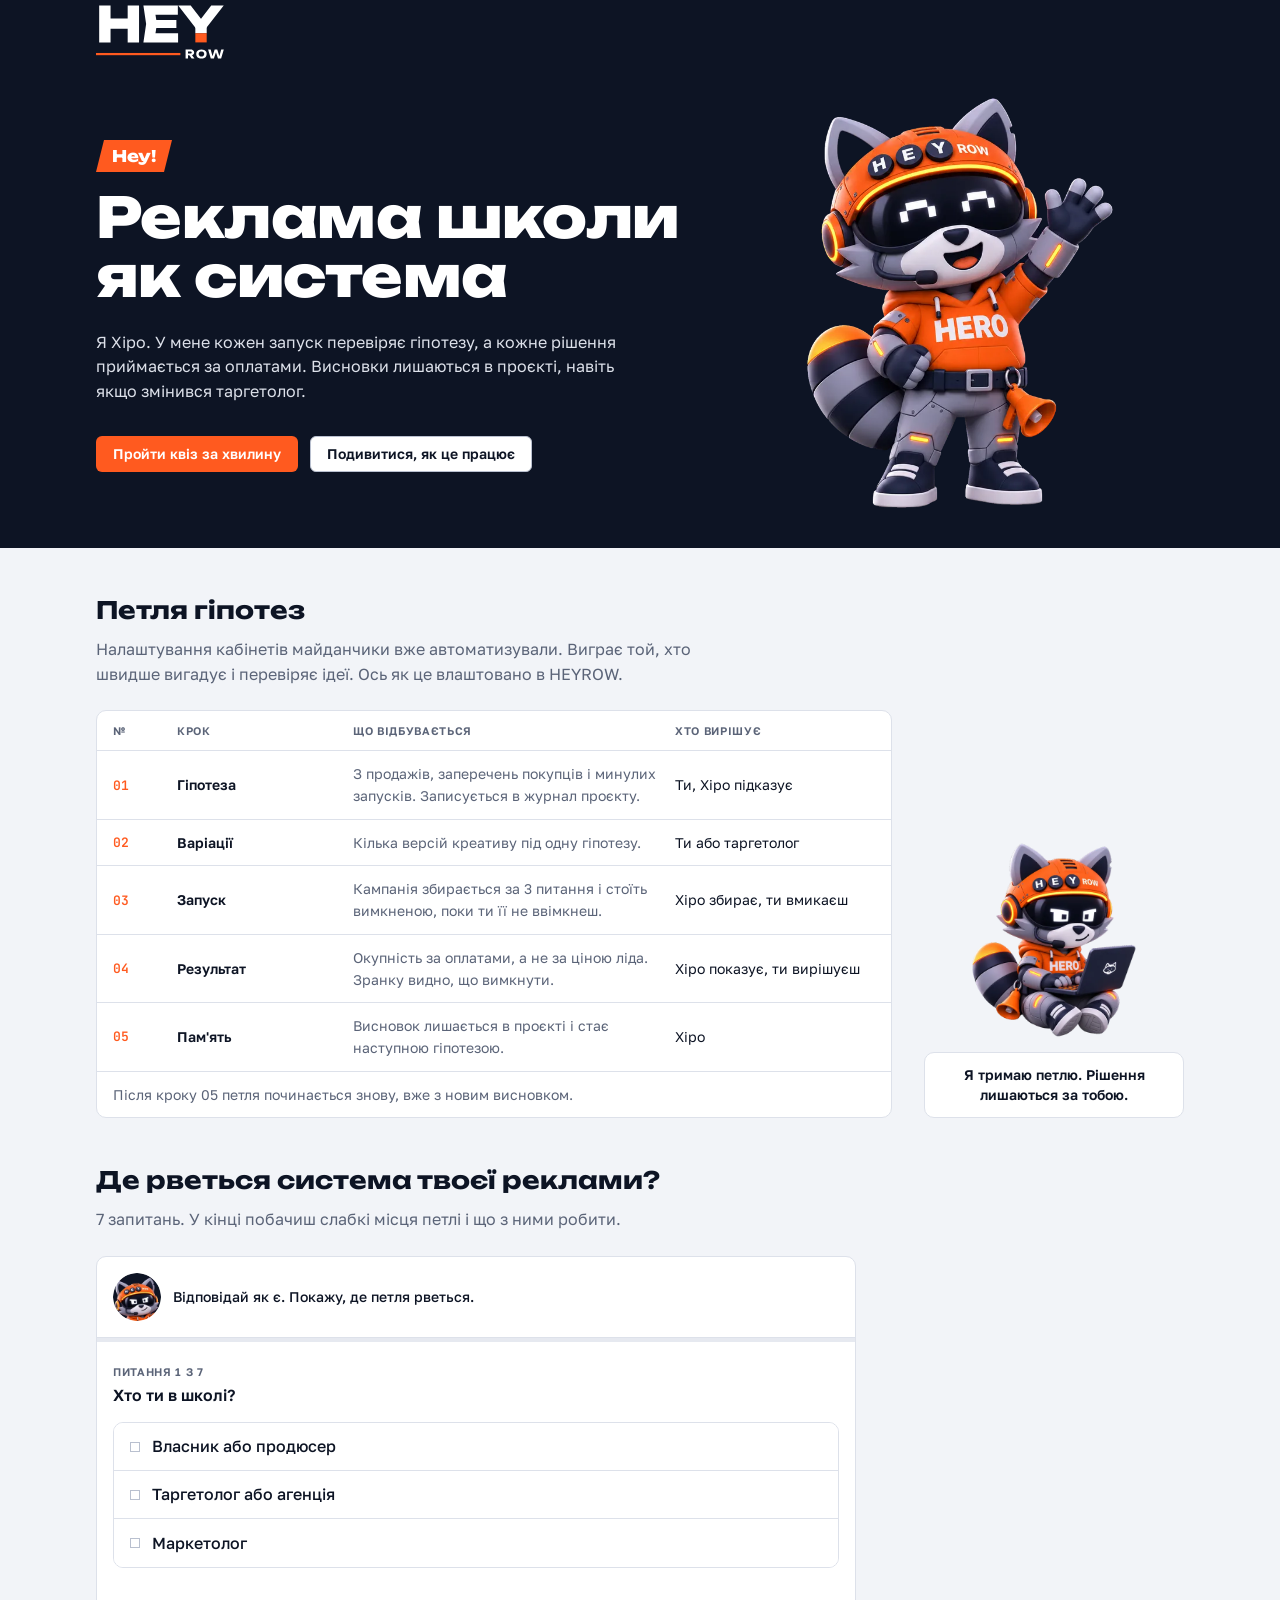
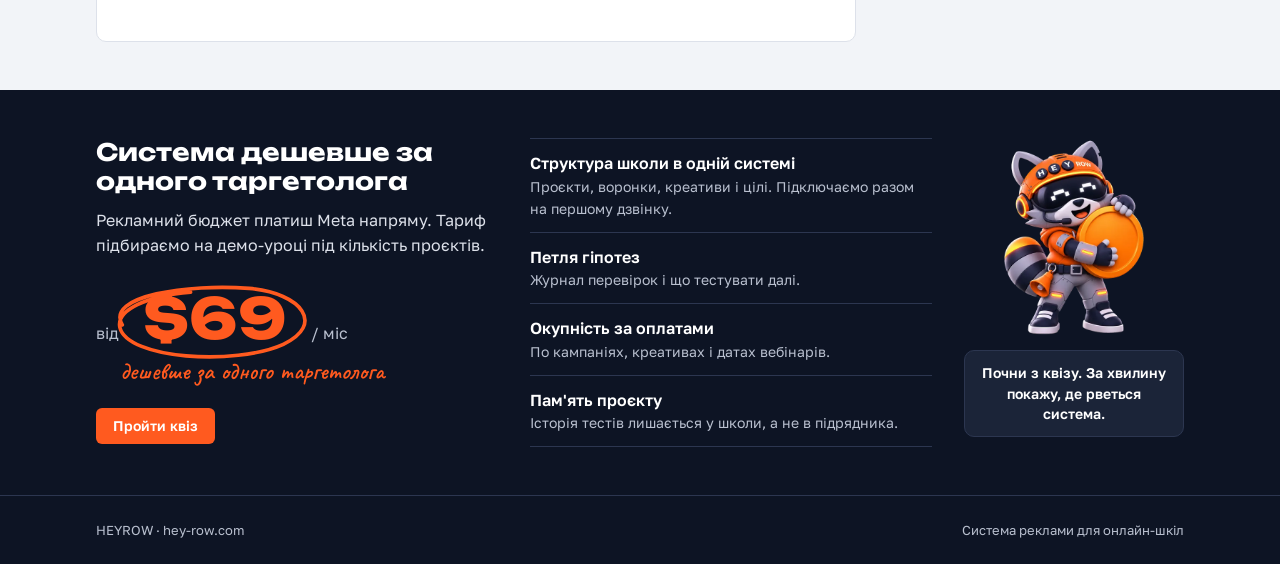
==== commit 92e7dcb0: "Lite этап 2: переписки из Instagram, сумма покупки в строке, передача покупок в Meta по кнопке Co-Au" ====
--- a/heyrow/index.html
+++ b/heyrow/index.html
@@ -24,7 +24,7 @@
 /* кнопки */
 .btn{display:inline-flex;align-items:center;justify-content:center;height:var(--control);padding:0 var(--s-4);border-radius:var(--r-control);font:600 var(--t-body)/1 var(--font-ui);text-decoration:none;border:var(--stroke) solid transparent;cursor:pointer;transition:transform var(--fast) var(--ease)}
 .btn:active{transform:translateY(1px)}
-.btn:focus-visible,.opt:focus-visible,.lang a:focus-visible{outline:2px solid var(--signal);outline-offset:2px}
+.btn:focus-visible,.opt:focus-visible{outline:2px solid var(--signal);outline-offset:2px}
 .btn--main{background:var(--signal);color:var(--surface)}
 .btn--ink{background:var(--ink);color:var(--surface)}
 .btn--sec{background:var(--surface);color:var(--ink);border-color:var(--line-strong)}
@@ -37,9 +37,6 @@
 .top{background:var(--ink)}
 .top .wrap{display:flex;align-items:center;height:64px}
 .top img{width:128px;height:auto;display:block}
-.lang{margin-left:auto;display:flex;gap:var(--s-1);background:var(--ink-2);padding:var(--s-1);border-radius:8px}
-.lang a{font:600 var(--t-body)/1 var(--font-ui);color:var(--line-strong);text-decoration:none;padding:var(--s-2) var(--s-3);border-radius:var(--r-control)}
-.lang a[aria-current="true"]{background:var(--signal);color:var(--surface)}
 
 /* экран 1 */
 .hero{background:var(--ink);color:var(--surface)}
@@ -160,7 +157,6 @@
 <body>
 <header class="top"><div class="wrap">
   <img src="img/logo-on-dark.svg" alt="HEYROW" width="128" height="56">
-  <nav class="lang" aria-label="Language"><a data-lang="uk">UA</a><a data-lang="ru">RU</a></nav>
 </div></header>
 
 <main>
@@ -343,12 +339,102 @@
 foot:"Система рекламы для онлайн-школ"
 }};
 
+/* Версия для таргетологов и агентств: ?for=pro. Заменяет тексты, вопросы и зоны. */
+const PRO = {
+uk:{
+T:{title:"HEYROW — інструмент таргетолога для онлайн-шкіл",
+h_h1:"Покажи клієнту оплати, а не ціну ліда",
+h_sub:"Я Хіро. Зводжу рекламу твоїх шкіл з оплатами за датами вебінарів, зранку даю рішення на день по всіх проєктах, а звіт клієнту йде в Telegram сам. Сперечаєшся з клієнтом цифрами продажів.",
+h_cta2:"Подивитися, що всередині",
+l_h2:"Твій ранок з HEYROW",l_c1:"Блок",
+l_text:"Замість обходу кабінетів по черзі один екран на всі школи. Ось що в ньому.",
+t1:"Рішення на сьогодні",t1d:"Що вимкнути, що залишити і що масштабувати, по всіх проєктах одним списком.",t1w:"Хіро показує, ти вирішуєш",
+t2:"Стеля ціни ліда",t2d:"Рахується з економіки школи: чек, конверсія вебінару, оплати. Видно, де лід уже дорогий.",t2w:"Хіро рахує",
+t3:"Оплати",t3d:"Кожна кампанія і креатив зведені з продажами за датою вебінару.",t3w:"Хіро зводить",
+t4:"Звіт клієнту",t4d:"Іде в Telegram за розкладом. Клієнт бачить оплати, а не скріншоти кабінету.",t4w:"Хіро надсилає",
+t5:"Масштаб і запуск",t5d:"Масштаб кроками за задачами. Нова кампанія збирається за 3 питання і стоїть вимкненою, поки ти її не ввімкнеш.",t5w:"Ти вмикаєш",
+loop_note:"Усі проєкти в одному списку. Новий підключаємо разом на першому дзвінку.",
+l_say:"Я рахую і зводжу. Вирішуєш ти.",
+q_h2:"Де ти втрачаєш час і аргументи?",q_lead:"7 запитань про роботу з клієнтами. У кінці побачиш, що можна віддати мені.",
+q_say:"Відповідай як є. Покажу, що забрати з твого ранку.",
+r_lbl1:"місце, де ти втрачаєш час або аргументи",r_lbl2:"місця, де ти втрачаєш час або аргументи",r_lbl5:"місць, де ти втрачаєш час або аргументи",r_h0:"У тебе вже все налагоджено",
+r_note:"Проєктів: {b}. Ось що я бачу:",r_note0:"Схоже, процес уже налагоджений. На демо-уроці покажу, як вести більше проєктів за той самий час.",
+s_bad:"Втрачаєш",
+r_form:"Запишись на демо-урок, 20 хвилин. Покажу рішення на сьогодні й оплати на одному з твоїх проєктів.",
+f_school:"Агенція або сайт (необов'язково)",
+p_h2:"Тариф під кількість проєктів",
+p_cmp:"Рекламний бюджет клієнти платять Meta напряму. Тариф підбираємо на демо-уроці.",
+p_mark:"менше, ніж ти береш з одного клієнта",
+i1:"Усі проєкти на одному екрані",i1d:"Школи, воронки і цілі. Підключаємо разом на першому дзвінку.",
+i2:"Рішення на сьогодні",i2d:"Що вимкнути і що масштабувати кроками, по всіх проєктах.",
+i3:"Оплати за датами вебінарів",i3d:"Окупність кампаній і креативів за продажами, а не за лідами.",
+i4:"Звіти в Telegram",i4d:"Тобі і клієнту, за розкладом.",
+p_say:"Почни з квізу. За хвилину покажу, що забрати з твого ранку.",
+foot:"Інструмент таргетолога для онлайн-шкіл"},
+Q:[
+ {k:"role",t:"Хто ти?",o:[["targetologist","Таргетолог-фрилансер"],["agency","Агенція"],["inhouse","Таргетолог у штаті школи"]]},
+ {k:"projects",t:"Скільки шкіл або проєктів ведеш зараз?",o:[["1","1"],["2-5","2–5"],["6-15","6–15"],["15+","понад 15"]]},
+ {k:"funnel",t:"Як продають твої клієнти?",o:[["webinar","Вебінар або автовебінар"],["marathon","Марафон чи інтенсив"],["direct","Одразу з лендингу або через менеджера"],["mixed","По-різному"]]},
+ {k:"read",t:"Що бачить клієнт у звіті?",o:[["pay","Оплати по кожній кампанії"],["cpl","Ціну ліда і CTR",1],["shots","Скріншоти кабінету",1]]},
+ {k:"time",t:"Скільки часу щоранку йде на обхід кабінетів?",o:[["15","До 15 хвилин"],["60","30–60 хвилин",1],["60+","Понад годину",1]]},
+ {k:"ceiling",t:"Чи знаєш ти максимальну ціну ліда для кожного клієнта?",o:[["calc","Так, рахуємо з економіки школи"],["past","Орієнтуюся на минулі цифри",1],["no","Ні",1]]},
+ {k:"report",t:"Як готуєш звіт клієнту?",o:[["auto","Іде сам за розкладом"],["hand","Збираю руками в таблиці",1],["call","Лише на дзвінку",1]]}],
+Z:{read:["Клієнт бачить ціну ліда, а не оплати","Зводжу кампанії і креативи з оплатами за датами вебінарів. Сперечаєшся з клієнтом цифрами продажів.","Клієнт бачить оплати"],
+   time:["Ранок іде на обхід кабінетів","Зранку даю рішення на сьогодні по всіх проєктах: що вимкнути, що масштабувати кроками.","Обхід кабінетів швидкий"],
+   ceiling:["Немає стелі ціни ліда","Рахую стелю з економіки школи: чек, конверсія вебінару, оплати. Видно, де лід уже дорогий.","Стеля ціни ліда відома"],
+   report:["Звіти збираються руками","Звіт клієнту йде в Telegram за розкладом.","Звіти йдуть самі"]}},
+ru:{
+T:{title:"HEYROW — инструмент таргетолога для онлайн-школ",
+h_h1:"Покажи клиенту оплаты, а не цену лида",
+h_sub:"Я Хиро. Свожу рекламу твоих школ с оплатами по датам вебинаров, утром даю решения на день по всем проектам, а отчёт клиенту уходит в Telegram сам. Споришь с клиентом цифрами продаж.",
+h_cta2:"Посмотреть, что внутри",
+l_h2:"Твоё утро с HEYROW",l_c1:"Блок",
+l_text:"Вместо обхода кабинетов по очереди один экран на все школы. Вот что в нём.",
+t1:"Решения на сегодня",t1d:"Что выключить, что оставить и что масштабировать, по всем проектам одним списком.",t1w:"Хиро показывает, ты решаешь",
+t2:"Потолок цены лида",t2d:"Считается из экономики школы: чек, конверсия вебинара, оплаты. Видно, где лид уже дорогой.",t2w:"Хиро считает",
+t3:"Оплаты",t3d:"Каждая кампания и креатив сведены с продажами по дате вебинара.",t3w:"Хиро сводит",
+t4:"Отчёт клиенту",t4d:"Уходит в Telegram по расписанию. Клиент видит оплаты, а не скриншоты кабинета.",t4w:"Хиро отправляет",
+t5:"Масштаб и запуск",t5d:"Масштаб шагами по задачам. Новая кампания собирается за 3 вопроса и стоит выключенной, пока ты её не включишь.",t5w:"Ты включаешь",
+loop_note:"Все проекты в одном списке. Новый подключаем вместе на первом созвоне.",
+l_say:"Я считаю и свожу. Решаешь ты.",
+q_h2:"Где ты теряешь время и аргументы?",q_lead:"7 вопросов о работе с клиентами. В конце увидишь, что можно отдать мне.",
+q_say:"Отвечай как есть. Покажу, что забрать из твоего утра.",
+r_lbl1:"место, где ты теряешь время или аргументы",r_lbl2:"места, где ты теряешь время или аргументы",r_lbl5:"мест, где ты теряешь время или аргументы",r_h0:"У тебя уже всё налажено",
+r_note:"Проектов: {b}. Вот что я вижу:",r_note0:"Похоже, процесс уже налажен. На демо-уроке покажу, как вести больше проектов за то же время.",
+s_bad:"Теряешь",
+r_form:"Запишись на демо-урок, 20 минут. Покажу решения на сегодня и оплаты на одном из твоих проектов.",
+f_school:"Агентство или сайт (необязательно)",
+p_h2:"Тариф под количество проектов",
+p_cmp:"Рекламный бюджет клиенты платят Meta напрямую. Тариф подбираем на демо-уроке.",
+p_mark:"меньше, чем ты берёшь с одного клиента",
+i1:"Все проекты на одном экране",i1d:"Школы, воронки и цели. Подключаем вместе на первом созвоне.",
+i2:"Решения на сегодня",i2d:"Что выключить и что масштабировать шагами, по всем проектам.",
+i3:"Оплаты по датам вебинаров",i3d:"Окупаемость кампаний и креативов по продажам, а не по лидам.",
+i4:"Отчёты в Telegram",i4d:"Тебе и клиенту, по расписанию.",
+p_say:"Начни с квиза. За минуту покажу, что забрать из твоего утра.",
+foot:"Инструмент таргетолога для онлайн-школ"},
+Q:[
+ {k:"role",t:"Кто ты?",o:[["targetologist","Таргетолог-фрилансер"],["agency","Агентство"],["inhouse","Таргетолог в штате школы"]]},
+ {k:"projects",t:"Сколько школ или проектов ведёшь сейчас?",o:[["1","1"],["2-5","2–5"],["6-15","6–15"],["15+","больше 15"]]},
+ {k:"funnel",t:"Как продают твои клиенты?",o:[["webinar","Вебинар или автовебинар"],["marathon","Марафон или интенсив"],["direct","Сразу с лендинга или через менеджера"],["mixed","По-разному"]]},
+ {k:"read",t:"Что видит клиент в отчёте?",o:[["pay","Оплаты по каждой кампании"],["cpl","Цену лида и CTR",1],["shots","Скриншоты кабинета",1]]},
+ {k:"time",t:"Сколько времени каждое утро уходит на обход кабинетов?",o:[["15","До 15 минут"],["60","30–60 минут",1],["60+","Больше часа",1]]},
+ {k:"ceiling",t:"Знаешь ли ты максимальную цену лида для каждого клиента?",o:[["calc","Да, считаем из экономики школы"],["past","Ориентируюсь на прошлые цифры",1],["no","Нет",1]]},
+ {k:"report",t:"Как готовишь отчёт клиенту?",o:[["auto","Уходит сам по расписанию"],["hand","Собираю руками в таблице",1],["call","Только на созвоне",1]]}],
+Z:{read:["Клиент видит цену лида, а не оплаты","Свожу кампании и креативы с оплатами по датам вебинаров. Споришь с клиентом цифрами продаж.","Клиент видит оплаты"],
+   time:["Утро уходит на обход кабинетов","Утром даю решения на сегодня по всем проектам: что выключить, что масштабировать шагами.","Обход кабинетов быстрый"],
+   ceiling:["Нет потолка цены лида","Считаю потолок из экономики школы: чек, конверсия вебинара, оплаты. Видно, где лид уже дорогой.","Потолок цены лида известен"],
+   report:["Отчёты собираются руками","Отчёт клиенту уходит в Telegram по расписанию.","Отчёты уходят сами"]}}
+};
+
 const params = new URLSearchParams(location.search);
-const lang = params.get("lang") === "ru" ? "ru" : "uk";
-const t = T[lang], qs = Q[lang], zs = Z[lang];
+const lang = "uk"; /* пока только украинский; русские тексты оставлены на потом */
+const isPro = params.get("for") === "pro";
+const t = isPro ? Object.assign({}, T[lang], PRO[lang].T) : T[lang];
+const qs = isPro ? PRO[lang].Q : Q[lang], zs = isPro ? PRO[lang].Z : Z[lang];
+if (isPro) document.querySelector('meta[name="description"]').content = t.h_sub;
 document.documentElement.lang = lang; document.title = t.title;
 document.querySelectorAll("[data-t]").forEach(el => { const v = t[el.dataset.t]; if (v != null) el.textContent = v; });
-document.querySelectorAll(".lang a").forEach(a => { const q = new URLSearchParams(location.search); q.set("lang", a.dataset.lang); a.href = "?" + q; a.setAttribute("aria-current", a.dataset.lang === lang); });
 
 if (CONFIG.metaPixelId) {
   !function(f,b,e,v,n,t,s){if(f.fbq)return;n=f.fbq=function(){n.callMethod?n.callMethod.apply(n,arguments):n.queue.push(arguments)};
@@ -383,9 +469,9 @@
 
 function result() {
   setBar(1);
-  const keys = ["read", "hyp", "mem", "speed"];
+  const keys = Object.keys(zs);
   const lost = keys.filter(lossOf);
-  const budget = qs[1].o.find(o => o[0] === ans.budget)?.[1] || "";
+  const budget = qs[1].o.find(o => o[0] === ans[qs[1].k])?.[1] || "";
   const head = lost.length
     ? `<div class="big"><strong class="num">${lost.length}</strong><span>${esc(label(lost.length))}</span></div>`
     : `<div class="big"><span style="font-size:var(--t-head)">${esc(t.r_h0)}</span></div>`;
@@ -414,7 +500,7 @@
     if (bad.length) { err.hidden = false; return; }
     form.querySelector("button").disabled = true;
     const data = Object.assign({}, ans, Object.fromEntries(new FormData(form)));
-    data.zones = lost.join(","); data.lang = lang; data.page = location.href.split("?")[0]; data.sent_at = new Date().toISOString();
+    data.zones = lost.join(","); data.lang = lang; data.for = isPro ? "pro" : "owner"; data.page = location.href.split("?")[0]; data.sent_at = new Date().toISOString();
     ["utm_source","utm_medium","utm_campaign","utm_content","utm_term","fbclid"].forEach(k => { if (params.get(k)) data[k] = params.get(k); });
     data.event_id = "lead-" + Date.now() + "-" + Math.random().toString(36).slice(2, 8);
     if (CONFIG.formEndpoint) {
